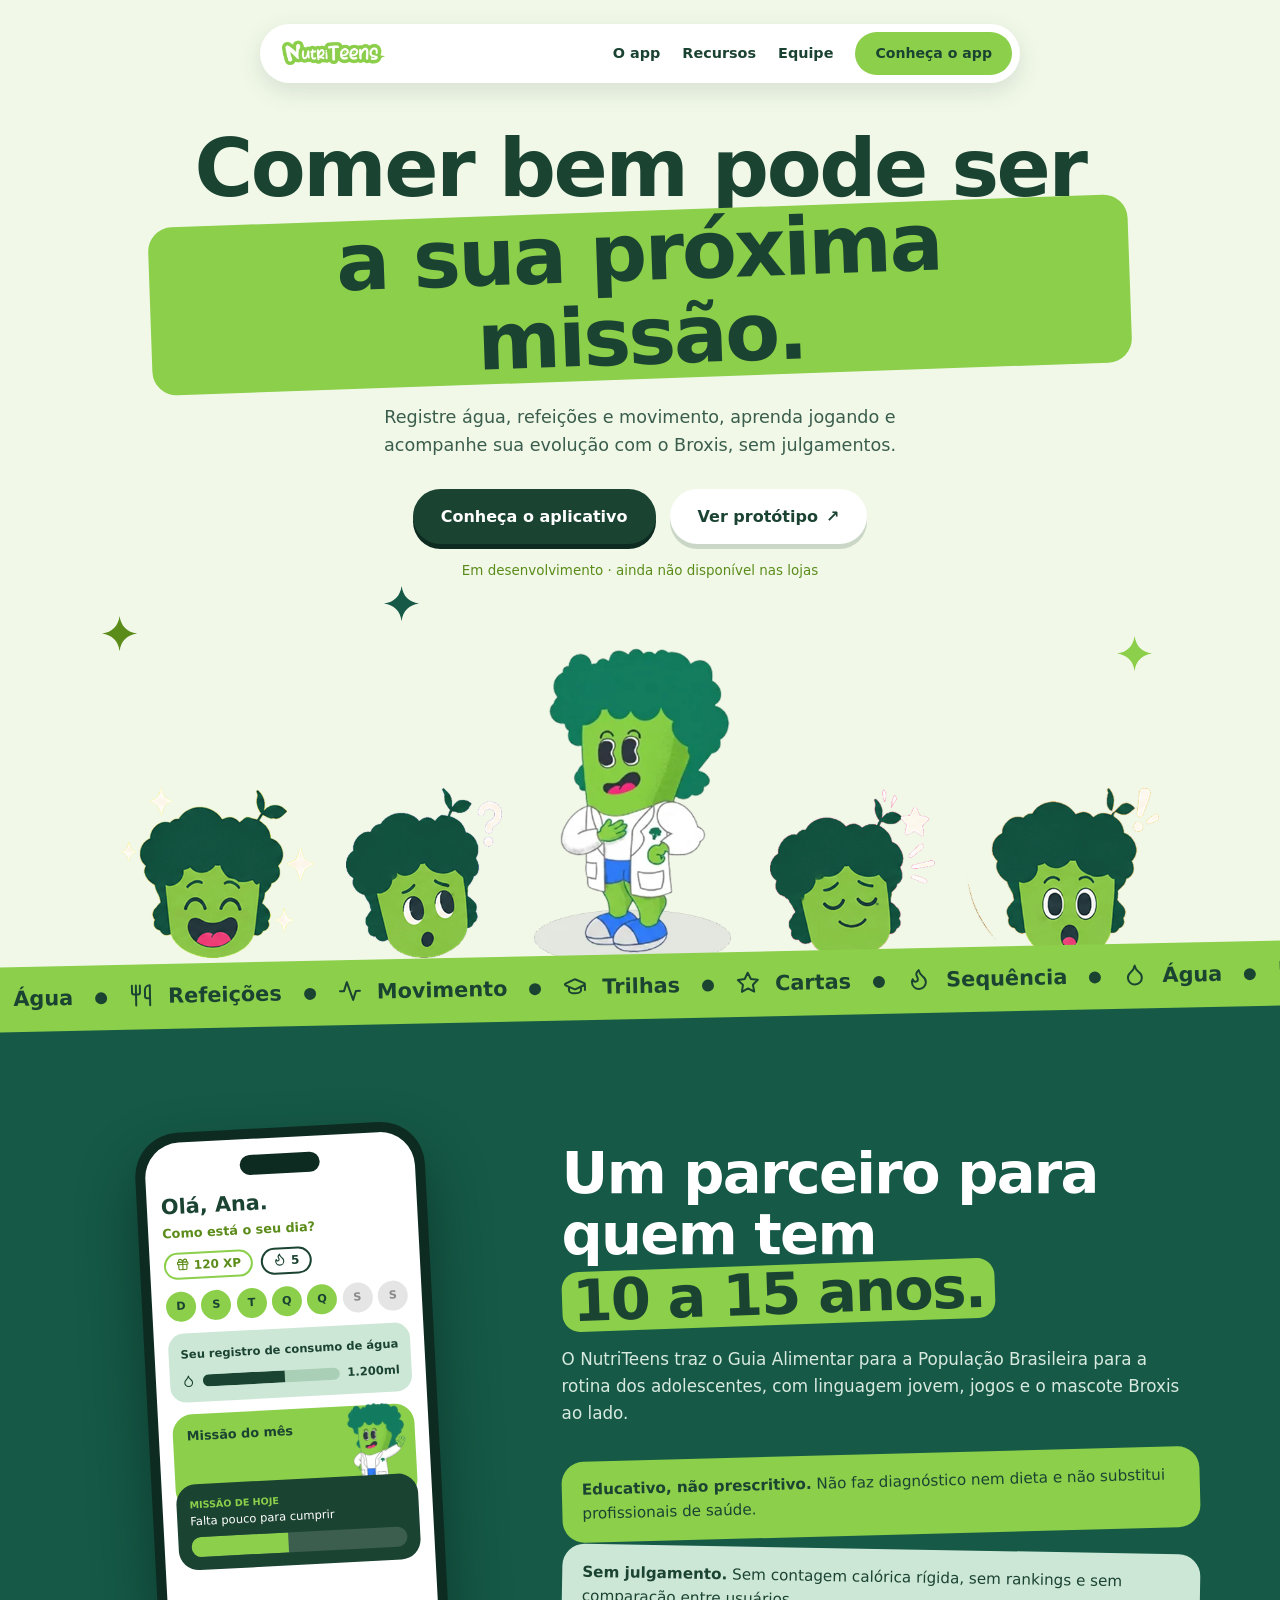
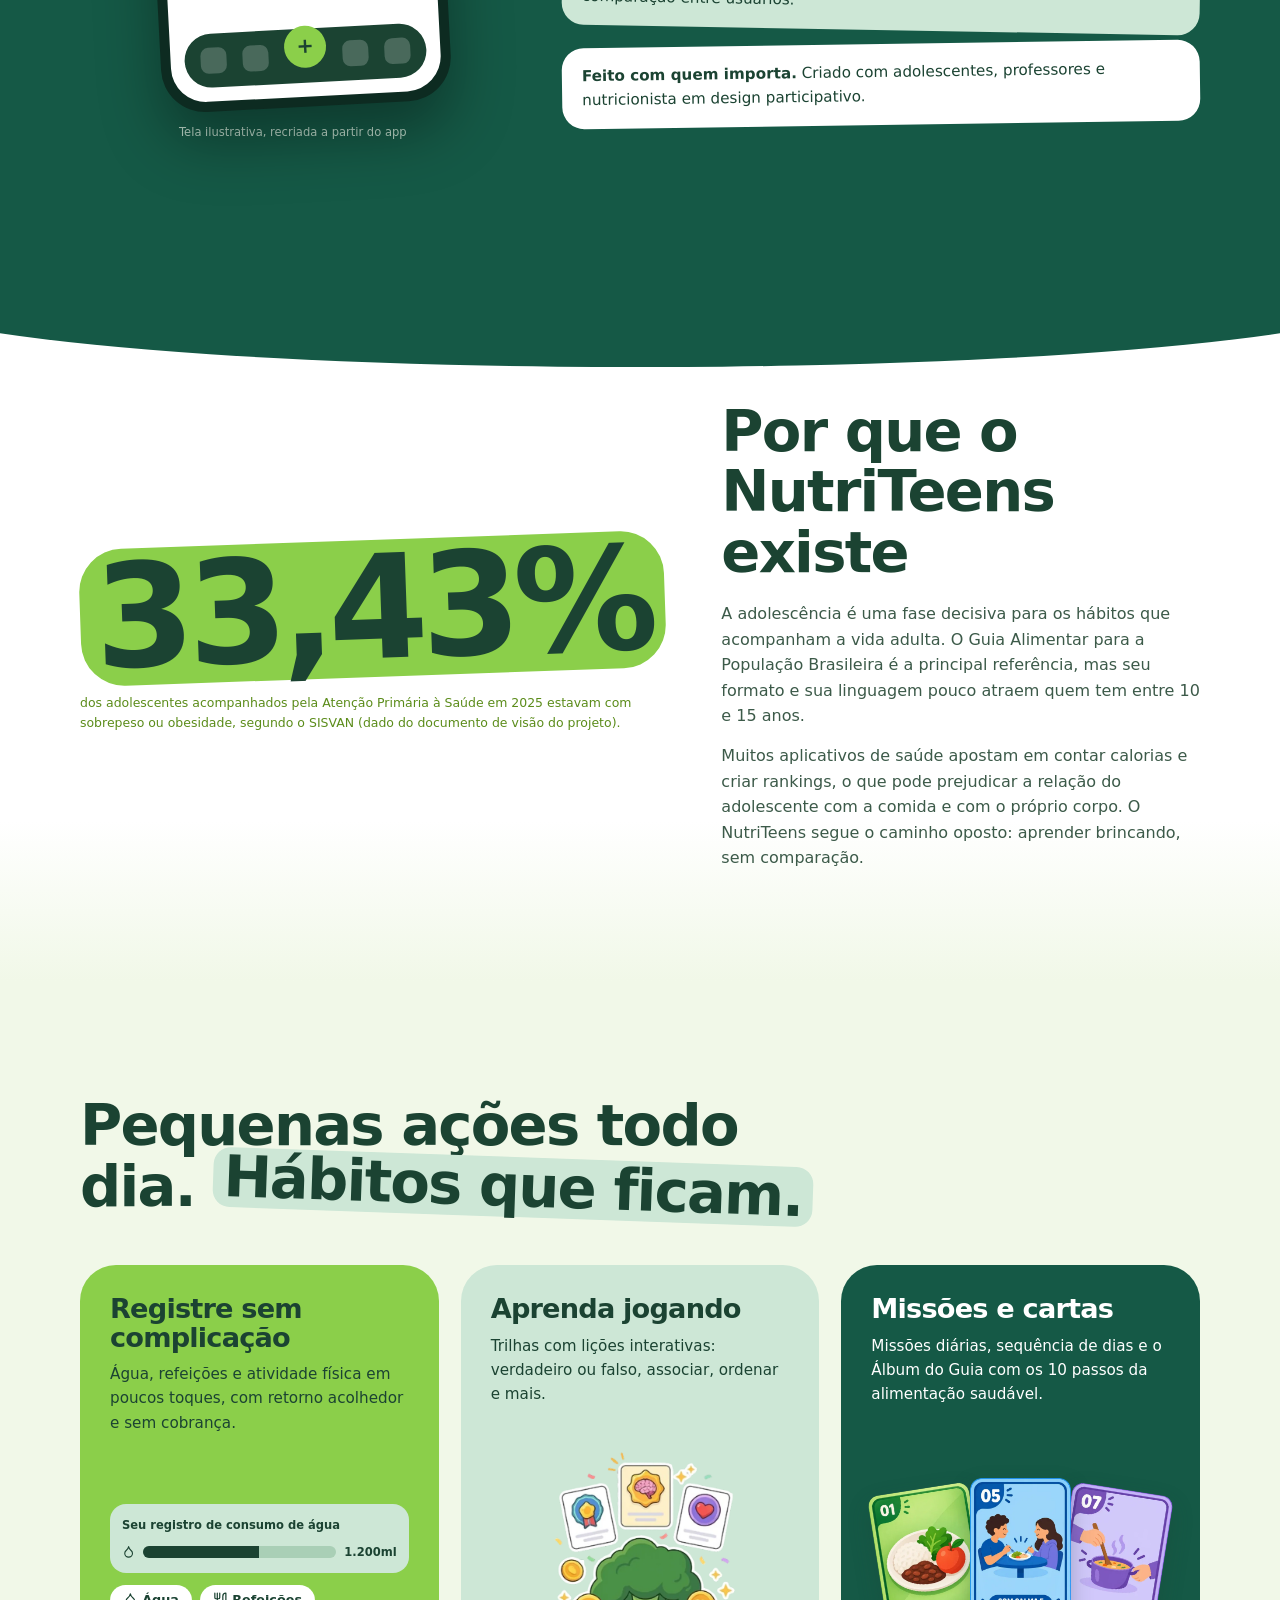
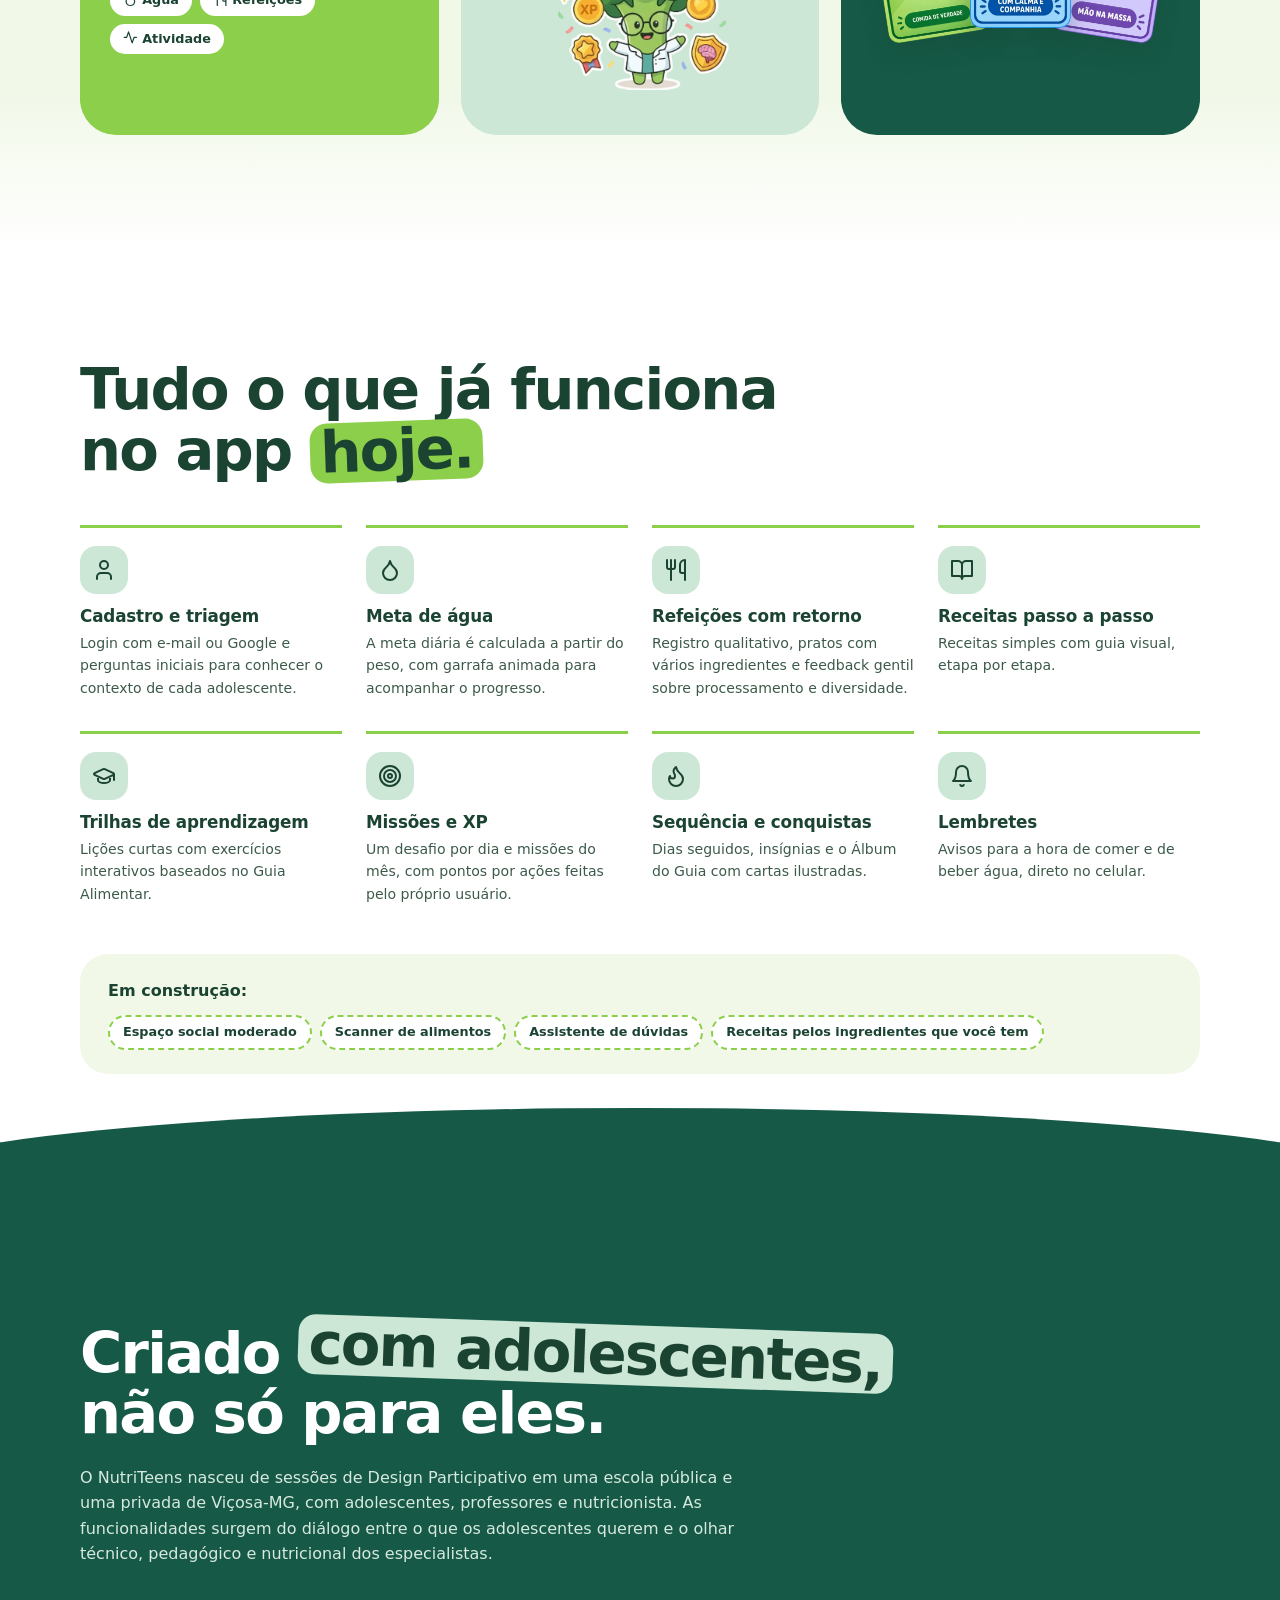
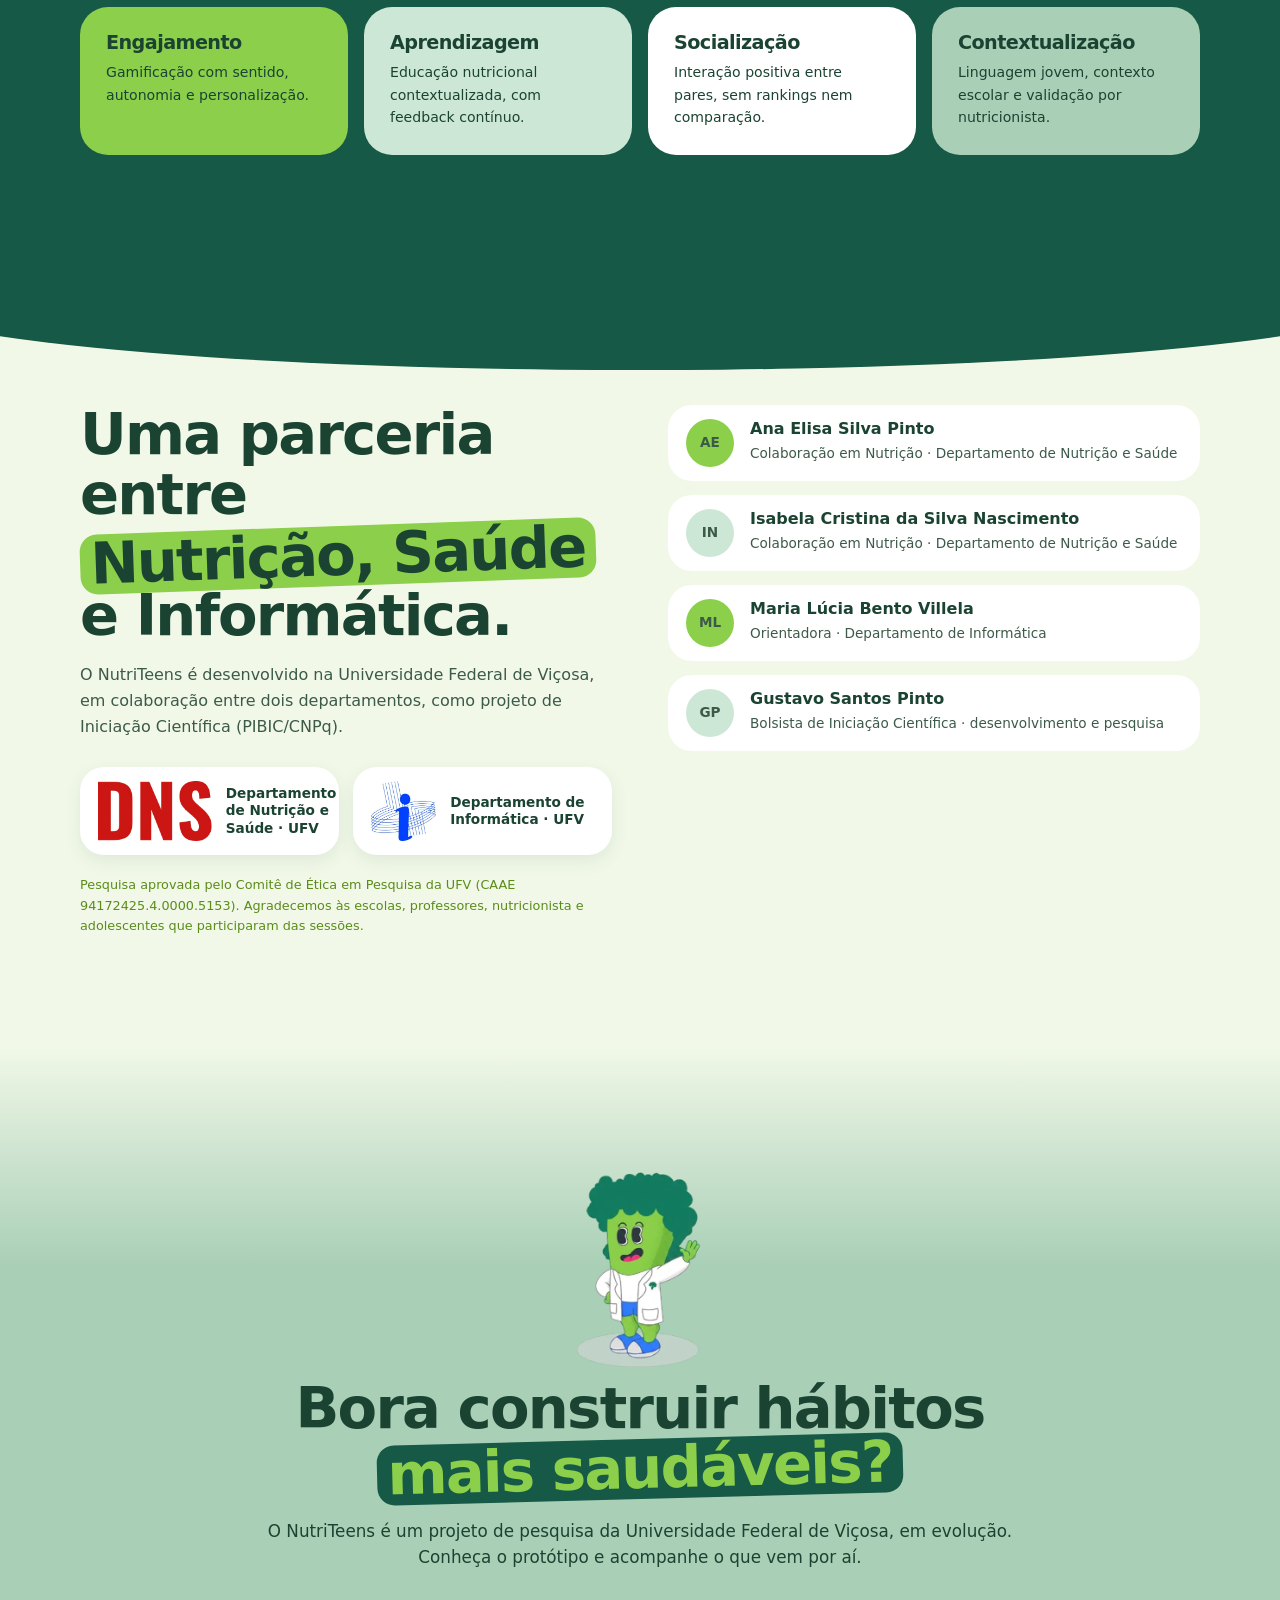
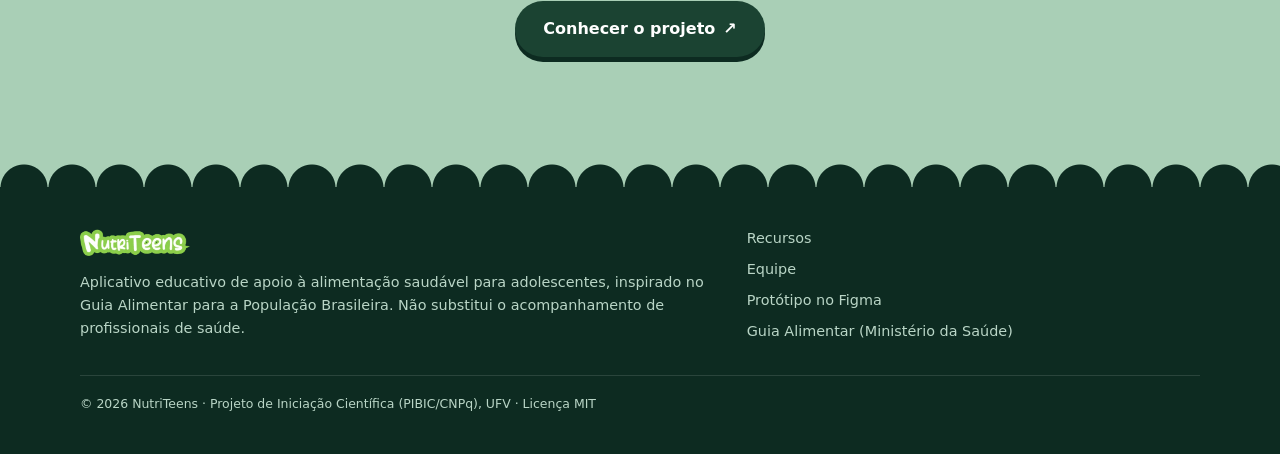
==== index.html @ a5c77133 "Add NutriTeens project landing page Create a responsive Portuguese-language landing page introducing" ====
<!doctype html>
<html lang="pt-BR">

<head>
  <meta charset="utf-8">
  <meta name="viewport" content="width=device-width, initial-scale=1">
  <title>NutriTeens — alimentação saudável para adolescentes</title>
  <meta name="description"
    content="NutriTeens é um aplicativo educativo que ajuda adolescentes de 10 a 15 anos a construir hábitos alimentares mais saudáveis, com base no Guia Alimentar para a População Brasileira.">
  <meta name="theme-color" content="#F1F8E8">
  <meta property="og:title" content="NutriTeens">
  <meta property="og:description" content="Hábitos saudáveis, no ritmo dos adolescentes.">
  <meta property="og:image" content="assets/broxis-apresentando.webp">
  <link rel="icon" href="assets/favicon.png">
  <link rel="stylesheet" href="css/style.css">
</head>

<body>
  <svg width="0" height="0" style="position:absolute" aria-hidden="true">
    <defs>
      <symbol id="drop" viewBox="0 0 24 24">
        <path
          d="M12 22a7 7 0 0 0 7-7c0-2-1-3.9-3-5.5s-3.5-4-4-6.5c-.5 2.5-2 4.9-4 6.5C6 11.1 5 13 5 15a7 7 0 0 0 7 7z" />
      </symbol>
      <symbol id="flame" viewBox="0 0 24 24">
        <path
          d="M8.5 14.5A2.5 2.5 0 0 0 11 12c0-1.38-.5-2-1-3-1.07-2.14-.22-4.05 2-6 .5 2.5 2 4.9 4 6.5 2 1.6 3 3.5 3 5.5a7 7 0 1 1-14 0c0-1.15.43-2.29 1-3a2.5 2.5 0 0 0 2.5 2.5z" />
      </symbol>
      <symbol id="gift" viewBox="0 0 24 24">
        <rect x="3" y="8" width="18" height="4" rx="1" />
        <path
          d="M12 8v13M19 12v7a2 2 0 0 1-2 2H7a2 2 0 0 1-2-2v-7M7.5 8a2.5 2.5 0 0 1 0-5C11 3 12 8 12 8s1-5 4.5-5a2.5 2.5 0 0 1 0 5" />
      </symbol>
      <symbol id="food" viewBox="0 0 24 24">
        <path d="M3 2v7a2 2 0 0 0 2 2h4a2 2 0 0 0 2-2V2M7 2v20M21 15V2a5 5 0 0 0-5 5v6a2 2 0 0 0 2 2h3zm0 0v7" />
      </symbol>
      <symbol id="act" viewBox="0 0 24 24">
        <path d="M22 12h-4l-3 9L9 3l-3 9H2" />
      </symbol>
      <symbol id="cap" viewBox="0 0 24 24">
        <path
          d="M21.4 10.9a1 1 0 0 0 0-1.84L12.8 5.2a2 2 0 0 0-1.6 0L2.6 9.1a1 1 0 0 0 0 1.83l8.6 3.9a2 2 0 0 0 1.6 0zM22 10v6M6 12.5V16a6 3 0 0 0 12 0v-3.5" />
      </symbol>
      <symbol id="star" viewBox="0 0 24 24">
        <path d="m12 2 3.1 6.3 6.9 1-5 4.9 1.2 6.9L12 17.8 5.8 21l1.2-6.9-5-4.9 6.9-1z" />
      </symbol>
      <symbol id="bell" viewBox="0 0 24 24">
        <path d="M6 8a6 6 0 0 1 12 0c0 7 3 9 3 9H3s3-2 3-9M10.3 21a1.94 1.94 0 0 0 3.4 0" />
      </symbol>
      <symbol id="target" viewBox="0 0 24 24">
        <circle cx="12" cy="12" r="10" />
        <circle cx="12" cy="12" r="6" />
        <circle cx="12" cy="12" r="2" />
      </symbol>
      <symbol id="book" viewBox="0 0 24 24">
        <path d="M2 3h6a4 4 0 0 1 4 4v14a3 3 0 0 0-3-3H2zM22 3h-6a4 4 0 0 0-4 4v14a3 3 0 0 1 3-3h7z" />
      </symbol>
      <symbol id="user" viewBox="0 0 24 24">
        <path d="M19 21v-2a4 4 0 0 0-4-4H9a4 4 0 0 0-4 4v2" />
        <circle cx="12" cy="7" r="4" />
      </symbol>
      <symbol id="spk" viewBox="0 0 24 24">
        <path d="M12 0c1 7 5 11 12 12-7 1-11 5-12 12-1-7-5-11-12-12 7-1 11-5 12-12z" />
      </symbol>
    </defs>
  </svg>
  <a class="skip" href="#conteudo">Ir para o conteúdo</a>
  <header>
    <div class="pillnav">
      <a href="#topo" aria-label="NutriTeens, início"><img src="assets/logo.webp" alt="NutriTeens" width="106"
          height="30"></a>
      <nav aria-label="Principal"><a href="#app">O app</a><a href="#recursos">Recursos</a><a href="#equipe">Equipe</a><a
          class="btn" href="#destaques">Conheça o app</a></nav>
    </div>
  </header>

  <main id="conteudo">
    <section class="hero" id="topo">
      <div class="wrap">
        <h1>Comer bem pode ser <mark>a sua próxima missão.</mark></h1>
        <p class="sub">Registre água, refeições e movimento, aprenda jogando e acompanhe sua evolução com o Broxis, sem
          julgamentos.</p>
        <div class="cta">
          <a class="btn btn-d" href="#destaques">Conheça o aplicativo</a>
          <a class="btn btn-w"
            href="https://www.figma.com/design/Ckl9eni0Mxqnb0QPM0pmhx/IIRE_2026?node-id=0-1&t=lJZu1jk4vyoPmUJK-1"
            target="_blank" rel="noopener">Ver protótipo <span aria-hidden="true">↗</span></a>
        </div>
        <p class="note">Em desenvolvimento · ainda não disponível nas lojas</p>
      </div>
      <div class="crew" aria-hidden="true">
        <svg class="sp" style="--c:var(--or);left:8%;top:-10px" viewBox="0 0 24 24" aria-hidden="true">
          <use href="#spk" />
        </svg><svg class="sp" style="--c:var(--g);right:10%;top:10px;animation-delay:.8s" viewBox="0 0 24 24"
          aria-hidden="true">
          <use href="#spk" />
        </svg><svg class="sp" style="--c:var(--amb);left:30%;top:-40px;animation-delay:1.4s" viewBox="0 0 24 24"
          aria-hidden="true">
          <use href="#spk" />
        </svg>
        <img class="rx" src="assets/rx-supercontente.webp" alt="" width="170" height="165">
        <img class="rx" src="assets/rx-curioso.webp" alt="" width="170" height="165" style="--d:.6s">
        <img src="assets/broxis-apresentando.webp" alt="" width="200" height="332">
        <img class="rx" src="assets/rx-orgulhoso.webp" alt="" width="170" height="165" style="--d:1.1s">
        <img class="rx hide-s" src="assets/rx-surpreso.webp" alt="" width="170" height="165" style="--d:1.7s">
      </div>
    </section>
    <div class="tick" aria-hidden="true">
      <div><svg class="i" aria-hidden="true">
          <use href="#drop" />
        </svg> Água<i></i><svg class="i" aria-hidden="true">
          <use href="#food" />
        </svg> Refeições<i></i><svg class="i" aria-hidden="true">
          <use href="#act" />
        </svg> Movimento<i></i><svg class="i" aria-hidden="true">
          <use href="#cap" />
        </svg> Trilhas<i></i><svg class="i" aria-hidden="true">
          <use href="#star" />
        </svg> Cartas<i></i><svg class="i" aria-hidden="true">
          <use href="#flame" />
        </svg> Sequência<i></i><svg class="i" aria-hidden="true">
          <use href="#drop" />
        </svg> Água<i></i><svg class="i" aria-hidden="true">
          <use href="#food" />
        </svg> Refeições<i></i><svg class="i" aria-hidden="true">
          <use href="#act" />
        </svg> Movimento<i></i><svg class="i" aria-hidden="true">
          <use href="#cap" />
        </svg> Trilhas<i></i><svg class="i" aria-hidden="true">
          <use href="#star" />
        </svg> Cartas<i></i><svg class="i" aria-hidden="true">
          <use href="#flame" />
        </svg> Sequência<i></i></div>
    </div>

    <section class="app" id="app">
      <div class="wrap">
        <div class="rv">
          <div class="phone" role="img"
            aria-label="Ilustração da tela inicial do NutriTeens com saudação, sequência de dias, registro de água e missão do dia">
            <div class="screen">
              <div class="notch"></div>
              <div class="hi">Olá, Ana.</div>
              <div class="q">Como está o seu dia?</div>
              <div class="pills"><span class="pill"><svg class="i" aria-hidden="true">
                    <use href="#gift" />
                  </svg> 120 XP</span><span class="pill f"><svg class="i" aria-hidden="true">
                    <use href="#flame" />
                  </svg> 5</span></div>
              <div class="week"><span class="ok">D</span><span class="ok">S</span><span class="ok">T</span><span
                  class="ok">Q</span><span class="ok">Q</span><span>S</span><span>S</span></div>
              <div class="water"><b>Seu registro de consumo de água</b>
                <div class="track"><svg class="i" aria-hidden="true">
                    <use href="#drop" />
                  </svg><i></i>1.200ml</div>
              </div>
              <div class="mis">
                <div class="ban">Missão do mês</div><img src="assets/broxis-aceno.webp" alt="" width="64" height="100">
                <div class="card"><small>MISSÃO DE HOJE</small>Falta pouco para cumprir<div class="bar2"><i></i></div>
                </div>
              </div>
              <div class="tabs"><span></span><span></span><b class="fab">+</b><span></span><span></span></div>
            </div>
          </div>
          <p class="cap">Tela ilustrativa, recriada a partir do app</p>
        </div>
        <div class="rv">
          <h2>Um parceiro para quem tem <mark>10 a 15 anos.</mark></h2>
          <p class="lead">O NutriTeens traz o Guia Alimentar para a População Brasileira para a rotina dos adolescentes,
            com linguagem jovem, jogos e o mascote Broxis ao lado.</p>
          <ul class="stk">
            <li class="sx"><b>Educativo, não prescritivo.</b> Não faz diagnóstico nem dieta e não substitui
              profissionais de saúde.</li>
            <li class="sx"><b>Sem julgamento.</b> Sem contagem calórica rígida, sem rankings e sem comparação entre
              usuários.</li>
            <li class="sx"><b>Feito com quem importa.</b> Criado com adolescentes, professores e nutricionista em design
              participativo.</li>
          </ul>
        </div>
      </div>
    </section>

    <section class="why" id="porque">
      <div class="wrap">
        <div class="rv">
          <div class="big"><mark>33,43%</mark></div>
          <p class="src">dos adolescentes acompanhados pela Atenção Primária à Saúde em 2025 estavam com sobrepeso ou
            obesidade, segundo o SISVAN (dado do documento de visão do projeto).</p>
        </div>
        <div class="rv">
          <h2>Por que o NutriTeens existe</h2>
          <p>A adolescência é uma fase decisiva para os hábitos que acompanham a vida adulta. O Guia Alimentar para a
            População Brasileira é a principal referência, mas seu formato e sua linguagem pouco atraem quem tem entre
            10 e 15 anos.</p>
          <p>Muitos aplicativos de saúde apostam em contar calorias e criar rankings, o que pode prejudicar a relação do
            adolescente com a comida e com o próprio corpo. O NutriTeens segue o caminho oposto: aprender brincando, sem
            comparação.</p>
        </div>
      </div>
    </section>

    <section class="feat" id="destaques">
      <div class="wrap">
        <h2 class="rv">Pequenas ações todo dia. <mark class="b">Hábitos que ficam.</mark></h2>
        <div class="blks">
          <article class="blk rv">
            <h3>Registre sem complicação</h3>
            <p>Água, refeições e atividade física em poucos toques, com retorno acolhedor e sem cobrança.</p>
            <div class="vis">
              <div style="width:100%">
                <div class="water"><b>Seu registro de consumo de água</b>
                  <div class="track"><svg class="i" aria-hidden="true">
                      <use href="#drop" />
                    </svg><i></i>1.200ml</div>
                </div>
                <ul class="chips">
                  <li><svg class="i" aria-hidden="true">
                      <use href="#drop" />
                    </svg> Água</li>
                  <li><svg class="i" aria-hidden="true">
                      <use href="#food" />
                    </svg> Refeições</li>
                  <li><svg class="i" aria-hidden="true">
                      <use href="#act" />
                    </svg> Atividade</li>
                </ul>
              </div>
            </div>
          </article>
          <article class="blk rv">
            <h3>Aprenda jogando</h3>
            <p>Trilhas com lições interativas: verdadeiro ou falso, associar, ordenar e mais.</p>
            <div class="vis"><img src="assets/aprenda.webp"
                alt="Broxis em uma trilha de aprendizagem com estrelas e medalhas" width="420" height="518"
                loading="lazy" style="max-height:250px;width:auto"></div>
          </article>
          <article class="blk rv">
            <h3>Missões e cartas</h3>
            <p>Missões diárias, sequência de dias e o Álbum do Guia com os 10 passos da alimentação saudável.</p>
            <div class="vis">
              <div class="cards"><img src="assets/carta-01.webp" alt="Carta 01: Comida de verdade" width="360"
                  height="530" loading="lazy"><img src="assets/carta-05.webp" alt="Carta 05: Com calma e companhia"
                  width="360" height="530" loading="lazy"><img src="assets/carta-07.webp" alt="Carta 07: Mão na massa"
                  width="360" height="530" loading="lazy"></div>
            </div>
          </article>
        </div>
      </div>
    </section>

    <section class="rec" id="recursos">
      <div class="wrap">
        <h2 class="rv">Tudo o que já funciona no app <mark>hoje.</mark></h2>
        <div class="grid">
          <div class="it sx">
            <div class="ic"><svg class="i" aria-hidden="true">
                <use href="#user" />
              </svg></div>
            <h3>Cadastro e triagem</h3>
            <p>Login com e-mail ou Google e perguntas iniciais para conhecer o contexto de cada adolescente.</p>
          </div>
          <div class="it sx">
            <div class="ic"><svg class="i" aria-hidden="true">
                <use href="#drop" />
              </svg></div>
            <h3>Meta de água</h3>
            <p>A meta diária é calculada a partir do peso, com garrafa animada para acompanhar o progresso.</p>
          </div>
          <div class="it sx">
            <div class="ic"><svg class="i" aria-hidden="true">
                <use href="#food" />
              </svg></div>
            <h3>Refeições com retorno</h3>
            <p>Registro qualitativo, pratos com vários ingredientes e feedback gentil sobre processamento e diversidade.
            </p>
          </div>
          <div class="it sx">
            <div class="ic"><svg class="i" aria-hidden="true">
                <use href="#book" />
              </svg></div>
            <h3>Receitas passo a passo</h3>
            <p>Receitas simples com guia visual, etapa por etapa.</p>
          </div>
          <div class="it sx">
            <div class="ic"><svg class="i" aria-hidden="true">
                <use href="#cap" />
              </svg></div>
            <h3>Trilhas de aprendizagem</h3>
            <p>Lições curtas com exercícios interativos baseados no Guia Alimentar.</p>
          </div>
          <div class="it sx">
            <div class="ic"><svg class="i" aria-hidden="true">
                <use href="#target" />
              </svg></div>
            <h3>Missões e XP</h3>
            <p>Um desafio por dia e missões do mês, com pontos por ações feitas pelo próprio usuário.</p>
          </div>
          <div class="it sx">
            <div class="ic"><svg class="i" aria-hidden="true">
                <use href="#flame" />
              </svg></div>
            <h3>Sequência e conquistas</h3>
            <p>Dias seguidos, insígnias e o Álbum do Guia com cartas ilustradas.</p>
          </div>
          <div class="it sx">
            <div class="ic"><svg class="i" aria-hidden="true">
                <use href="#bell" />
              </svg></div>
            <h3>Lembretes</h3>
            <p>Avisos para a hora de comer e de beber água, direto no celular.</p>
          </div>
        </div>
        <div class="soon rv"><b>Em construção:</b>
          <ul class="chips">
            <li>Espaço social moderado</li>
            <li>Scanner de alimentos</li>
            <li>Assistente de dúvidas</li>
            <li>Receitas pelos ingredientes que você tem</li>
          </ul>
        </div>
      </div>
    </section>

    <section class="how" id="projeto-pesquisa">
      <div class="wrap">
        <h2 class="rv">Criado <mark class="b">com adolescentes,</mark> não só para eles.</h2>
        <p class="lead rv">O NutriTeens nasceu de sessões de Design Participativo em uma escola pública e uma privada de
          Viçosa-MG, com adolescentes, professores e nutricionista. As funcionalidades surgem do diálogo entre o que os
          adolescentes querem e o olhar técnico, pedagógico e nutricional dos especialistas.</p>
        <div class="dim">
          <div class="sx">
            <h3>Engajamento</h3>
            <p>Gamificação com sentido, autonomia e personalização.</p>
          </div>
          <div class="sx">
            <h3>Aprendizagem</h3>
            <p>Educação nutricional contextualizada, com feedback contínuo.</p>
          </div>
          <div class="sx">
            <h3>Socialização</h3>
            <p>Interação positiva entre pares, sem rankings nem comparação.</p>
          </div>
          <div class="sx">
            <h3>Contextualização</h3>
            <p>Linguagem jovem, contexto escolar e validação por nutricionista.</p>
          </div>
        </div>
      </div>
    </section>

    <section class="team" id="equipe">
      <div class="wrap">
        <div class="rv">
          <h2>Uma parceria entre <mark>Nutrição, Saúde</mark> e Informática.</h2>
          <p class="t">O NutriTeens é desenvolvido na Universidade Federal de Viçosa, em colaboração entre dois
            departamentos, como projeto de Iniciação Científica (PIBIC/CNPq).</p>
          <div class="inst">
            <figure><img src="assets/dns.webp" alt="Logo do Departamento de Nutrição e Saúde" width="104" height="60"
                loading="lazy">
              <figcaption>Departamento de Nutrição e Saúde · UFV</figcaption>
            </figure>
            <figure><img src="assets/dpi.webp" alt="Logo do Departamento de Informática" width="65" height="60"
                loading="lazy">
              <figcaption>Departamento de Informática · UFV</figcaption>
            </figure>
          </div>
          <p class="small">Pesquisa aprovada pelo Comitê de Ética em Pesquisa da UFV (CAAE 94172425.4.0000.5153).
            Agradecemos às escolas, professores, nutricionista e adolescentes que participaram das sessões.</p>
        </div>
        <ul class="ppl" aria-label="Equipe">
          <li class="sx"><span class="av" aria-hidden="true">AE</span>
            <div><b>Ana Elisa Silva Pinto</b><span>Colaboração em Nutrição · Departamento de Nutrição e Saúde</span>
            </div>
          </li>
          <li class="sx"><span class="av" aria-hidden="true">IN</span>
            <div><b>Isabela Cristina da Silva Nascimento</b><span>Colaboração em Nutrição · Departamento de Nutrição e
                Saúde</span></div>
          </li>
          <li class="sx"><span class="av" aria-hidden="true">ML</span>
            <div><b>Maria Lúcia Bento Villela</b><span>Orientadora · Departamento de Informática</span></div>
          </li>
          <li class="sx"><span class="av" aria-hidden="true">GP</span>
            <div><b>Gustavo Santos Pinto</b><span>Bolsista de Iniciação Científica · desenvolvimento e pesquisa</span>
            </div>
          </li>
        </ul>
      </div>
    </section>

    <section class="end" id="projeto">
      <div class="wrap rv">
        <img src="assets/broxis-aceno.webp" alt="Broxis acenando" width="126" height="200" loading="lazy">
        <h2>Bora construir hábitos <mark class="a">mais saudáveis?</mark></h2>
        <p>O NutriTeens é um projeto de pesquisa da Universidade Federal de Viçosa, em evolução. Conheça o protótipo e
          acompanhe o que vem por aí.</p>
        <div class="cta"><a class="btn btn-d"
            href="https://www.figma.com/design/Ckl9eni0Mxqnb0QPM0pmhx/IIRE_2026?node-id=0-1&t=lJZu1jk4vyoPmUJK-1"
            target="_blank" rel="noopener">Conhecer o projeto <span aria-hidden="true">↗</span></a></div>
      </div>
    </section>
  </main>

  <footer>
    <div class="wrap">
      <div><img src="assets/logo.webp" alt="NutriTeens" width="113" height="32">
        <p>Aplicativo educativo de apoio à alimentação saudável para adolescentes, inspirado no Guia Alimentar para a
          População Brasileira. Não substitui o acompanhamento de profissionais de saúde.</p>
      </div>
      <ul aria-label="Links institucionais">
        <li><a href="#recursos">Recursos</a></li>
        <li><a href="#equipe">Equipe</a></li>
        <li><a href="https://www.figma.com/design/Ckl9eni0Mxqnb0QPM0pmhx/IIRE_2026?node-id=0-1&t=lJZu1jk4vyoPmUJK-1"
            target="_blank" rel="noopener">Protótipo no Figma</a></li>
        <li><a href="https://bvsms.saude.gov.br/bvs/publicacoes/guia_alimentar_populacao_brasileira_2ed.pdf"
            target="_blank" rel="noopener">Guia Alimentar (Ministério da Saúde)</a></li>
      </ul>
      <small>© 2026 NutriTeens · Projeto de Iniciação Científica (PIBIC/CNPq), UFV · Licença MIT</small>
    </div>
  </footer>
  <script>
    const io = new IntersectionObserver(e => e.forEach(x => {if (x.isIntersecting) {x.target.classList.add('in'); io.unobserve(x.target)} }), {threshold: .15, rootMargin: '0px 0px -6% 0px'});
    const cnt = new Map();
    document.querySelectorAll('.rv,.sx').forEach(el => {if (el.classList.contains('sx')) {const n = cnt.get(el.parentElement) || 0; cnt.set(el.parentElement, n + 1); el.style.setProperty('--d', (n % 4) * .14 + 's')} io.observe(el)});
  </script>
</body>

</html>
---- css/style.css ----
@font-face {
      font-family: Sora;
      font-weight: 400;
      font-display: swap;
      src: url(assets/Sora-Regular.ttf)
  }

  @font-face {
      font-family: Sora;
      font-weight: 600;
      font-display: swap;
      src: url(assets/Sora-SemiBold.ttf)
  }

  @font-face {
      font-family: Sora;
      font-weight: 800;
      font-display: swap;
      src: url(assets/Sora-ExtraBold.ttf)
  }

  :root {
      --g: #8BCF4A;
      --gs: #5B8C1A;
      --gd: #1B4332;
      --bg: #155946;
      --mint: #CDE7D6;
      --sky: #CDE7D6;
      --amb: #155946;
      --or: #5B8C1A;
      --cream: #F1F8E8;
      --ink: #111827
  }

  * {
      box-sizing: border-box;
      margin: 0
  }

  html {
      overflow-x: clip;
      scroll-behavior: smooth;
      scroll-padding-top: 90px
  }

  body {
      font-family: Sora, system-ui, sans-serif;
      color: var(--gd);
      line-height: 1.6;
      background: var(--cream);
      -webkit-font-smoothing: antialiased;
      overflow-x: hidden
  }

  img {
      max-width: 100%;
      display: block
  }

  a {
      color: inherit
  }

  :focus-visible {
      outline: 3px solid var(--gd);
      outline-offset: 3px;
      border-radius: 10px
  }

  .wrap {
      width: min(1120px, 100% - 40px);
      margin-inline: auto
  }

  .skip {
      position: absolute;
      left: -999px;
      top: 8px;
      background: #fff;
      padding: 8px 14px;
      border-radius: 8px;
      z-index: 99
  }

  .skip:focus {
      left: 8px
  }

  h1,
  h2,
  h3 {
      line-height: 1.05;
      font-weight: 800;
      letter-spacing: -.03em
  }

  h2 {
      font-size: clamp(2rem, 5.5vw, 3.6rem)
  }

  mark {
      display: inline-block;
      color: var(--gd);
      background: var(--g);
      padding: 0 .18em;
      border-radius: .3em;
      transform: rotate(-2deg)
  }

  mark.b {
      background: var(--sky);
      transform: rotate(2deg)
  }

  mark.a {
      background: var(--bg);
      color: var(--g);
      transform: rotate(-1.5deg)
  }

  .btn {
      display: inline-flex;
      align-items: center;
      gap: 8px;
      padding: 15px 28px;
      border-radius: 999px;
      font-weight: 600;
      text-decoration: none;
      min-height: 52px;
      transition: transform .2s, box-shadow .2s
  }

  .btn-d {
      background: var(--gd);
      color: #fff;
      box-shadow: 0 5px 0 #0d2b21
  }

  .btn-d:hover {
      transform: translateY(2px);
      box-shadow: 0 3px 0 #0d2b21
  }

  .btn-w {
      background: #fff;
      color: var(--gd);
      box-shadow: 0 5px 0 rgba(27, 67, 50, .18)
  }

  .btn-w:hover {
      transform: translateY(2px)
  }

  header {
      position: sticky;
      top: 12px;
      z-index: 20;
      padding-top: 12px
  }

  .pillnav {
      display: flex;
      align-items: center;
      justify-content: space-between;
      background: #fff;
      border-radius: 999px;
      padding: 8px 8px 8px 22px;
      box-shadow: 0 8px 24px rgba(27, 67, 50, .12);
      max-width: 760px;
      margin-inline: auto;
      width: calc(100% - 24px)
  }

  .pillnav img {
      height: 30px;
      width: auto
  }

  nav {
      display: flex;
      gap: 22px;
      align-items: center
  }

  nav a {
      text-decoration: none;
      font-size: .9rem;
      font-weight: 600
  }

  nav a:hover {
      color: var(--gs)
  }

  nav .btn {
      padding: 10px 20px;
      min-height: 42px;
      font-size: .88rem;
      background: var(--g);
      box-shadow: none;
      color: var(--gd)
  }

  @media(max-width:640px) {
      nav a:not(.btn) {
          display: none
      }
  }

  /* hero */
  .hero {
      text-align: center;
      padding: 56px 0 0;
      position: relative;
      overflow: hidden
  }

  .hero h1 {
      font-size: clamp(2.5rem, 7.6vw, 5rem);
      max-width: 980px;
      margin-inline: auto
  }

  .hero .sub {
      max-width: 560px;
      margin: 24px auto 30px;
      font-size: 1.1rem;
      color: var(--gd);
      opacity: .85
  }

  .cta {
      display: flex;
      flex-wrap: wrap;
      gap: 14px;
      justify-content: center
  }

  .note {
      margin-top: 16px;
      font-size: .84rem;
      color: var(--gs)
  }

  .crew {
      display: flex;
      justify-content: center;
      align-items: flex-end;
      gap: clamp(6px, 2.5vw, 32px);
      margin-top: 44px;
      position: relative
  }

  .crew>img:not(.rx) {
      height: clamp(190px, 32vw, 340px);
      width: auto;
      position: relative;
      z-index: 2
  }

  .rx {
      display: block;
      height: clamp(80px, 15vw, 170px);
      width: auto;
      margin-bottom: 8px;
      animation: bob 4s ease-in-out infinite;
      animation-delay: var(--d, 0s)
  }

  @keyframes bob {
      50% {
          transform: translateY(-12px) rotate(2deg)
      }
  }

  .sp {
      position: absolute;
      animation: tw 3s ease-in-out infinite;
      color: var(--c)
  }

  @keyframes tw {
      50% {
          transform: scale(1.5) rotate(20deg);
          opacity: .6
      }
  }

  .tick i {
      display: inline-block;
      width: 12px;
      height: 12px;
      border-radius: 50%;
      background: var(--gd);
      margin: 0 22px
  }

  .tick .i {
      margin-right: 8px
  }

  .tick {
      background: var(--g);
      overflow: hidden;
      white-space: nowrap;
      padding: 16px 0;
      font-weight: 800;
      font-size: 1.3rem;
      transform: rotate(-1.2deg);
      margin: -12px -2% 0;
      position: relative;
      z-index: 3
  }

  .tick div {
      display: inline-block;
      animation: mq 28s linear infinite
  }

  @keyframes mq {
      to {
          transform: translateX(-50%)
      }
  }

  /* app */
  .app {
      background: var(--bg);
      color: #fff;
      padding: clamp(80px, 10vw, 130px) 0 clamp(110px, 12vw, 150px);
      margin-top: -20px;
      position: relative
  }

  .app .wrap {
      display: grid;
      grid-template-columns: .8fr 1.2fr;
      gap: 56px;
      align-items: center
  }

  .app h2 {
      color: #fff
  }

  .app p.lead {
      margin: 20px 0 28px;
      font-size: 1.05rem;
      color: #D8E9DF
  }

  .stk {
      list-style: none;
      padding: 0;
      display: grid;
      gap: 14px
  }

  .stk li {
      padding: 16px 20px;
      border-radius: 22px;
      color: var(--gd);
      font-size: .95rem;
      transition: transform .25s
  }

  .stk li:nth-child(1) {
      background: var(--g);
      transform: rotate(-1.5deg)
  }

  .stk li:nth-child(2) {
      background: var(--sky);
      transform: rotate(1deg)
  }

  .stk li:nth-child(3) {
      background: #fff;
      transform: rotate(-.8deg)
  }

  .stk li:hover {
      transform: rotate(0) scale(1.02)
  }

  .phone {
      width: 290px;
      margin-inline: auto;
      background: #0d2b21;
      border-radius: 44px;
      padding: 10px;
      box-shadow: 0 30px 60px rgba(0, 0, 0, .35);
      transform: rotate(-3deg)
  }

  .screen {
      background: #fff;
      border-radius: 35px;
      height: 560px;
      overflow: hidden;
      position: relative;
      color: var(--gd);
      padding: 16px 14px 0
  }

  .notch {
      width: 80px;
      height: 20px;
      background: #0d2b21;
      border-radius: 12px;
      margin: 0 auto 12px
  }

  .hi {
      font-weight: 800;
      font-size: 1.3rem
  }

  .q {
      font-weight: 600;
      font-size: .8rem;
      color: var(--gs)
  }

  .pills {
      display: flex;
      gap: 8px;
      margin: 8px 0 12px
  }

  .pill {
      border: 2px solid var(--g);
      border-radius: 999px;
      padding: 2px 10px;
      font-weight: 800;
      font-size: .75rem;
      color: var(--gs)
  }

  .pill.f {
      border-color: var(--gd);
      color: var(--gd)
  }

  .week {
      display: flex;
      justify-content: space-between;
      margin-bottom: 12px
  }

  .week span {
      width: 30px;
      height: 30px;
      border-radius: 50%;
      display: grid;
      place-items: center;
      font-size: .7rem;
      font-weight: 800;
      background: #E5E5E5;
      color: #8B8989
  }

  .week .ok {
      background: var(--g);
      color: var(--gd)
  }

  .water {
      background: var(--mint);
      border-radius: 16px;
      padding: 12px;
      margin-bottom: 12px
  }

  .water b {
      font-size: .72rem;
      display: block;
      margin-bottom: 8px
  }

  .track {
      display: flex;
      align-items: center;
      gap: 8px;
      font-weight: 800;
      font-size: .72rem
  }

  .track i {
      flex: 1;
      height: 12px;
      border-radius: 6px;
      background: #A9CFB6;
      overflow: hidden
  }

  .track i:after {
      content: "";
      display: block;
      width: 60%;
      height: 100%;
      background: var(--gd)
  }

  .mis {
      position: relative;
      margin-top: 6px
  }

  .mis .ban {
      background: var(--g);
      border-radius: 20px;
      height: 96px;
      padding: 12px 14px;
      font-weight: 800;
      font-size: .8rem
  }

  .mis img {
      position: absolute;
      right: 8px;
      top: -4px;
      height: 100px
  }

  .mis .card {
      background: var(--gd);
      color: #fff;
      border-radius: 20px;
      padding: 13px;
      margin-top: -26px;
      position: relative;
      font-size: .72rem
  }

  .card small {
      display: block;
      color: var(--g);
      font-weight: 800
  }

  .bar2 {
      height: 20px;
      border-radius: 10px;
      background: rgba(255, 255, 255, .14);
      margin-top: 6px;
      overflow: hidden
  }

  .bar2 i {
      display: block;
      width: 45%;
      height: 100%;
      background: var(--g)
  }

  .tabs {
      position: absolute;
      left: 14px;
      right: 14px;
      bottom: 14px;
      height: 54px;
      border-radius: 27px;
      background: var(--gd);
      display: flex;
      justify-content: space-evenly;
      align-items: center
  }

  .tabs span {
      width: 26px;
      height: 26px;
      border-radius: 8px;
      background: rgba(255, 255, 255, .2)
  }

  .tabs .fab {
      width: 42px;
      height: 42px;
      border-radius: 50%;
      background: var(--g);
      display: grid;
      place-items: center;
      color: var(--gd);
      font-weight: 800;
      font-size: 1.3rem;
      margin-top: -18px
  }

  .i {
      width: 1.15em;
      height: 1.15em;
      fill: none;
      stroke: currentColor;
      stroke-width: 2;
      stroke-linecap: round;
      stroke-linejoin: round;
      vertical-align: -.2em;
      flex: none
  }

  .sp {
      fill: currentColor;
      stroke: none;
      width: clamp(1.2rem, 3vw, 2.2rem);
      height: auto
  }

  .cap {
      text-align: center;
      font-size: .72rem;
      color: #B9D5C6;
      margin-top: 16px
  }

  /* destaques */
  .feat {
      padding: clamp(70px, 9vw, 120px) 0;
      background: linear-gradient(180deg, var(--cream) calc(100% - 160px), #fff)
  }

  .feat h2 {
      max-width: 760px;
      margin-bottom: 48px
  }

  .blks {
      display: grid;
      grid-template-columns: repeat(3, 1fr);
      gap: 22px
  }

  .blk {
      border-radius: 36px;
      padding: 30px;
      min-height: 470px;
      display: flex;
      flex-direction: column;
      transition: transform .3s
  }

  .blk:nth-child(1) {
      background: var(--g);
      transform: rotate(-1.5deg)
  }

  .blk:nth-child(2) {
      background: var(--sky);
      transform: translateY(22px) rotate(1deg)
  }

  .blk:nth-child(3) {
      background: var(--bg);
      color: #fff;
      transform: rotate(-1deg)
  }

  .blk:hover {
      transform: rotate(0) translateY(-6px)
  }

  .blk h3 {
      font-size: 1.7rem;
      margin-bottom: 10px
  }

  .blk p {
      font-size: .95rem
  }

  .vis {
      flex: 1;
      display: grid;
      place-items: center;
      margin-top: 18px
  }

  .blk .water {
      width: 100%;
      margin: 0
  }

  .chips {
      display: flex;
      flex-wrap: wrap;
      gap: 8px;
      list-style: none;
      padding: 0;
      margin-top: 12px
  }

  .chips li {
      background: #fff;
      padding: 5px 13px;
      border-radius: 999px;
      font-size: .8rem;
      font-weight: 600
  }

  .cards {
      display: flex;
      justify-content: center;
      width: 100%
  }

  .cards img {
      width: 34%;
      height: auto;
      border-radius: 10px;
      box-shadow: 0 10px 22px rgba(27, 67, 50, .28)
  }

  .cards img:nth-child(1) {
      transform: rotate(-9deg) translateX(10px)
  }

  .cards img:nth-child(2) {
      transform: translateY(-12px);
      z-index: 2
  }

  .cards img:nth-child(3) {
      transform: rotate(9deg) translateX(-10px)
  }

  /* fim */
  .end {
      background: linear-gradient(180deg, var(--cream) 0, #A9CFB6 220px, #A9CFB6 100%);
      text-align: center;
      padding: clamp(80px, 10vw, 120px) 0 130px;
      position: relative;
      overflow: hidden
  }

  .end .wrap {
      max-width: 760px
  }

  .end img {
      height: 200px;
      width: auto;
      margin: 0 auto 12px
  }

  .end p {
      margin: 18px 0 30px;
      font-size: 1.05rem
  }

  .end:after {
      content: "";
      position: absolute;
      left: 0;
      right: 0;
      bottom: -1px;
      height: 44px;
      background: radial-gradient(circle at 24px 44px, #0d2b21 0 23px, transparent 24px) 0 0/48px 44px repeat-x
  }

  footer {
      background: #0d2b21;
      color: #B9D5C6;
      padding-block: 40px;
      font-size: .9rem
  }

  footer .wrap {
      display: grid;
      grid-template-columns: 1.4fr 1fr;
      gap: 32px
  }

  footer img {
      height: 32px;
      width: auto;
      margin-bottom: 12px
  }

  footer ul {
      list-style: none;
      padding: 0;
      display: grid;
      gap: 8px
  }

  footer a {
      text-decoration: none
  }

  footer a:hover {
      color: var(--g)
  }

  footer small {
      grid-column: 1/-1;
      border-top: 1px solid rgba(255, 255, 255, .12);
      padding-top: 18px;
      font-size: .78rem
  }

  .rv {
      opacity: 0;
      transform: translateY(24px);
      transition: opacity .7s, transform .7s
  }

  .rv.in {
      opacity: 1;
      transform: none
  }

  @media(max-width:900px) {

      .app .wrap,
      footer .wrap {
          grid-template-columns: 1fr;
          gap: 40px
      }

      .blks {
          grid-template-columns: 1fr
      }

      .blk,
      .blk:nth-child(n) {
          transform: none;
          min-height: 0
      }

      .hide-s {
          display: none
      }

      header {
          padding-top: 22px;
          top: 0
      }

      .hero {
          padding-top: 30px
      }

      .hero h1 {
          font-size: clamp(1.9rem, 8.5vw, 3.4rem);
          line-height: 1.12
      }

      .hero .sub {
          font-size: .95rem;
          margin: 22px auto 26px
      }

      .hero .btn {
          min-height: 50px;
          padding: 12px 26px
      }

      .cta {
          gap: 16px
      }

      .note {
          margin-top: 18px;
          font-size: .76rem
      }

      .crew {
          display: block;
          height: clamp(250px, 72vw, 380px);
          margin-top: 14px;
          overflow: hidden
      }

      .crew>img:not(.rx) {
          display: none
      }

      .rx {
          position: absolute;
          height: auto;
          margin: 0
      }

      .rx[src*=supercontente] {
          width: min(60vw, 250px);
          left: 50%;
          margin-left: calc(min(60vw, 250px)/-2);
          bottom: 3%;
          z-index: 2
      }

      .rx[src*=curioso] {
          width: min(30vw, 125px);
          left: calc(50% - min(60vw, 250px)/2 - min(30vw, 125px)*.6);
          bottom: 10%
      }

      .rx[src*=orgulhoso] {
          width: min(30vw, 125px);
          right: calc(50% - min(60vw, 250px)/2 - min(30vw, 125px)*.6);
          bottom: 10%
      }

      .sp {
          width: 1.4rem;
          z-index: 3
      }

      .sp:nth-of-type(1) {
          left: 10% !important;
          top: 14% !important
      }

      .sp:nth-of-type(2) {
          right: 10% !important;
          top: 18% !important
      }

      .sp:nth-of-type(3) {
          left: 47% !important;
          top: 3% !important
      }
  }

  @media(prefers-reduced-motion:reduce) {
      * {
          animation: none !important;
          transition: none !important;
          scroll-behavior: auto !important
      }

      .rv {
          opacity: 1;
          transform: none
      }
  }

  .why {
      padding: clamp(70px, 9vw, 110px) 0;
      background: linear-gradient(180deg, #fff calc(100% - 160px), var(--cream))
  }

  .why .wrap,
  .team .wrap {
      display: grid;
      grid-template-columns: 1fr 1fr;
      gap: 56px;
      align-items: center
  }

  .big {
      font-size: clamp(4.2rem, 14vw, 9rem);
      font-weight: 800;
      letter-spacing: -.05em;
      line-height: .95
  }

  .big mark {
      padding: 0 .1em
  }

  .why .src {
      font-size: .78rem;
      color: var(--gs);
      margin-top: 16px
  }

  .why h2 {
      margin-bottom: 18px
  }

  .why p,
  .how .lead,
  .it p,
  .ppl span {
      color: #3c5a49
  }

  .why p+p {
      margin-top: 14px
  }

  .rec {
      padding: clamp(70px, 9vw, 110px) 0;
      background: #fff
  }

  .rec h2 {
      max-width: 760px;
      margin-bottom: 44px
  }

  .grid {
      display: grid;
      grid-template-columns: repeat(4, 1fr);
      gap: 32px 24px
  }

  .it {
      border-top: 3px solid var(--g);
      padding-top: 18px
  }

  .ic {
      width: 48px;
      height: 48px;
      border-radius: 16px;
      background: var(--mint);
      display: grid;
      place-items: center;
      margin-bottom: 14px
  }

  .ic .i {
      width: 24px;
      height: 24px
  }

  .it h3 {
      font-size: 1.05rem;
      margin-bottom: 6px;
      letter-spacing: -.01em
  }

  .it p {
      font-size: .88rem
  }

  .soon {
      margin-top: 48px;
      padding: 24px 28px;
      border-radius: 28px;
      background: var(--cream);
      display: flex;
      flex-wrap: wrap;
      gap: 12px;
      align-items: center
  }

  .soon b {
      margin-right: 6px
  }

  .soon .chips {
      margin: 0
  }

  .soon .chips li {
      border: 2px dashed var(--g)
  }

  .how {
      background: var(--bg);
      color: #fff;
      padding: clamp(100px, 11vw, 140px) 0;
      position: relative
  }

  .how h2 {
      max-width: 820px
  }

  .how .lead {
      max-width: 680px;
      margin: 20px 0 40px;
      color: #D8E9DF
  }

  .dim {
      display: grid;
      grid-template-columns: repeat(4, 1fr);
      gap: 16px
  }

  .dim div {
      border-radius: 28px;
      padding: 26px;
      color: var(--gd)
  }

  .dim div:nth-child(1) {
      background: var(--g)
  }

  .dim div:nth-child(2) {
      background: var(--mint)
  }

  .dim div:nth-child(3) {
      background: #fff
  }

  .dim div:nth-child(4) {
      background: #A9CFB6
  }

  .dim h3 {
      font-size: 1.2rem;
      margin-bottom: 8px
  }

  .dim p {
      font-size: .88rem
  }

  .team {
      padding: clamp(70px, 9vw, 110px) 0;
      align-items: start
  }

  .team .wrap {
      align-items: start
  }

  .team p.t {
      margin-top: 16px;
      color: #3c5a49
  }

  .inst {
      display: flex;
      gap: 14px;
      margin: 28px 0 20px;
      flex-wrap: wrap
  }

  .inst figure {
      background: #fff;
      border-radius: 24px;
      padding: 14px 18px;
      display: flex;
      align-items: center;
      gap: 14px;
      flex: 1 1 230px;
      box-shadow: 0 6px 18px rgba(27, 67, 50, .08)
  }

  .inst img {
      height: 60px;
      width: auto
  }

  .inst figcaption {
      font-size: .85rem;
      font-weight: 600;
      line-height: 1.3
  }

  .small {
      font-size: .8rem;
      color: var(--gs)
  }

  .ppl {
      list-style: none;
      padding: 0;
      display: grid;
      gap: 14px
  }

  .ppl li {
      display: flex;
      gap: 16px;
      align-items: center;
      background: #fff;
      border-radius: 24px;
      padding: 14px 18px
  }

  .av {
      flex: none;
      width: 48px;
      height: 48px;
      border-radius: 50%;
      background: var(--g);
      display: grid;
      place-items: center;
      font-weight: 800
  }

  .ppl li:nth-child(even) .av {
      background: var(--mint)
  }

  .ppl b {
      display: block;
      line-height: 1.3
  }

  .ppl span {
      font-size: .85rem
  }

  @media(max-width:900px) {

      .why .wrap,
      .team .wrap {
          grid-template-columns: 1fr;
          gap: 36px
      }

      .grid,
      .dim {
          grid-template-columns: 1fr 1fr
      }
  }

  @media(max-width:560px) {

      .grid,
      .dim {
          grid-template-columns: 1fr
      }
  }

  .sx {
      opacity: 0;
      translate: 0 44px;
      transition: opacity .6s var(--d, 0s), translate .8s cubic-bezier(.2, .8, .2, 1) var(--d, 0s), transform .25s
  }

  .sx.in {
      opacity: 1;
      translate: none
  }

  .stk li.sx {
      translate: 60px 0
  }

  .stk li.sx.in {
      translate: none
  }

  @media(prefers-reduced-motion:reduce) {
      .sx {
          opacity: 1;
          translate: none
      }
  }

  .app:after,
  .how:before,
  .how:after {
      --h: clamp(40px, 6vw, 80px);
      content: "";
      position: absolute;
      left: -10%;
      right: -10%;
      height: var(--h);
      background: var(--bg);
      pointer-events: none
  }

  .app:after,
  .how:after {
      bottom: calc(var(--h)*-1 + 1px);
      border-radius: 0 0 50% 50%/0 0 100% 100%
  }

  .how:before {
      top: calc(var(--h)*-1 + 1px);
      border-radius: 50% 50% 0 0/100% 100% 0 0
  }
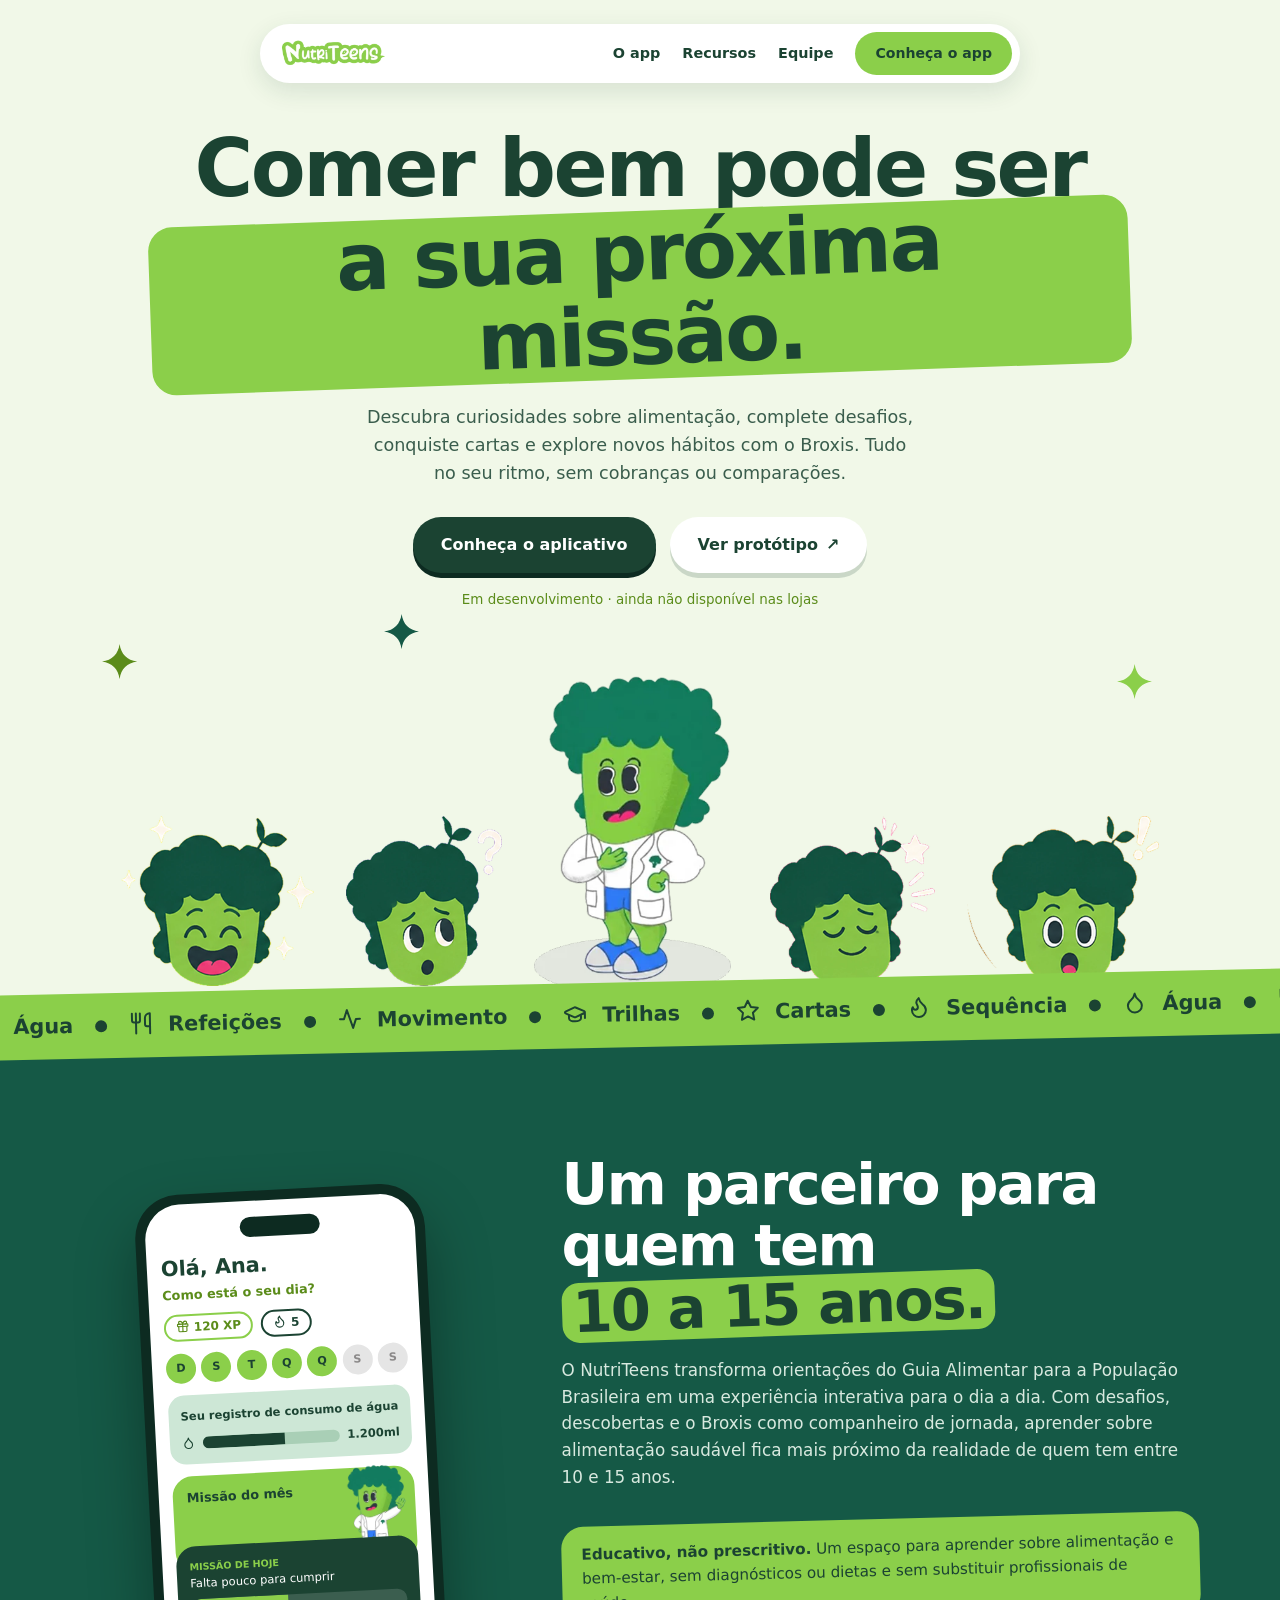
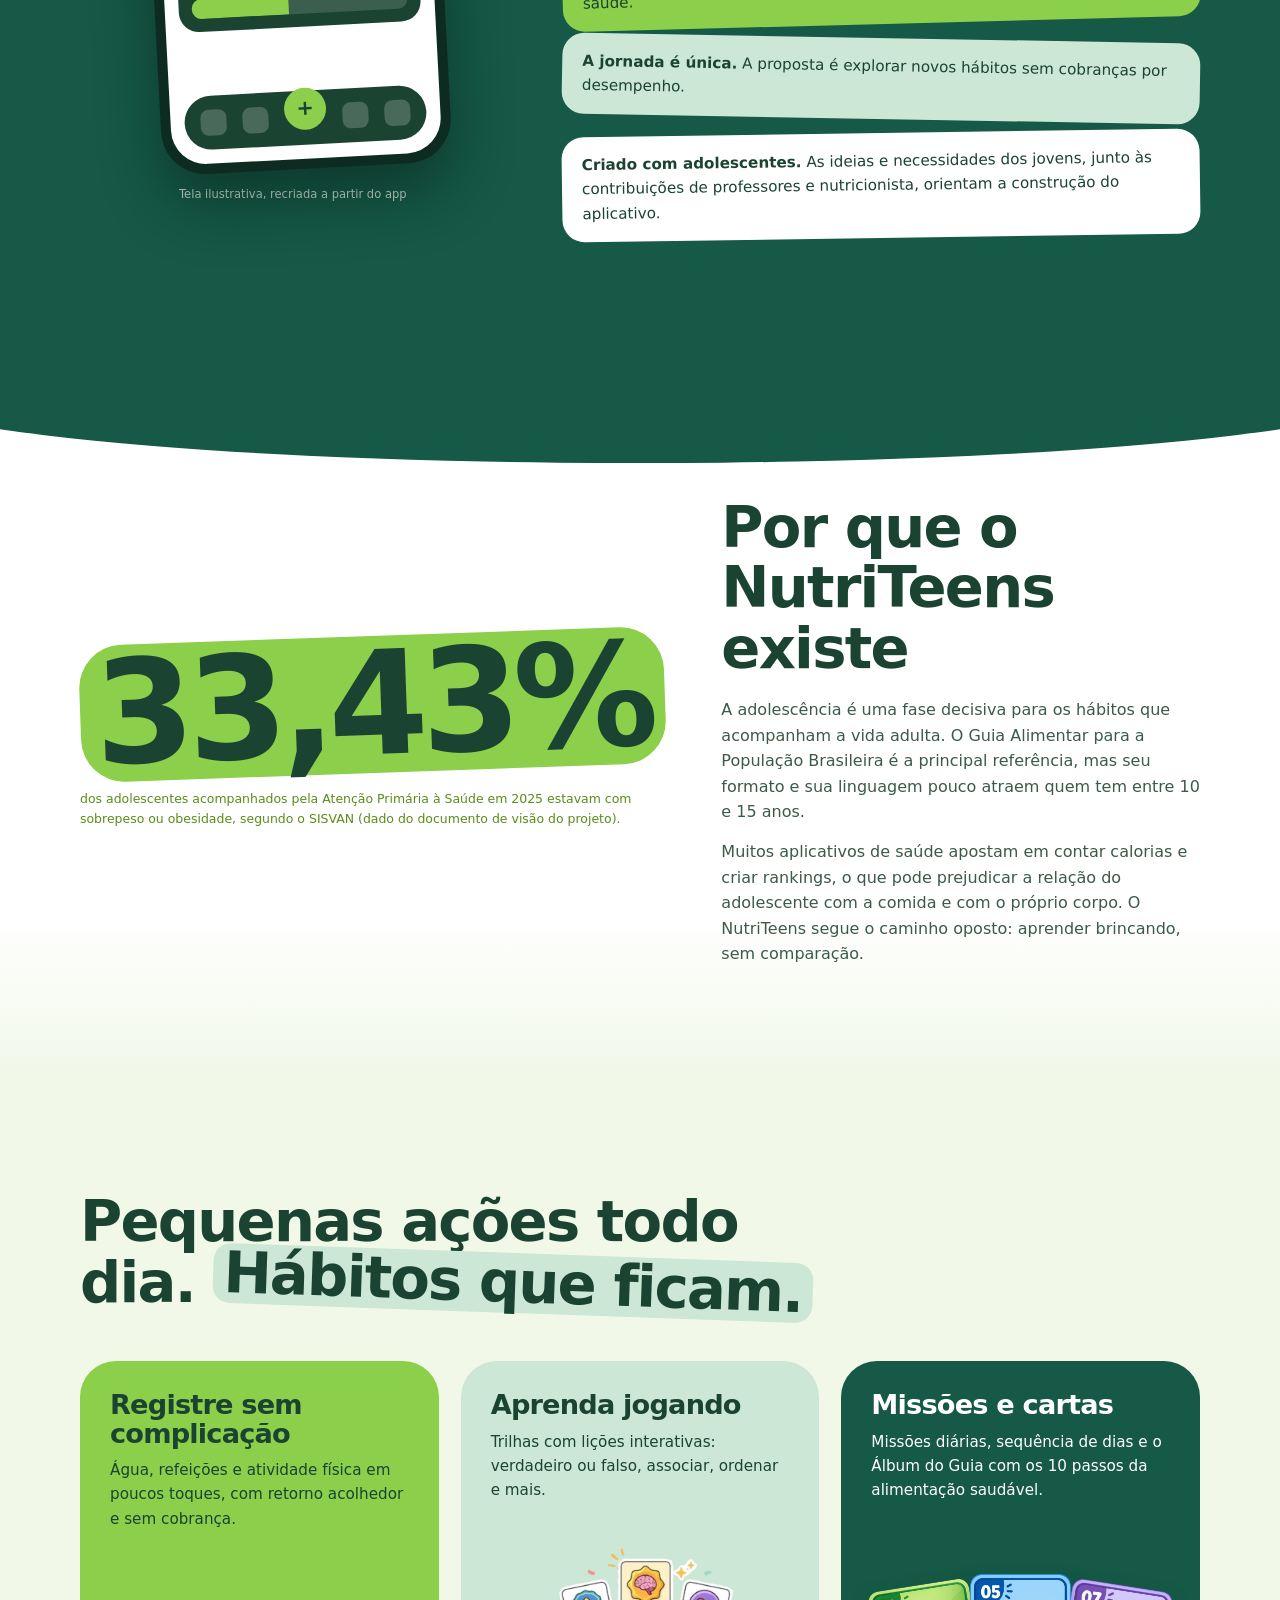
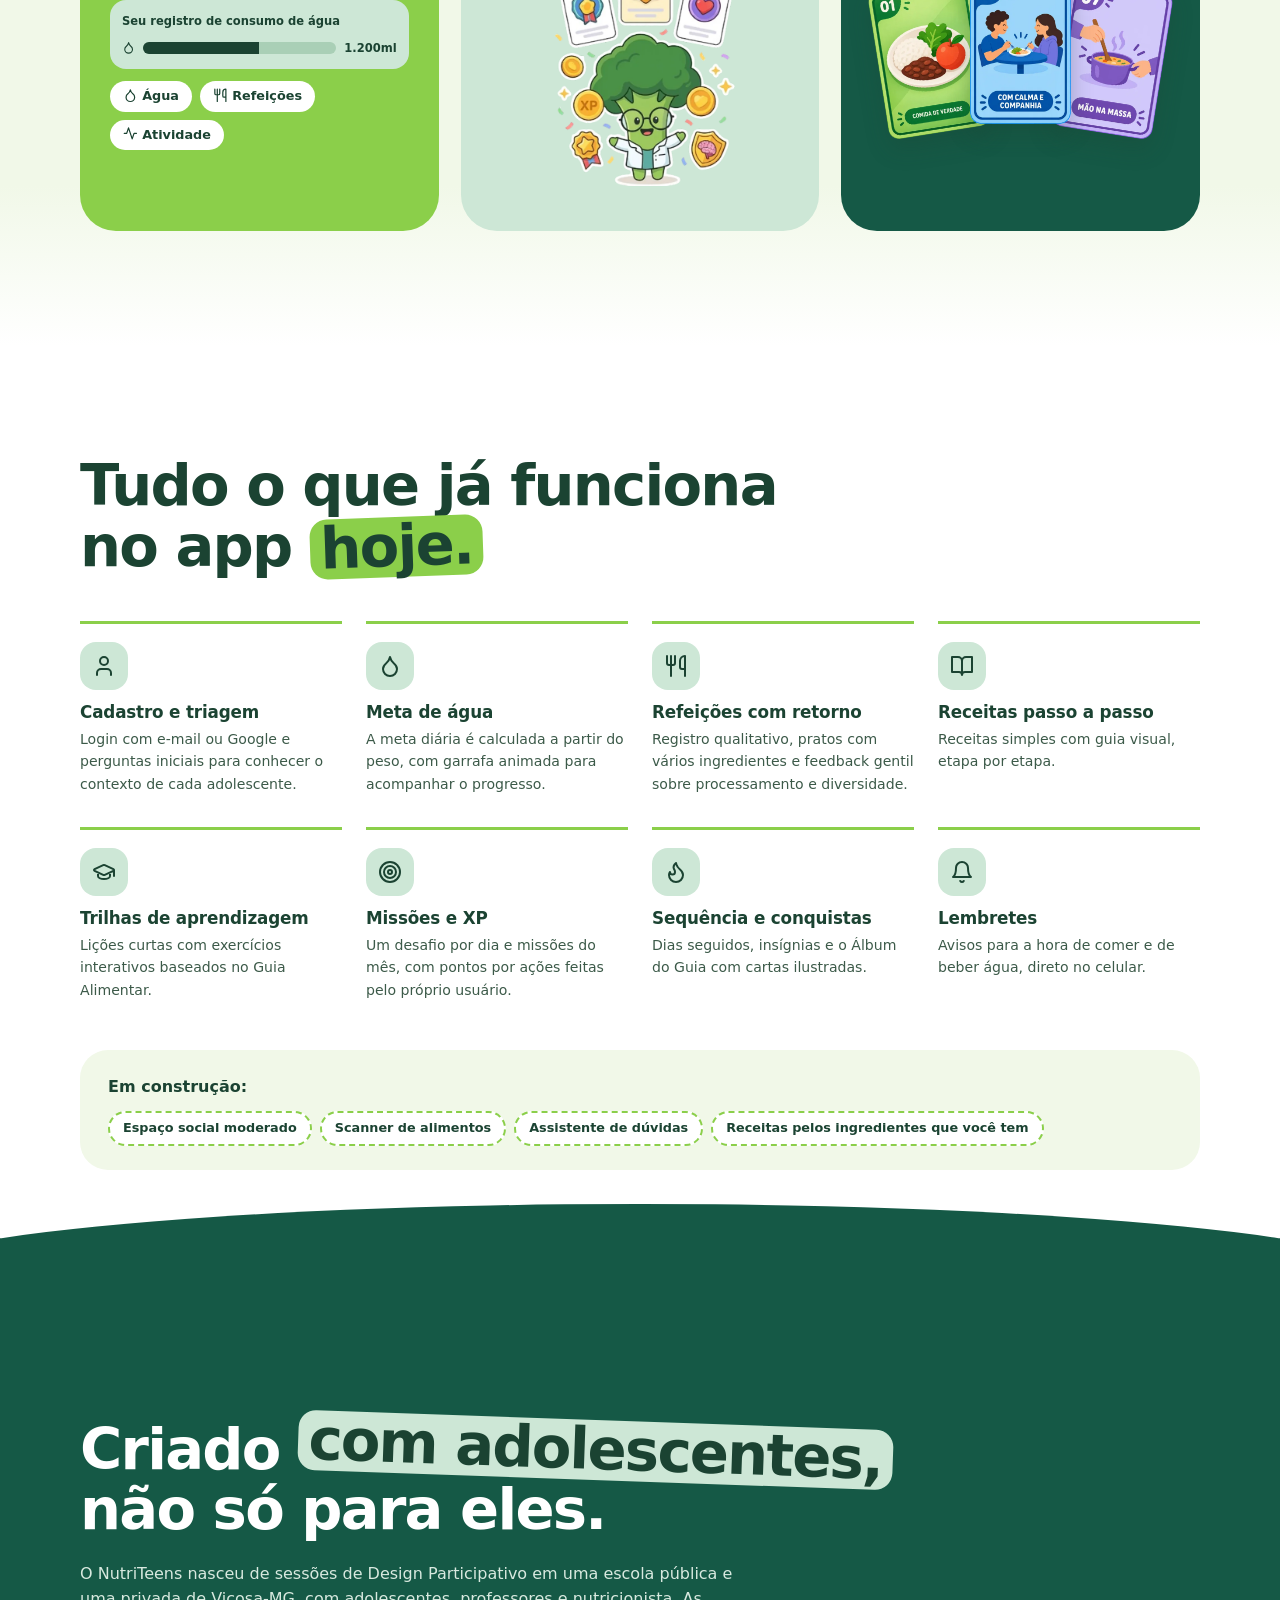
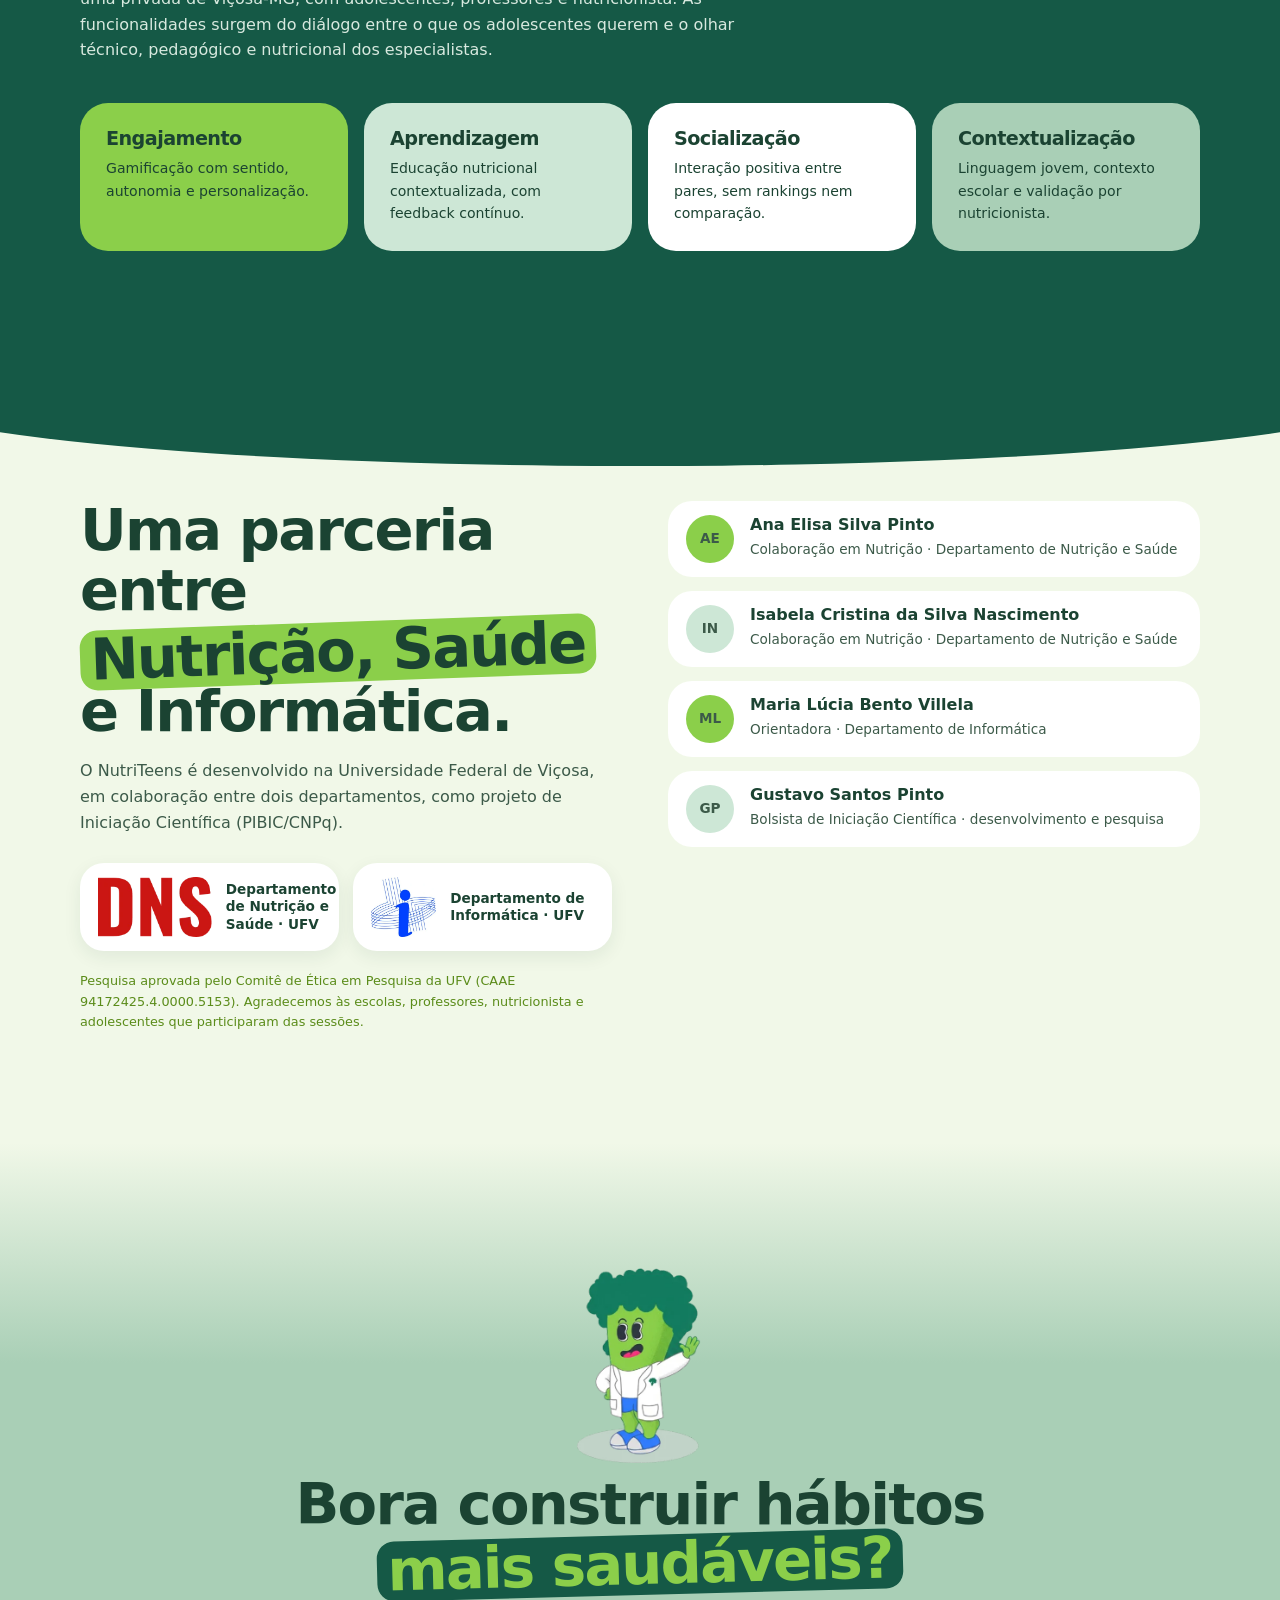
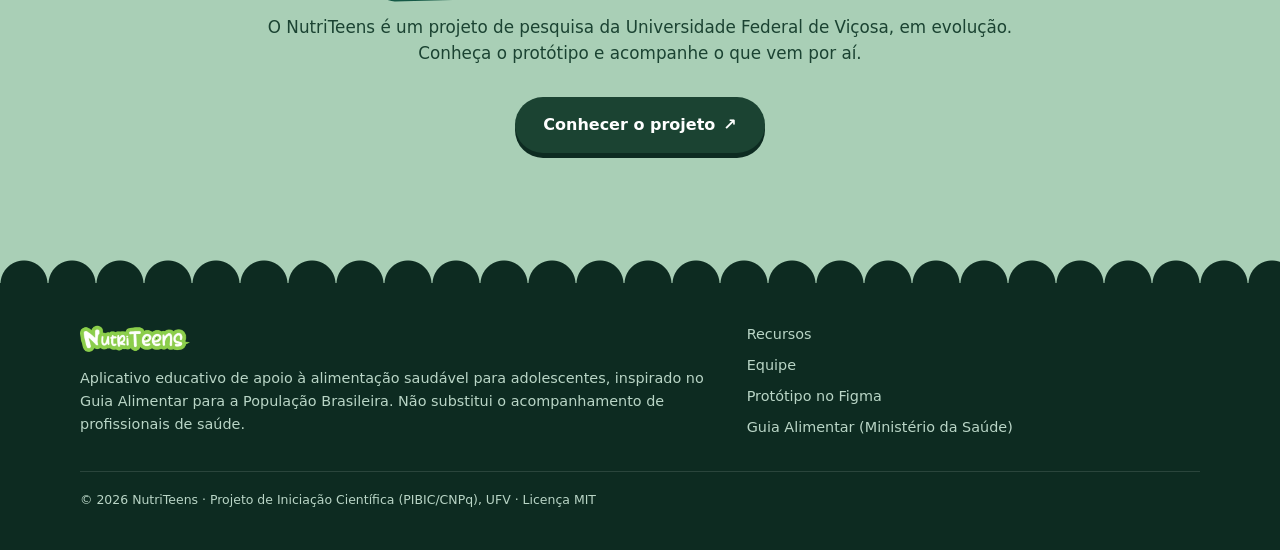
==== commit 23aa9933: "Update text content in index.html" ====
--- a/index.html
+++ b/index.html
@@ -78,8 +78,7 @@
     <section class="hero" id="topo">
       <div class="wrap">
         <h1>Comer bem pode ser <mark>a sua próxima missão.</mark></h1>
-        <p class="sub">Registre água, refeições e movimento, aprenda jogando e acompanhe sua evolução com o Broxis, sem
-          julgamentos.</p>
+        <p class="sub">Descubra curiosidades sobre alimentação, complete desafios, conquiste cartas e explore novos hábitos com o Broxis. Tudo no seu ritmo, sem cobranças ou comparações.</p>
         <div class="cta">
           <a class="btn btn-d" href="#destaques">Conheça o aplicativo</a>
           <a class="btn btn-w"
@@ -166,15 +165,13 @@
         </div>
         <div class="rv">
           <h2>Um parceiro para quem tem <mark>10 a 15 anos.</mark></h2>
-          <p class="lead">O NutriTeens traz o Guia Alimentar para a População Brasileira para a rotina dos adolescentes,
-            com linguagem jovem, jogos e o mascote Broxis ao lado.</p>
+          <p class="lead">O NutriTeens transforma orientações do Guia Alimentar para a População Brasileira em uma experiência interativa 
+            para o dia a dia. Com desafios, descobertas e o Broxis como companheiro de jornada, aprender sobre alimentação saudável fica 
+            mais próximo da realidade de quem tem entre 10 e 15 anos.</p>
           <ul class="stk">
-            <li class="sx"><b>Educativo, não prescritivo.</b> Não faz diagnóstico nem dieta e não substitui
-              profissionais de saúde.</li>
-            <li class="sx"><b>Sem julgamento.</b> Sem contagem calórica rígida, sem rankings e sem comparação entre
-              usuários.</li>
-            <li class="sx"><b>Feito com quem importa.</b> Criado com adolescentes, professores e nutricionista em design
-              participativo.</li>
+            <li class="sx"><b>Educativo, não prescritivo.</b> Um espaço para aprender sobre alimentação e bem-estar, sem diagnósticos ou dietas e sem substituir profissionais de saúde.</li>
+            <li class="sx"><b>A jornada é única.</b> A proposta é explorar novos hábitos sem cobranças por desempenho.</li>
+            <li class="sx"><b>Criado com adolescentes.</b> As ideias e necessidades dos jovens, junto às contribuições de professores e nutricionista, orientam a construção do aplicativo.</li>
           </ul>
         </div>
       </div>
@@ -424,4 +421,4 @@
   </script>
 </body>
 
-</html>+</html>
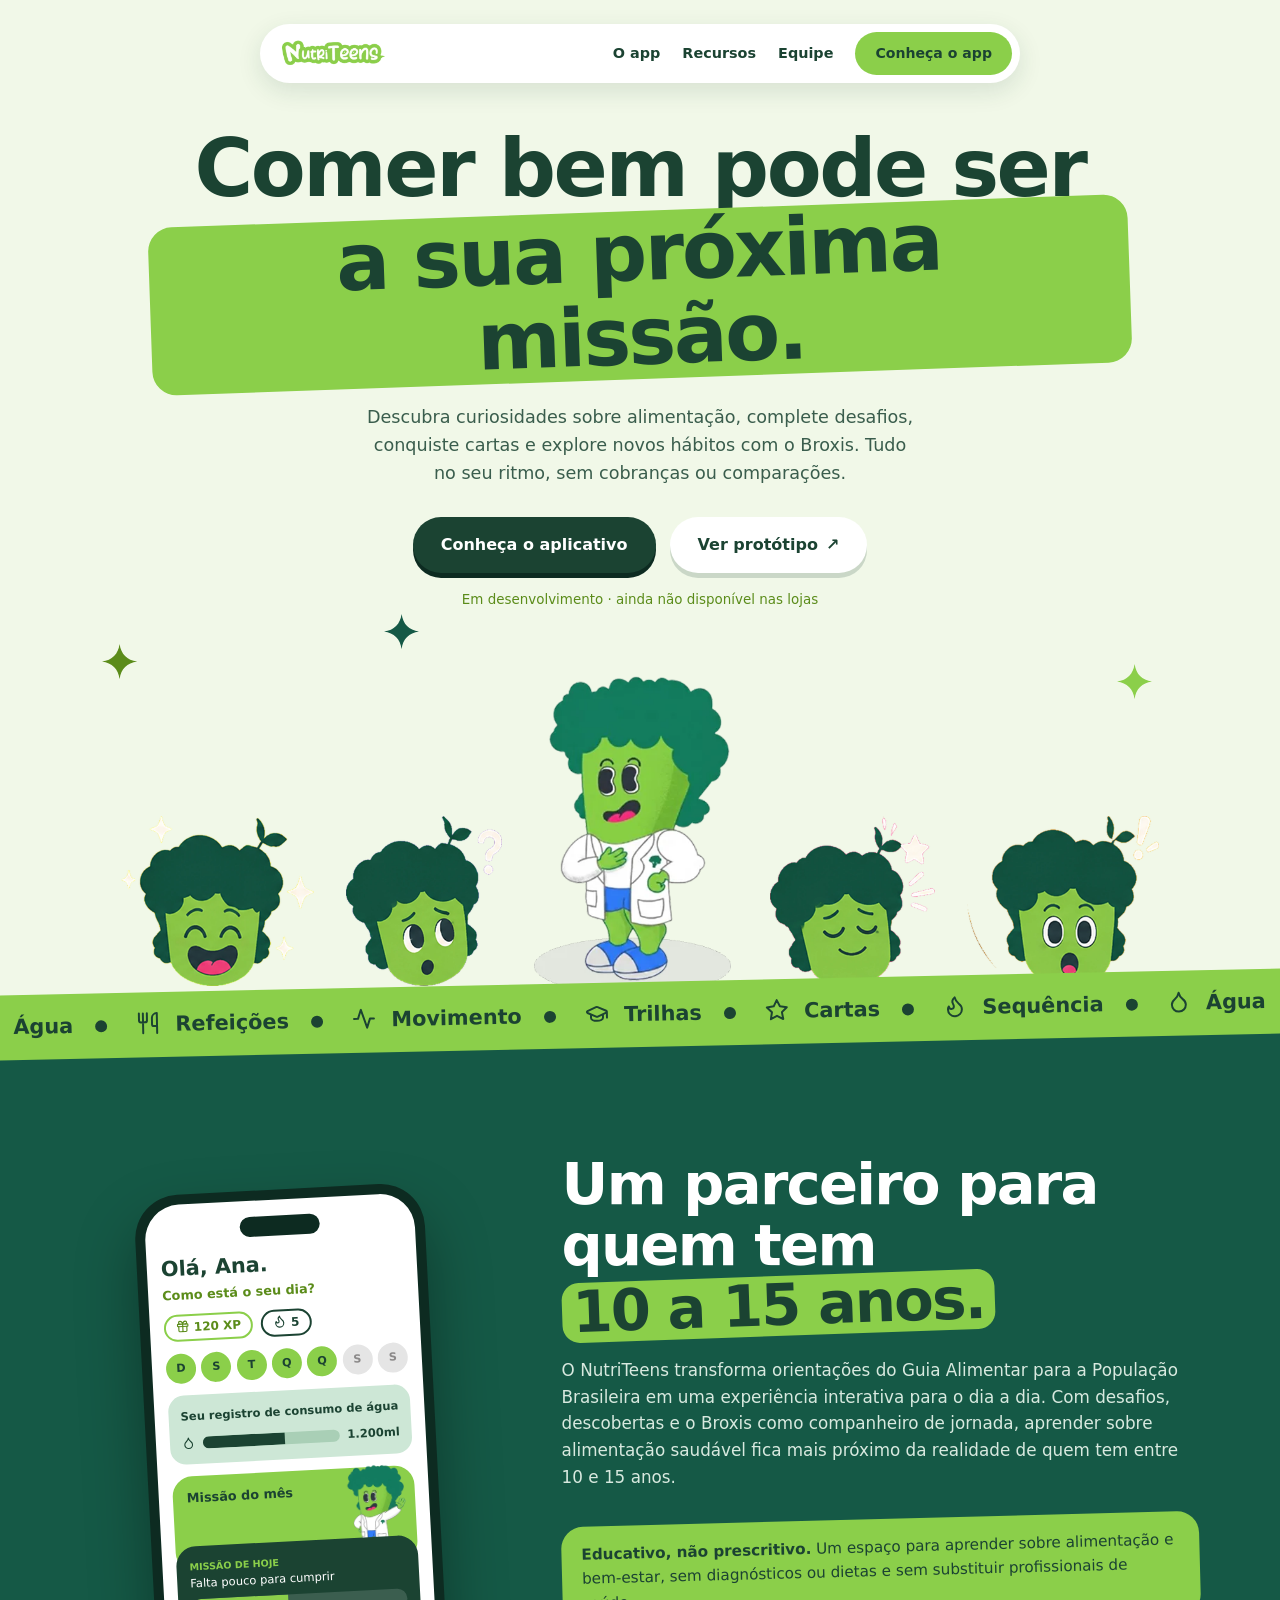
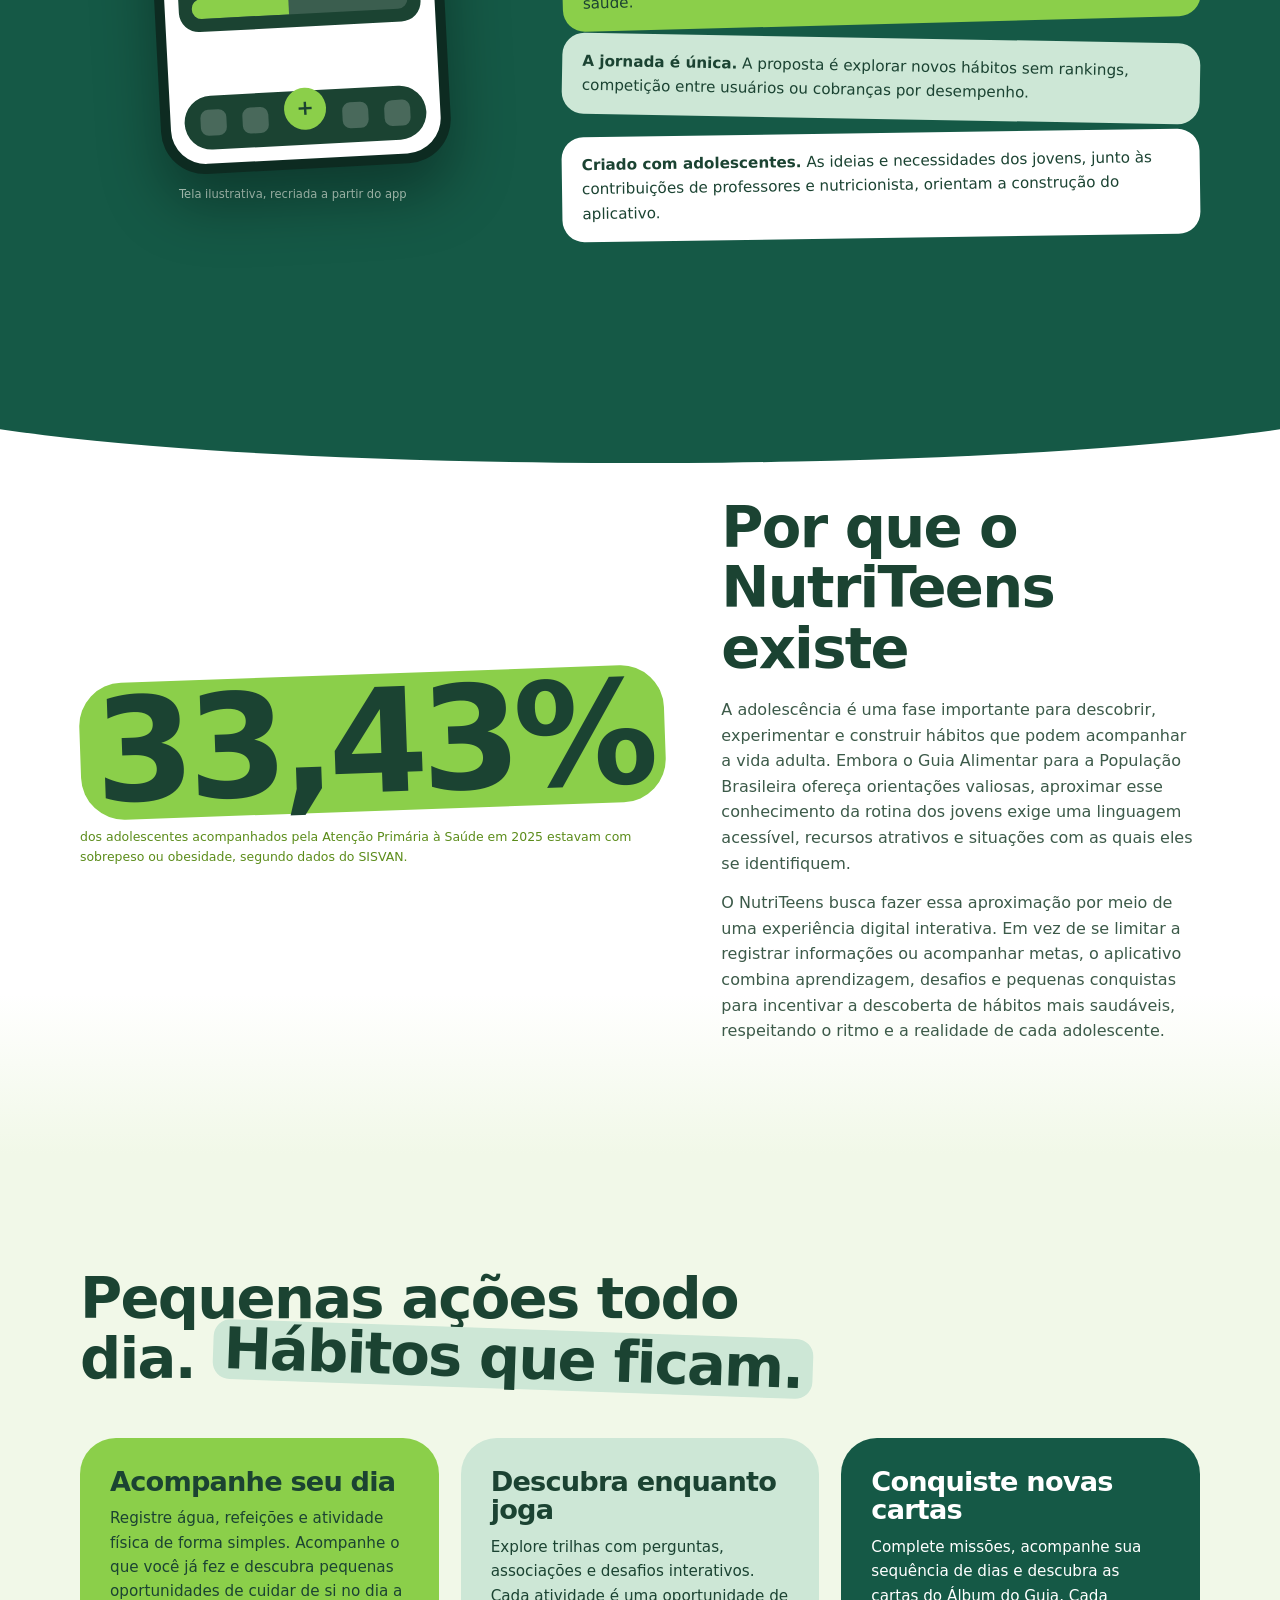
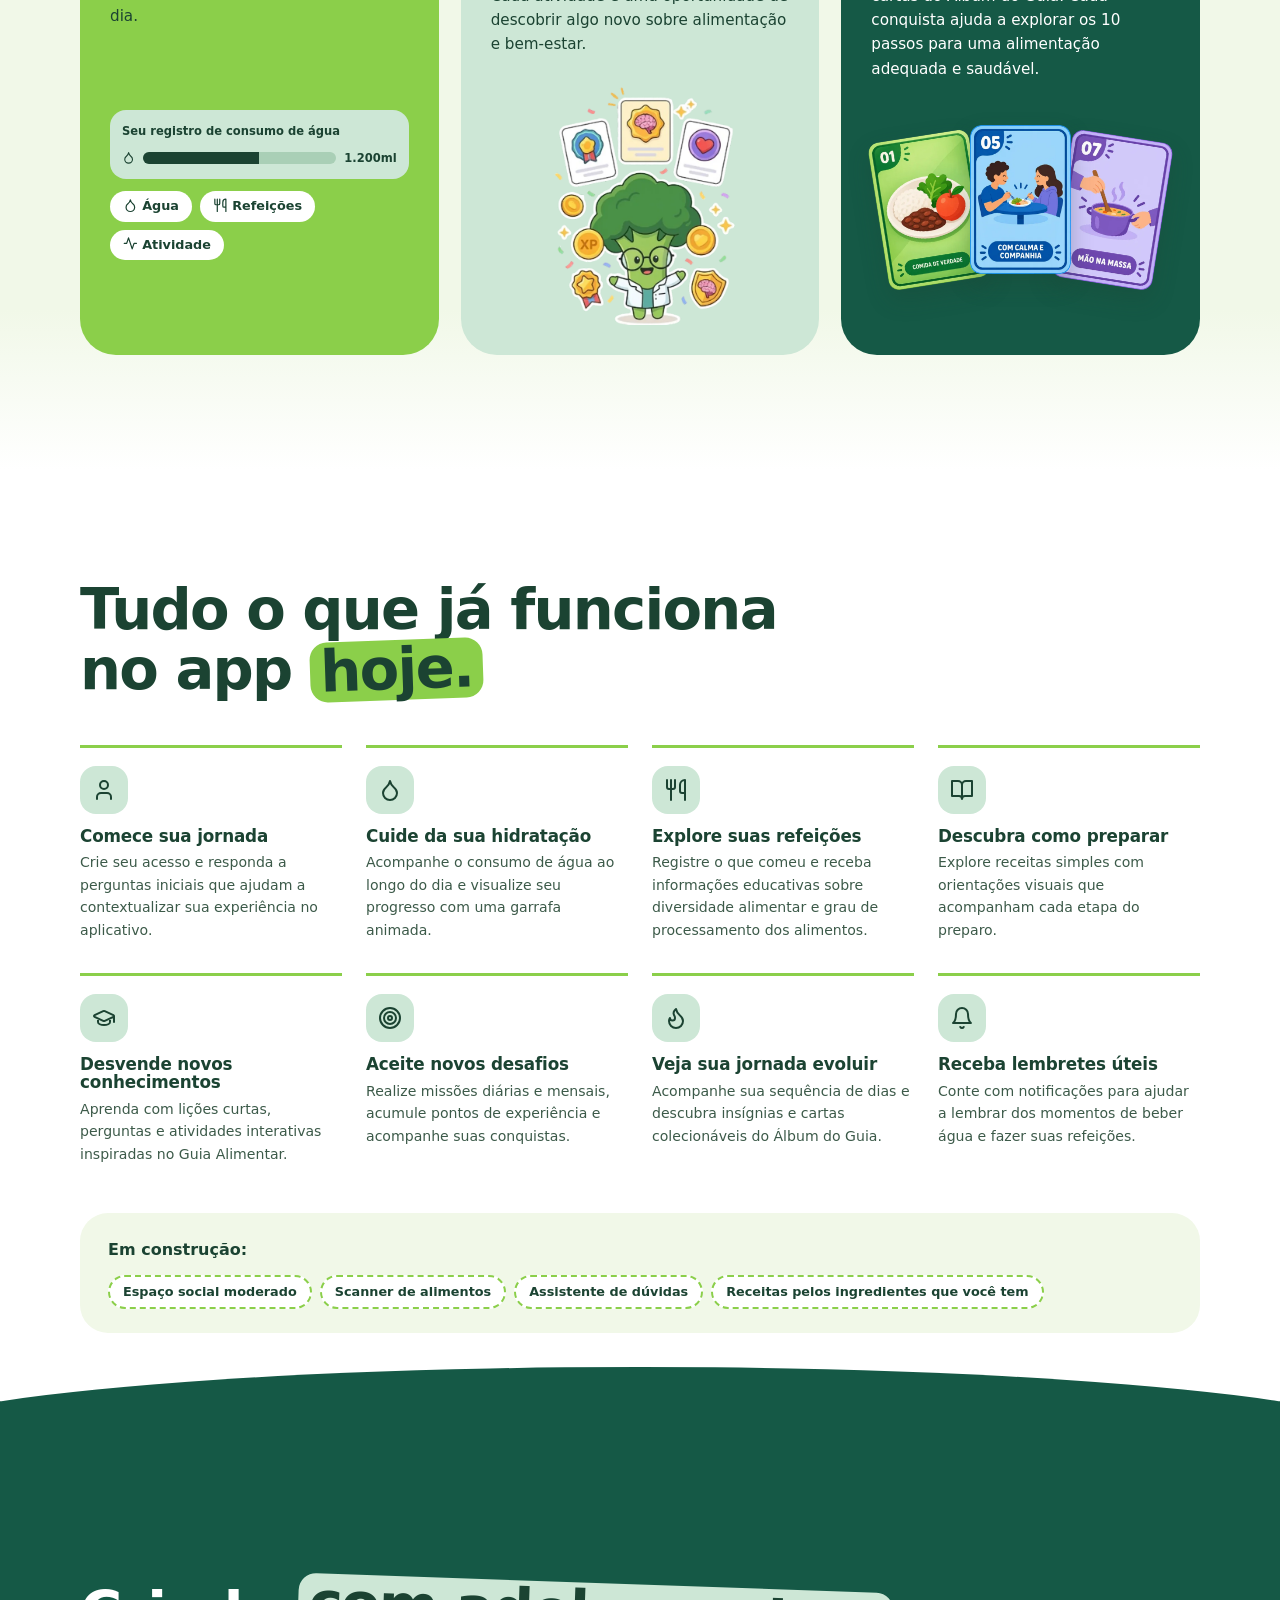
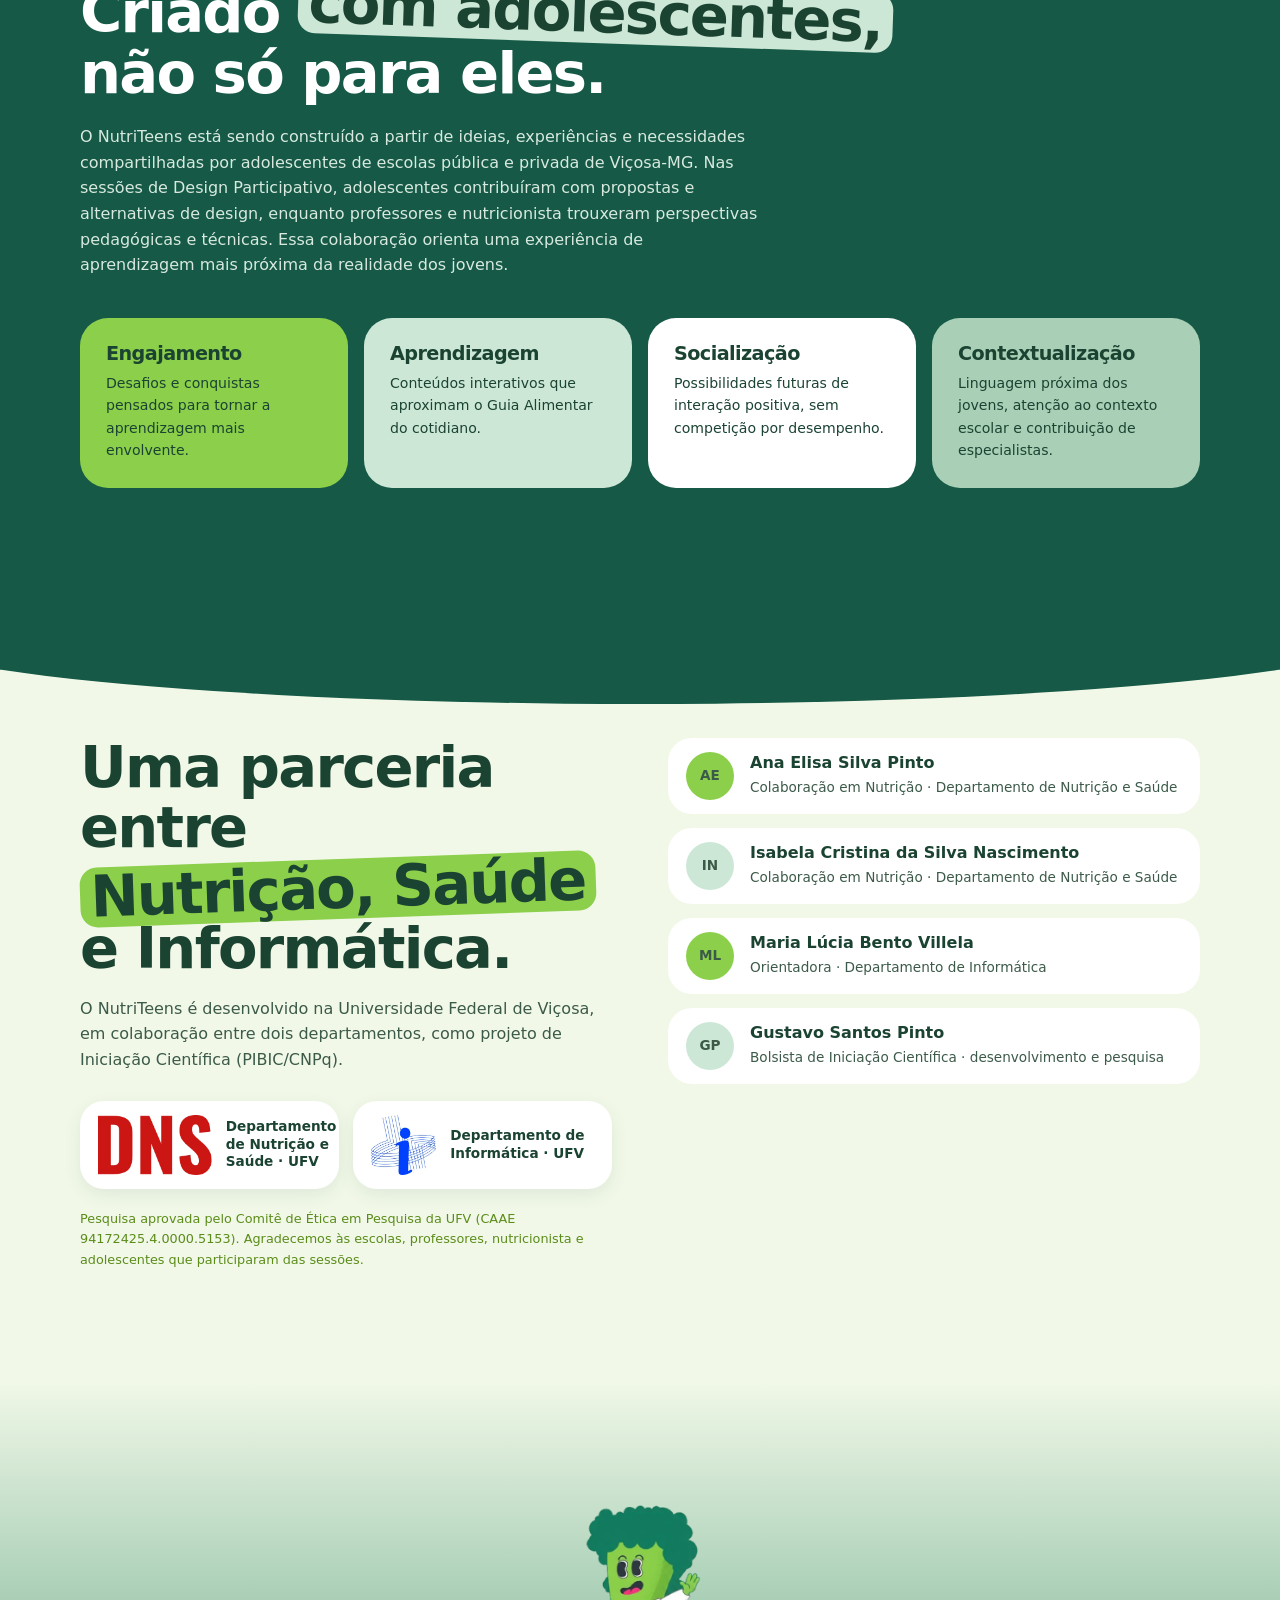
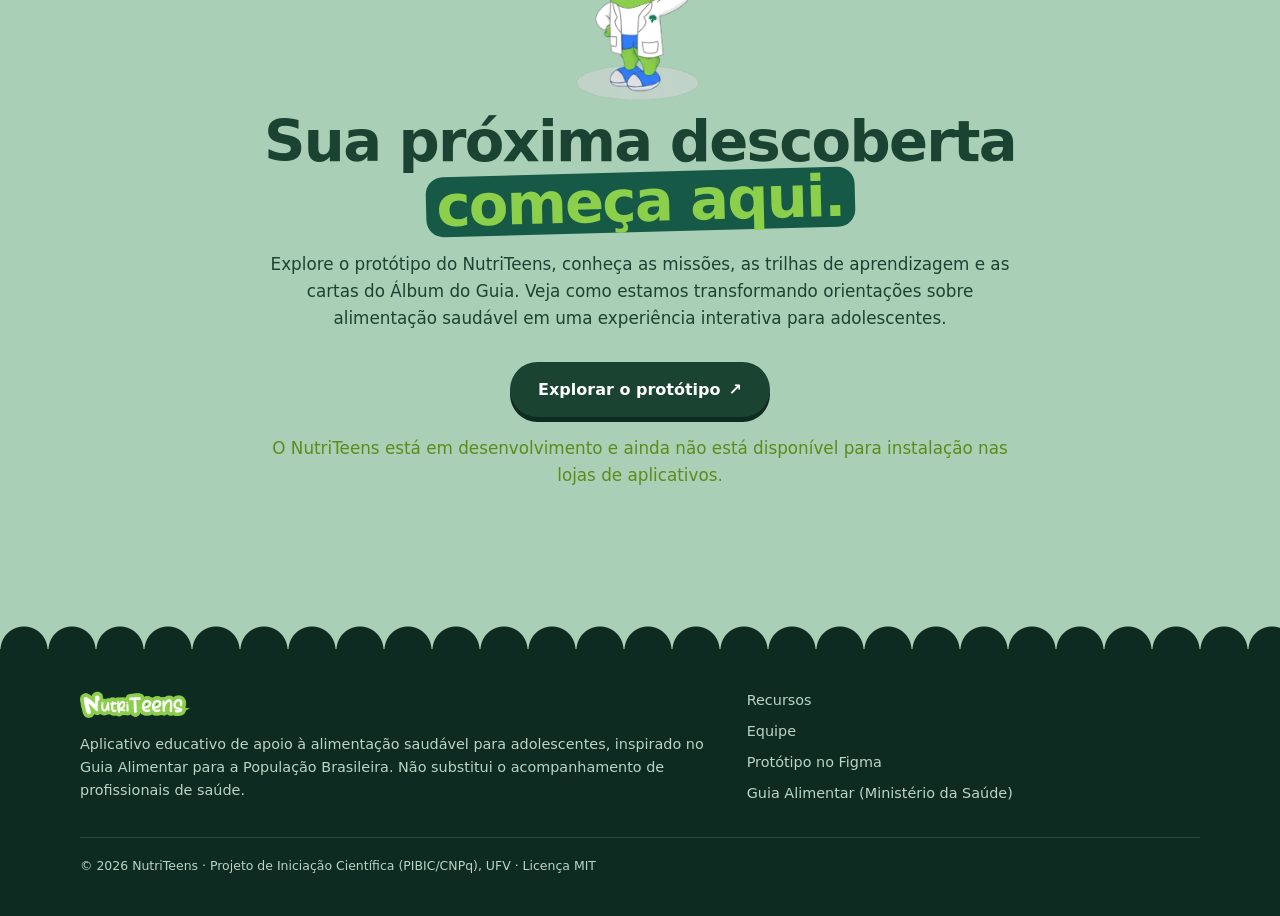
==== commit bbc54f6a: "Update greeting from 'Hello' to 'Goodbye'" ====
--- a/index.html
+++ b/index.html
@@ -64,74 +64,117 @@
       </symbol>
     </defs>
   </svg>
+
   <a class="skip" href="#conteudo">Ir para o conteúdo</a>
+
   <header>
     <div class="pillnav">
-      <a href="#topo" aria-label="NutriTeens, início"><img src="assets/logo.webp" alt="NutriTeens" width="106"
-          height="30"></a>
-      <nav aria-label="Principal"><a href="#app">O app</a><a href="#recursos">Recursos</a><a href="#equipe">Equipe</a><a
-          class="btn" href="#destaques">Conheça o app</a></nav>
+      <a href="#topo" aria-label="NutriTeens, início">
+        <img src="assets/logo.webp" alt="NutriTeens" width="106" height="30">
+      </a>
+      <nav aria-label="Principal">
+        <a href="#app">O app</a>
+        <a href="#recursos">Recursos</a>
+        <a href="#equipe">Equipe</a>
+        <a class="btn" href="#destaques">Conheça o app</a>
+      </nav>
     </div>
   </header>
 
   <main id="conteudo">
+
+    <!-- apresentação inicial -->
     <section class="hero" id="topo">
       <div class="wrap">
         <h1>Comer bem pode ser <mark>a sua próxima missão.</mark></h1>
-        <p class="sub">Descubra curiosidades sobre alimentação, complete desafios, conquiste cartas e explore novos hábitos com o Broxis. Tudo no seu ritmo, sem cobranças ou comparações.</p>
+
+        <p class="sub">
+          Descubra curiosidades sobre alimentação, complete desafios,
+          conquiste cartas e explore novos hábitos com o Broxis.
+          Tudo no seu ritmo, sem cobranças ou comparações.
+        </p>
+
         <div class="cta">
           <a class="btn btn-d" href="#destaques">Conheça o aplicativo</a>
           <a class="btn btn-w"
             href="https://www.figma.com/design/Ckl9eni0Mxqnb0QPM0pmhx/IIRE_2026?node-id=0-1&t=lJZu1jk4vyoPmUJK-1"
-            target="_blank" rel="noopener">Ver protótipo <span aria-hidden="true">↗</span></a>
-        </div>
-        <p class="note">Em desenvolvimento · ainda não disponível nas lojas</p>
-      </div>
+            target="_blank" rel="noopener">
+            Ver protótipo <span aria-hidden="true">↗</span>
+          </a>
+        </div>
+
+        <p class="note">
+          Em desenvolvimento · ainda não disponível nas lojas
+        </p>
+      </div>
+
       <div class="crew" aria-hidden="true">
-        <svg class="sp" style="--c:var(--or);left:8%;top:-10px" viewBox="0 0 24 24" aria-hidden="true">
-          <use href="#spk" />
-        </svg><svg class="sp" style="--c:var(--g);right:10%;top:10px;animation-delay:.8s" viewBox="0 0 24 24"
-          aria-hidden="true">
-          <use href="#spk" />
-        </svg><svg class="sp" style="--c:var(--amb);left:30%;top:-40px;animation-delay:1.4s" viewBox="0 0 24 24"
-          aria-hidden="true">
+        <svg class="sp" style="--c:var(--or);left:8%;top:-10px"
+          viewBox="0 0 24 24" aria-hidden="true">
           <use href="#spk" />
         </svg>
-        <img class="rx" src="assets/rx-supercontente.webp" alt="" width="170" height="165">
-        <img class="rx" src="assets/rx-curioso.webp" alt="" width="170" height="165" style="--d:.6s">
-        <img src="assets/broxis-apresentando.webp" alt="" width="200" height="332">
-        <img class="rx" src="assets/rx-orgulhoso.webp" alt="" width="170" height="165" style="--d:1.1s">
-        <img class="rx hide-s" src="assets/rx-surpreso.webp" alt="" width="170" height="165" style="--d:1.7s">
+
+        <svg class="sp"
+          style="--c:var(--g);right:10%;top:10px;animation-delay:.8s"
+          viewBox="0 0 24 24" aria-hidden="true">
+          <use href="#spk" />
+        </svg>
+
+        <svg class="sp"
+          style="--c:var(--amb);left:30%;top:-40px;animation-delay:1.4s"
+          viewBox="0 0 24 24" aria-hidden="true">
+          <use href="#spk" />
+        </svg>
+
+        <img class="rx" src="assets/rx-supercontente.webp"
+          alt="" width="170" height="165">
+
+        <img class="rx" src="assets/rx-curioso.webp"
+          alt="" width="170" height="165" style="--d:.6s">
+
+        <img src="assets/broxis-apresentando.webp"
+          alt="" width="200" height="332">
+
+        <img class="rx" src="assets/rx-orgulhoso.webp"
+          alt="" width="170" height="165" style="--d:1.1s">
+
+        <img class="rx hide-s" src="assets/rx-surpreso.webp"
+          alt="" width="170" height="165" style="--d:1.7s">
       </div>
     </section>
+
+    <!-- faixa de recursos -->
     <div class="tick" aria-hidden="true">
-      <div><svg class="i" aria-hidden="true">
-          <use href="#drop" />
-        </svg> Água<i></i><svg class="i" aria-hidden="true">
-          <use href="#food" />
-        </svg> Refeições<i></i><svg class="i" aria-hidden="true">
-          <use href="#act" />
-        </svg> Movimento<i></i><svg class="i" aria-hidden="true">
-          <use href="#cap" />
-        </svg> Trilhas<i></i><svg class="i" aria-hidden="true">
-          <use href="#star" />
-        </svg> Cartas<i></i><svg class="i" aria-hidden="true">
-          <use href="#flame" />
-        </svg> Sequência<i></i><svg class="i" aria-hidden="true">
-          <use href="#drop" />
-        </svg> Água<i></i><svg class="i" aria-hidden="true">
-          <use href="#food" />
-        </svg> Refeições<i></i><svg class="i" aria-hidden="true">
-          <use href="#act" />
-        </svg> Movimento<i></i><svg class="i" aria-hidden="true">
-          <use href="#cap" />
-        </svg> Trilhas<i></i><svg class="i" aria-hidden="true">
-          <use href="#star" />
-        </svg> Cartas<i></i><svg class="i" aria-hidden="true">
-          <use href="#flame" />
-        </svg> Sequência<i></i></div>
+      <div>
+        <svg class="i" aria-hidden="true"><use href="#drop" /></svg>
+        Água<i></i>
+        <svg class="i" aria-hidden="true"><use href="#food" /></svg>
+        Refeições<i></i>
+        <svg class="i" aria-hidden="true"><use href="#act" /></svg>
+        Movimento<i></i>
+        <svg class="i" aria-hidden="true"><use href="#cap" /></svg>
+        Trilhas<i></i>
+        <svg class="i" aria-hidden="true"><use href="#star" /></svg>
+        Cartas<i></i>
+        <svg class="i" aria-hidden="true"><use href="#flame" /></svg>
+        Sequência<i></i>
+
+        <svg class="i" aria-hidden="true"><use href="#drop" /></svg>
+        Água<i></i>
+        <svg class="i" aria-hidden="true"><use href="#food" /></svg>
+        Refeições<i></i>
+        <svg class="i" aria-hidden="true"><use href="#act" /></svg>
+        Movimento<i></i>
+        <svg class="i" aria-hidden="true"><use href="#cap" /></svg>
+        Trilhas<i></i>
+        <svg class="i" aria-hidden="true"><use href="#star" /></svg>
+        Cartas<i></i>
+        <svg class="i" aria-hidden="true"><use href="#flame" /></svg>
+        Sequência<i></i>
+      </div>
     </div>
 
+    <!-- apresentação do aplicativo -->
     <section class="app" id="app">
       <div class="wrap">
         <div class="rv">
@@ -141,173 +184,309 @@
               <div class="notch"></div>
               <div class="hi">Olá, Ana.</div>
               <div class="q">Como está o seu dia?</div>
-              <div class="pills"><span class="pill"><svg class="i" aria-hidden="true">
-                    <use href="#gift" />
-                  </svg> 120 XP</span><span class="pill f"><svg class="i" aria-hidden="true">
-                    <use href="#flame" />
-                  </svg> 5</span></div>
-              <div class="week"><span class="ok">D</span><span class="ok">S</span><span class="ok">T</span><span
-                  class="ok">Q</span><span class="ok">Q</span><span>S</span><span>S</span></div>
-              <div class="water"><b>Seu registro de consumo de água</b>
-                <div class="track"><svg class="i" aria-hidden="true">
-                    <use href="#drop" />
-                  </svg><i></i>1.200ml</div>
+
+              <div class="pills">
+                <span class="pill">
+                  <svg class="i" aria-hidden="true"><use href="#gift" /></svg>
+                  120 XP
+                </span>
+                <span class="pill f">
+                  <svg class="i" aria-hidden="true"><use href="#flame" /></svg>
+                  5
+                </span>
               </div>
-              <div class="mis">
-                <div class="ban">Missão do mês</div><img src="assets/broxis-aceno.webp" alt="" width="64" height="100">
-                <div class="card"><small>MISSÃO DE HOJE</small>Falta pouco para cumprir<div class="bar2"><i></i></div>
+
+              <div class="week">
+                <span class="ok">D</span>
+                <span class="ok">S</span>
+                <span class="ok">T</span>
+                <span class="ok">Q</span>
+                <span class="ok">Q</span>
+                <span>S</span>
+                <span>S</span>
+              </div>
+
+              <div class="water">
+                <b>Seu registro de consumo de água</b>
+                <div class="track">
+                  <svg class="i" aria-hidden="true"><use href="#drop" /></svg>
+                  <i></i>1.200ml
                 </div>
               </div>
-              <div class="tabs"><span></span><span></span><b class="fab">+</b><span></span><span></span></div>
+
+              <div class="mis">
+                <div class="ban">Missão do mês</div>
+                <img src="assets/broxis-aceno.webp"
+                  alt="" width="64" height="100">
+                <div class="card">
+                  <small>MISSÃO DE HOJE</small>
+                  Falta pouco para cumprir
+                  <div class="bar2"><i></i></div>
+                </div>
+              </div>
+
+              <div class="tabs">
+                <span></span><span></span><b class="fab">+</b><span></span><span></span>
+              </div>
             </div>
           </div>
           <p class="cap">Tela ilustrativa, recriada a partir do app</p>
         </div>
+
         <div class="rv">
           <h2>Um parceiro para quem tem <mark>10 a 15 anos.</mark></h2>
-          <p class="lead">O NutriTeens transforma orientações do Guia Alimentar para a População Brasileira em uma experiência interativa 
-            para o dia a dia. Com desafios, descobertas e o Broxis como companheiro de jornada, aprender sobre alimentação saudável fica 
-            mais próximo da realidade de quem tem entre 10 e 15 anos.</p>
+
+          <p class="lead">
+            O NutriTeens transforma orientações do Guia Alimentar para a
+            População Brasileira em uma experiência interativa para o dia
+            a dia. Com desafios, descobertas e o Broxis como companheiro
+            de jornada, aprender sobre alimentação saudável fica mais
+            próximo da realidade de quem tem entre 10 e 15 anos.
+          </p>
+
           <ul class="stk">
-            <li class="sx"><b>Educativo, não prescritivo.</b> Um espaço para aprender sobre alimentação e bem-estar, sem diagnósticos ou dietas e sem substituir profissionais de saúde.</li>
-            <li class="sx"><b>A jornada é única.</b> A proposta é explorar novos hábitos sem cobranças por desempenho.</li>
-            <li class="sx"><b>Criado com adolescentes.</b> As ideias e necessidades dos jovens, junto às contribuições de professores e nutricionista, orientam a construção do aplicativo.</li>
+            <li class="sx">
+              <b>Educativo, não prescritivo.</b>
+              Um espaço para aprender sobre alimentação e bem-estar,
+              sem diagnósticos ou dietas e sem substituir profissionais
+              de saúde.
+            </li>
+            <li class="sx">
+              <b>A jornada é única.</b>
+              A proposta é explorar novos hábitos sem rankings,
+              competição entre usuários ou cobranças por desempenho.
+            </li>
+            <li class="sx">
+              <b>Criado com adolescentes.</b>
+              As ideias e necessidades dos jovens, junto às contribuições
+              de professores e nutricionista, orientam a construção
+              do aplicativo.
+            </li>
           </ul>
         </div>
       </div>
     </section>
 
+    <!-- motivação do projeto -->
     <section class="why" id="porque">
       <div class="wrap">
         <div class="rv">
           <div class="big"><mark>33,43%</mark></div>
-          <p class="src">dos adolescentes acompanhados pela Atenção Primária à Saúde em 2025 estavam com sobrepeso ou
-            obesidade, segundo o SISVAN (dado do documento de visão do projeto).</p>
-        </div>
+          <p class="src">
+            dos adolescentes acompanhados pela Atenção Primária à Saúde
+            em 2025 estavam com sobrepeso ou obesidade, segundo dados
+            do SISVAN.
+          </p>
+        </div>
+
         <div class="rv">
           <h2>Por que o NutriTeens existe</h2>
-          <p>A adolescência é uma fase decisiva para os hábitos que acompanham a vida adulta. O Guia Alimentar para a
-            População Brasileira é a principal referência, mas seu formato e sua linguagem pouco atraem quem tem entre
-            10 e 15 anos.</p>
-          <p>Muitos aplicativos de saúde apostam em contar calorias e criar rankings, o que pode prejudicar a relação do
-            adolescente com a comida e com o próprio corpo. O NutriTeens segue o caminho oposto: aprender brincando, sem
-            comparação.</p>
+
+          <p>
+            A adolescência é uma fase importante para descobrir,
+            experimentar e construir hábitos que podem acompanhar a vida
+            adulta. Embora o Guia Alimentar para a População Brasileira
+            ofereça orientações valiosas, aproximar esse conhecimento
+            da rotina dos jovens exige uma linguagem acessível,
+            recursos atrativos e situações com as quais eles se identifiquem.
+          </p>
+
+          <p>
+            O NutriTeens busca fazer essa aproximação por meio de uma
+            experiência digital interativa. Em vez de se limitar a
+            registrar informações ou acompanhar metas, o aplicativo
+            combina aprendizagem, desafios e pequenas conquistas para
+            incentivar a descoberta de hábitos mais saudáveis,
+            respeitando o ritmo e a realidade de cada adolescente.
+          </p>
         </div>
       </div>
     </section>
 
+    <!-- destaques da experiência -->
     <section class="feat" id="destaques">
       <div class="wrap">
-        <h2 class="rv">Pequenas ações todo dia. <mark class="b">Hábitos que ficam.</mark></h2>
+        <h2 class="rv">
+          Pequenas ações todo dia.
+          <mark class="b">Hábitos que ficam.</mark>
+        </h2>
+
         <div class="blks">
           <article class="blk rv">
-            <h3>Registre sem complicação</h3>
-            <p>Água, refeições e atividade física em poucos toques, com retorno acolhedor e sem cobrança.</p>
+            <h3>Acompanhe seu dia</h3>
+            <p>
+              Registre água, refeições e atividade física de forma simples.
+              Acompanhe o que você já fez e descubra pequenas oportunidades
+              de cuidar de si no dia a dia.
+            </p>
+
             <div class="vis">
               <div style="width:100%">
-                <div class="water"><b>Seu registro de consumo de água</b>
-                  <div class="track"><svg class="i" aria-hidden="true">
-                      <use href="#drop" />
-                    </svg><i></i>1.200ml</div>
+                <div class="water">
+                  <b>Seu registro de consumo de água</b>
+                  <div class="track">
+                    <svg class="i" aria-hidden="true"><use href="#drop" /></svg>
+                    <i></i>1.200ml
+                  </div>
                 </div>
+
                 <ul class="chips">
-                  <li><svg class="i" aria-hidden="true">
-                      <use href="#drop" />
-                    </svg> Água</li>
-                  <li><svg class="i" aria-hidden="true">
-                      <use href="#food" />
-                    </svg> Refeições</li>
-                  <li><svg class="i" aria-hidden="true">
-                      <use href="#act" />
-                    </svg> Atividade</li>
+                  <li>
+                    <svg class="i" aria-hidden="true"><use href="#drop" /></svg>
+                    Água
+                  </li>
+                  <li>
+                    <svg class="i" aria-hidden="true"><use href="#food" /></svg>
+                    Refeições
+                  </li>
+                  <li>
+                    <svg class="i" aria-hidden="true"><use href="#act" /></svg>
+                    Atividade
+                  </li>
                 </ul>
               </div>
             </div>
           </article>
+
           <article class="blk rv">
-            <h3>Aprenda jogando</h3>
-            <p>Trilhas com lições interativas: verdadeiro ou falso, associar, ordenar e mais.</p>
-            <div class="vis"><img src="assets/aprenda.webp"
-                alt="Broxis em uma trilha de aprendizagem com estrelas e medalhas" width="420" height="518"
-                loading="lazy" style="max-height:250px;width:auto"></div>
+            <h3>Descubra enquanto joga</h3>
+            <p>
+              Explore trilhas com perguntas, associações e desafios
+              interativos. Cada atividade é uma oportunidade de descobrir
+              algo novo sobre alimentação e bem-estar.
+            </p>
+
+            <div class="vis">
+              <img src="assets/aprenda.webp"
+                alt="Broxis em uma trilha de aprendizagem com estrelas e medalhas"
+                width="420" height="518" loading="lazy"
+                style="max-height:250px;width:auto">
+            </div>
           </article>
+
           <article class="blk rv">
-            <h3>Missões e cartas</h3>
-            <p>Missões diárias, sequência de dias e o Álbum do Guia com os 10 passos da alimentação saudável.</p>
+            <h3>Conquiste novas cartas</h3>
+            <p>
+              Complete missões, acompanhe sua sequência de dias e descubra
+              as cartas do Álbum do Guia. Cada conquista ajuda a explorar
+              os 10 passos para uma alimentação adequada e saudável.
+            </p>
+
             <div class="vis">
-              <div class="cards"><img src="assets/carta-01.webp" alt="Carta 01: Comida de verdade" width="360"
-                  height="530" loading="lazy"><img src="assets/carta-05.webp" alt="Carta 05: Com calma e companhia"
-                  width="360" height="530" loading="lazy"><img src="assets/carta-07.webp" alt="Carta 07: Mão na massa"
-                  width="360" height="530" loading="lazy"></div>
+              <div class="cards">
+                <img src="assets/carta-01.webp"
+                  alt="Carta 01: Comida de verdade"
+                  width="360" height="530" loading="lazy">
+                <img src="assets/carta-05.webp"
+                  alt="Carta 05: Com calma e companhia"
+                  width="360" height="530" loading="lazy">
+                <img src="assets/carta-07.webp"
+                  alt="Carta 07: Mão na massa"
+                  width="360" height="530" loading="lazy">
+              </div>
             </div>
           </article>
         </div>
       </div>
     </section>
 
+    <!-- recursos do aplicativo -->
     <section class="rec" id="recursos">
       <div class="wrap">
         <h2 class="rv">Tudo o que já funciona no app <mark>hoje.</mark></h2>
+
         <div class="grid">
           <div class="it sx">
-            <div class="ic"><svg class="i" aria-hidden="true">
-                <use href="#user" />
-              </svg></div>
-            <h3>Cadastro e triagem</h3>
-            <p>Login com e-mail ou Google e perguntas iniciais para conhecer o contexto de cada adolescente.</p>
-          </div>
+            <div class="ic">
+              <svg class="i" aria-hidden="true"><use href="#user" /></svg>
+            </div>
+            <h3>Comece sua jornada</h3>
+            <p>
+              Crie seu acesso e responda a perguntas iniciais que ajudam
+              a contextualizar sua experiência no aplicativo.
+            </p>
+          </div>
+
           <div class="it sx">
-            <div class="ic"><svg class="i" aria-hidden="true">
-                <use href="#drop" />
-              </svg></div>
-            <h3>Meta de água</h3>
-            <p>A meta diária é calculada a partir do peso, com garrafa animada para acompanhar o progresso.</p>
-          </div>
+            <div class="ic">
+              <svg class="i" aria-hidden="true"><use href="#drop" /></svg>
+            </div>
+            <h3>Cuide da sua hidratação</h3>
+            <p>
+              Acompanhe o consumo de água ao longo do dia e visualize
+              seu progresso com uma garrafa animada.
+            </p>
+          </div>
+
           <div class="it sx">
-            <div class="ic"><svg class="i" aria-hidden="true">
-                <use href="#food" />
-              </svg></div>
-            <h3>Refeições com retorno</h3>
-            <p>Registro qualitativo, pratos com vários ingredientes e feedback gentil sobre processamento e diversidade.
-            </p>
-          </div>
+            <div class="ic">
+              <svg class="i" aria-hidden="true"><use href="#food" /></svg>
+            </div>
+            <h3>Explore suas refeições</h3>
+            <p>
+              Registre o que comeu e receba informações educativas sobre
+              diversidade alimentar e grau de processamento dos alimentos.
+            </p>
+          </div>
+
           <div class="it sx">
-            <div class="ic"><svg class="i" aria-hidden="true">
-                <use href="#book" />
-              </svg></div>
-            <h3>Receitas passo a passo</h3>
-            <p>Receitas simples com guia visual, etapa por etapa.</p>
-          </div>
+            <div class="ic">
+              <svg class="i" aria-hidden="true"><use href="#book" /></svg>
+            </div>
+            <h3>Descubra como preparar</h3>
+            <p>
+              Explore receitas simples com orientações visuais que
+              acompanham cada etapa do preparo.
+            </p>
+          </div>
+
           <div class="it sx">
-            <div class="ic"><svg class="i" aria-hidden="true">
-                <use href="#cap" />
-              </svg></div>
-            <h3>Trilhas de aprendizagem</h3>
-            <p>Lições curtas com exercícios interativos baseados no Guia Alimentar.</p>
-          </div>
+            <div class="ic">
+              <svg class="i" aria-hidden="true"><use href="#cap" /></svg>
+            </div>
+            <h3>Desvende novos conhecimentos</h3>
+            <p>
+              Aprenda com lições curtas, perguntas e atividades
+              interativas inspiradas no Guia Alimentar.
+            </p>
+          </div>
+
           <div class="it sx">
-            <div class="ic"><svg class="i" aria-hidden="true">
-                <use href="#target" />
-              </svg></div>
-            <h3>Missões e XP</h3>
-            <p>Um desafio por dia e missões do mês, com pontos por ações feitas pelo próprio usuário.</p>
-          </div>
+            <div class="ic">
+              <svg class="i" aria-hidden="true"><use href="#target" /></svg>
+            </div>
+            <h3>Aceite novos desafios</h3>
+            <p>
+              Realize missões diárias e mensais, acumule pontos de
+              experiência e acompanhe suas conquistas.
+            </p>
+          </div>
+
           <div class="it sx">
-            <div class="ic"><svg class="i" aria-hidden="true">
-                <use href="#flame" />
-              </svg></div>
-            <h3>Sequência e conquistas</h3>
-            <p>Dias seguidos, insígnias e o Álbum do Guia com cartas ilustradas.</p>
-          </div>
+            <div class="ic">
+              <svg class="i" aria-hidden="true"><use href="#flame" /></svg>
+            </div>
+            <h3>Veja sua jornada evoluir</h3>
+            <p>
+              Acompanhe sua sequência de dias e descubra insígnias e
+              cartas colecionáveis do Álbum do Guia.
+            </p>
+          </div>
+
           <div class="it sx">
-            <div class="ic"><svg class="i" aria-hidden="true">
-                <use href="#bell" />
-              </svg></div>
-            <h3>Lembretes</h3>
-            <p>Avisos para a hora de comer e de beber água, direto no celular.</p>
-          </div>
-        </div>
-        <div class="soon rv"><b>Em construção:</b>
+            <div class="ic">
+              <svg class="i" aria-hidden="true"><use href="#bell" /></svg>
+            </div>
+            <h3>Receba lembretes úteis</h3>
+            <p>
+              Conte com notificações para ajudar a lembrar dos momentos
+              de beber água e fazer suas refeições.
+            </p>
+          </div>
+        </div>
+
+        <div class="soon rv">
+          <b>Em construção:</b>
           <ul class="chips">
             <li>Espaço social moderado</li>
             <li>Scanner de alimentos</li>
@@ -318,106 +497,236 @@
       </div>
     </section>
 
+    <!-- processo de design participativo -->
     <section class="how" id="projeto-pesquisa">
       <div class="wrap">
-        <h2 class="rv">Criado <mark class="b">com adolescentes,</mark> não só para eles.</h2>
-        <p class="lead rv">O NutriTeens nasceu de sessões de Design Participativo em uma escola pública e uma privada de
-          Viçosa-MG, com adolescentes, professores e nutricionista. As funcionalidades surgem do diálogo entre o que os
-          adolescentes querem e o olhar técnico, pedagógico e nutricional dos especialistas.</p>
+        <h2 class="rv">
+          Criado <mark class="b">com adolescentes,</mark> não só para eles.
+        </h2>
+
+        <p class="lead rv">
+          O NutriTeens está sendo construído a partir de ideias, experiências
+          e necessidades compartilhadas por adolescentes de escolas pública
+          e privada de Viçosa-MG. Nas sessões de Design Participativo,
+          adolescentes contribuíram com propostas e alternativas de design,
+          enquanto professores e nutricionista trouxeram perspectivas
+          pedagógicas e técnicas. Essa colaboração orienta uma experiência
+          de aprendizagem mais próxima da realidade dos jovens.
+        </p>
+
         <div class="dim">
           <div class="sx">
             <h3>Engajamento</h3>
-            <p>Gamificação com sentido, autonomia e personalização.</p>
-          </div>
+            <p>
+              Desafios e conquistas pensados para tornar a aprendizagem
+              mais envolvente.
+            </p>
+          </div>
+
           <div class="sx">
             <h3>Aprendizagem</h3>
-            <p>Educação nutricional contextualizada, com feedback contínuo.</p>
-          </div>
+            <p>
+              Conteúdos interativos que aproximam o Guia Alimentar
+              do cotidiano.
+            </p>
+          </div>
+
           <div class="sx">
             <h3>Socialização</h3>
-            <p>Interação positiva entre pares, sem rankings nem comparação.</p>
-          </div>
+            <p>
+              Possibilidades futuras de interação positiva, sem competição
+              por desempenho.
+            </p>
+          </div>
+
           <div class="sx">
             <h3>Contextualização</h3>
-            <p>Linguagem jovem, contexto escolar e validação por nutricionista.</p>
+            <p>
+              Linguagem próxima dos jovens, atenção ao contexto escolar
+              e contribuição de especialistas.
+            </p>
           </div>
         </div>
       </div>
     </section>
 
+    <!-- equipe e instituições -->
     <section class="team" id="equipe">
       <div class="wrap">
         <div class="rv">
-          <h2>Uma parceria entre <mark>Nutrição, Saúde</mark> e Informática.</h2>
-          <p class="t">O NutriTeens é desenvolvido na Universidade Federal de Viçosa, em colaboração entre dois
-            departamentos, como projeto de Iniciação Científica (PIBIC/CNPq).</p>
+          <h2>
+            Uma parceria entre <mark>Nutrição, Saúde</mark> e Informática.
+          </h2>
+
+          <p class="t">
+            O NutriTeens é desenvolvido na Universidade Federal de Viçosa,
+            em colaboração entre dois departamentos, como projeto de
+            Iniciação Científica (PIBIC/CNPq).
+          </p>
+
           <div class="inst">
-            <figure><img src="assets/dns.webp" alt="Logo do Departamento de Nutrição e Saúde" width="104" height="60"
-                loading="lazy">
-              <figcaption>Departamento de Nutrição e Saúde · UFV</figcaption>
+            <figure>
+              <img src="assets/dns.webp"
+                alt="Logo do Departamento de Nutrição e Saúde"
+                width="104" height="60" loading="lazy">
+              <figcaption>
+                Departamento de Nutrição e Saúde · UFV
+              </figcaption>
             </figure>
-            <figure><img src="assets/dpi.webp" alt="Logo do Departamento de Informática" width="65" height="60"
-                loading="lazy">
-              <figcaption>Departamento de Informática · UFV</figcaption>
+
+            <figure>
+              <img src="assets/dpi.webp"
+                alt="Logo do Departamento de Informática"
+                width="65" height="60" loading="lazy">
+              <figcaption>
+                Departamento de Informática · UFV
+              </figcaption>
             </figure>
           </div>
-          <p class="small">Pesquisa aprovada pelo Comitê de Ética em Pesquisa da UFV (CAAE 94172425.4.0000.5153).
-            Agradecemos às escolas, professores, nutricionista e adolescentes que participaram das sessões.</p>
-        </div>
+
+          <p class="small">
+            Pesquisa aprovada pelo Comitê de Ética em Pesquisa da UFV
+            (CAAE 94172425.4.0000.5153). Agradecemos às escolas,
+            professores, nutricionista e adolescentes que participaram
+            das sessões.
+          </p>
+        </div>
+
         <ul class="ppl" aria-label="Equipe">
-          <li class="sx"><span class="av" aria-hidden="true">AE</span>
-            <div><b>Ana Elisa Silva Pinto</b><span>Colaboração em Nutrição · Departamento de Nutrição e Saúde</span>
+          <li class="sx">
+            <span class="av" aria-hidden="true">AE</span>
+            <div>
+              <b>Ana Elisa Silva Pinto</b>
+              <span>Colaboração em Nutrição · Departamento de Nutrição e Saúde</span>
             </div>
           </li>
-          <li class="sx"><span class="av" aria-hidden="true">IN</span>
-            <div><b>Isabela Cristina da Silva Nascimento</b><span>Colaboração em Nutrição · Departamento de Nutrição e
-                Saúde</span></div>
+
+          <li class="sx">
+            <span class="av" aria-hidden="true">IN</span>
+            <div>
+              <b>Isabela Cristina da Silva Nascimento</b>
+              <span>
+                Colaboração em Nutrição · Departamento de Nutrição e Saúde
+              </span>
+            </div>
           </li>
-          <li class="sx"><span class="av" aria-hidden="true">ML</span>
-            <div><b>Maria Lúcia Bento Villela</b><span>Orientadora · Departamento de Informática</span></div>
+
+          <li class="sx">
+            <span class="av" aria-hidden="true">ML</span>
+            <div>
+              <b>Maria Lúcia Bento Villela</b>
+              <span>Orientadora · Departamento de Informática</span>
+            </div>
           </li>
-          <li class="sx"><span class="av" aria-hidden="true">GP</span>
-            <div><b>Gustavo Santos Pinto</b><span>Bolsista de Iniciação Científica · desenvolvimento e pesquisa</span>
+
+          <li class="sx">
+            <span class="av" aria-hidden="true">GP</span>
+            <div>
+              <b>Gustavo Santos Pinto</b>
+              <span>
+                Bolsista de Iniciação Científica · desenvolvimento e pesquisa
+              </span>
             </div>
           </li>
         </ul>
       </div>
     </section>
 
+    <!-- chamada final -->
     <section class="end" id="projeto">
       <div class="wrap rv">
-        <img src="assets/broxis-aceno.webp" alt="Broxis acenando" width="126" height="200" loading="lazy">
-        <h2>Bora construir hábitos <mark class="a">mais saudáveis?</mark></h2>
-        <p>O NutriTeens é um projeto de pesquisa da Universidade Federal de Viçosa, em evolução. Conheça o protótipo e
-          acompanhe o que vem por aí.</p>
-        <div class="cta"><a class="btn btn-d"
+        <img src="assets/broxis-aceno.webp"
+          alt="Broxis acenando" width="126" height="200" loading="lazy">
+
+        <h2>Sua próxima descoberta <mark class="a">começa aqui.</mark></h2>
+
+        <p>
+          Explore o protótipo do NutriTeens, conheça as missões, as trilhas
+          de aprendizagem e as cartas do Álbum do Guia. Veja como estamos
+          transformando orientações sobre alimentação saudável em uma
+          experiência interativa para adolescentes.
+        </p>
+
+        <div class="cta">
+          <a class="btn btn-d"
             href="https://www.figma.com/design/Ckl9eni0Mxqnb0QPM0pmhx/IIRE_2026?node-id=0-1&t=lJZu1jk4vyoPmUJK-1"
-            target="_blank" rel="noopener">Conhecer o projeto <span aria-hidden="true">↗</span></a></div>
+            target="_blank" rel="noopener">
+            Explorar o protótipo <span aria-hidden="true">↗</span>
+          </a>
+        </div>
+
+        <p class="small">
+          O NutriTeens está em desenvolvimento e ainda não está disponível
+          para instalação nas lojas de aplicativos.
+        </p>
       </div>
     </section>
   </main>
 
+  <!-- rodapé -->
   <footer>
     <div class="wrap">
-      <div><img src="assets/logo.webp" alt="NutriTeens" width="113" height="32">
-        <p>Aplicativo educativo de apoio à alimentação saudável para adolescentes, inspirado no Guia Alimentar para a
-          População Brasileira. Não substitui o acompanhamento de profissionais de saúde.</p>
-      </div>
+      <div>
+        <img src="assets/logo.webp" alt="NutriTeens" width="113" height="32">
+        <p>
+          Aplicativo educativo de apoio à alimentação saudável para
+          adolescentes, inspirado no Guia Alimentar para a População
+          Brasileira. Não substitui o acompanhamento de profissionais
+          de saúde.
+        </p>
+      </div>
+
       <ul aria-label="Links institucionais">
         <li><a href="#recursos">Recursos</a></li>
         <li><a href="#equipe">Equipe</a></li>
-        <li><a href="https://www.figma.com/design/Ckl9eni0Mxqnb0QPM0pmhx/IIRE_2026?node-id=0-1&t=lJZu1jk4vyoPmUJK-1"
-            target="_blank" rel="noopener">Protótipo no Figma</a></li>
-        <li><a href="https://bvsms.saude.gov.br/bvs/publicacoes/guia_alimentar_populacao_brasileira_2ed.pdf"
-            target="_blank" rel="noopener">Guia Alimentar (Ministério da Saúde)</a></li>
+        <li>
+          <a
+            href="https://www.figma.com/design/Ckl9eni0Mxqnb0QPM0pmhx/IIRE_2026?node-id=0-1&t=lJZu1jk4vyoPmUJK-1"
+            target="_blank" rel="noopener">
+            Protótipo no Figma
+          </a>
+        </li>
+        <li>
+          <a
+            href="https://bvsms.saude.gov.br/bvs/publicacoes/guia_alimentar_populacao_brasileira_2ed.pdf"
+            target="_blank" rel="noopener">
+            Guia Alimentar (Ministério da Saúde)
+          </a>
+        </li>
       </ul>
-      <small>© 2026 NutriTeens · Projeto de Iniciação Científica (PIBIC/CNPq), UFV · Licença MIT</small>
+
+      <small>
+        © 2026 NutriTeens · Projeto de Iniciação Científica (PIBIC/CNPq),
+        UFV · Licença MIT
+      </small>
     </div>
   </footer>
+
   <script>
-    const io = new IntersectionObserver(e => e.forEach(x => {if (x.isIntersecting) {x.target.classList.add('in'); io.unobserve(x.target)} }), {threshold: .15, rootMargin: '0px 0px -6% 0px'});
+    const io = new IntersectionObserver(
+      e => e.forEach(x => {
+        if (x.isIntersecting) {
+          x.target.classList.add('in');
+          io.unobserve(x.target);
+        }
+      }),
+      {
+        threshold: .15,
+        rootMargin: '0px 0px -6% 0px'
+      }
+    );
+
     const cnt = new Map();
-    document.querySelectorAll('.rv,.sx').forEach(el => {if (el.classList.contains('sx')) {const n = cnt.get(el.parentElement) || 0; cnt.set(el.parentElement, n + 1); el.style.setProperty('--d', (n % 4) * .14 + 's')} io.observe(el)});
+
+    document.querySelectorAll('.rv,.sx').forEach(el => {
+      if (el.classList.contains('sx')) {
+        const n = cnt.get(el.parentElement) || 0;
+        cnt.set(el.parentElement, n + 1);
+        el.style.setProperty('--d', (n % 4) * .14 + 's');
+      }
+
+      io.observe(el);
+    });
   </script>
 </body>
 
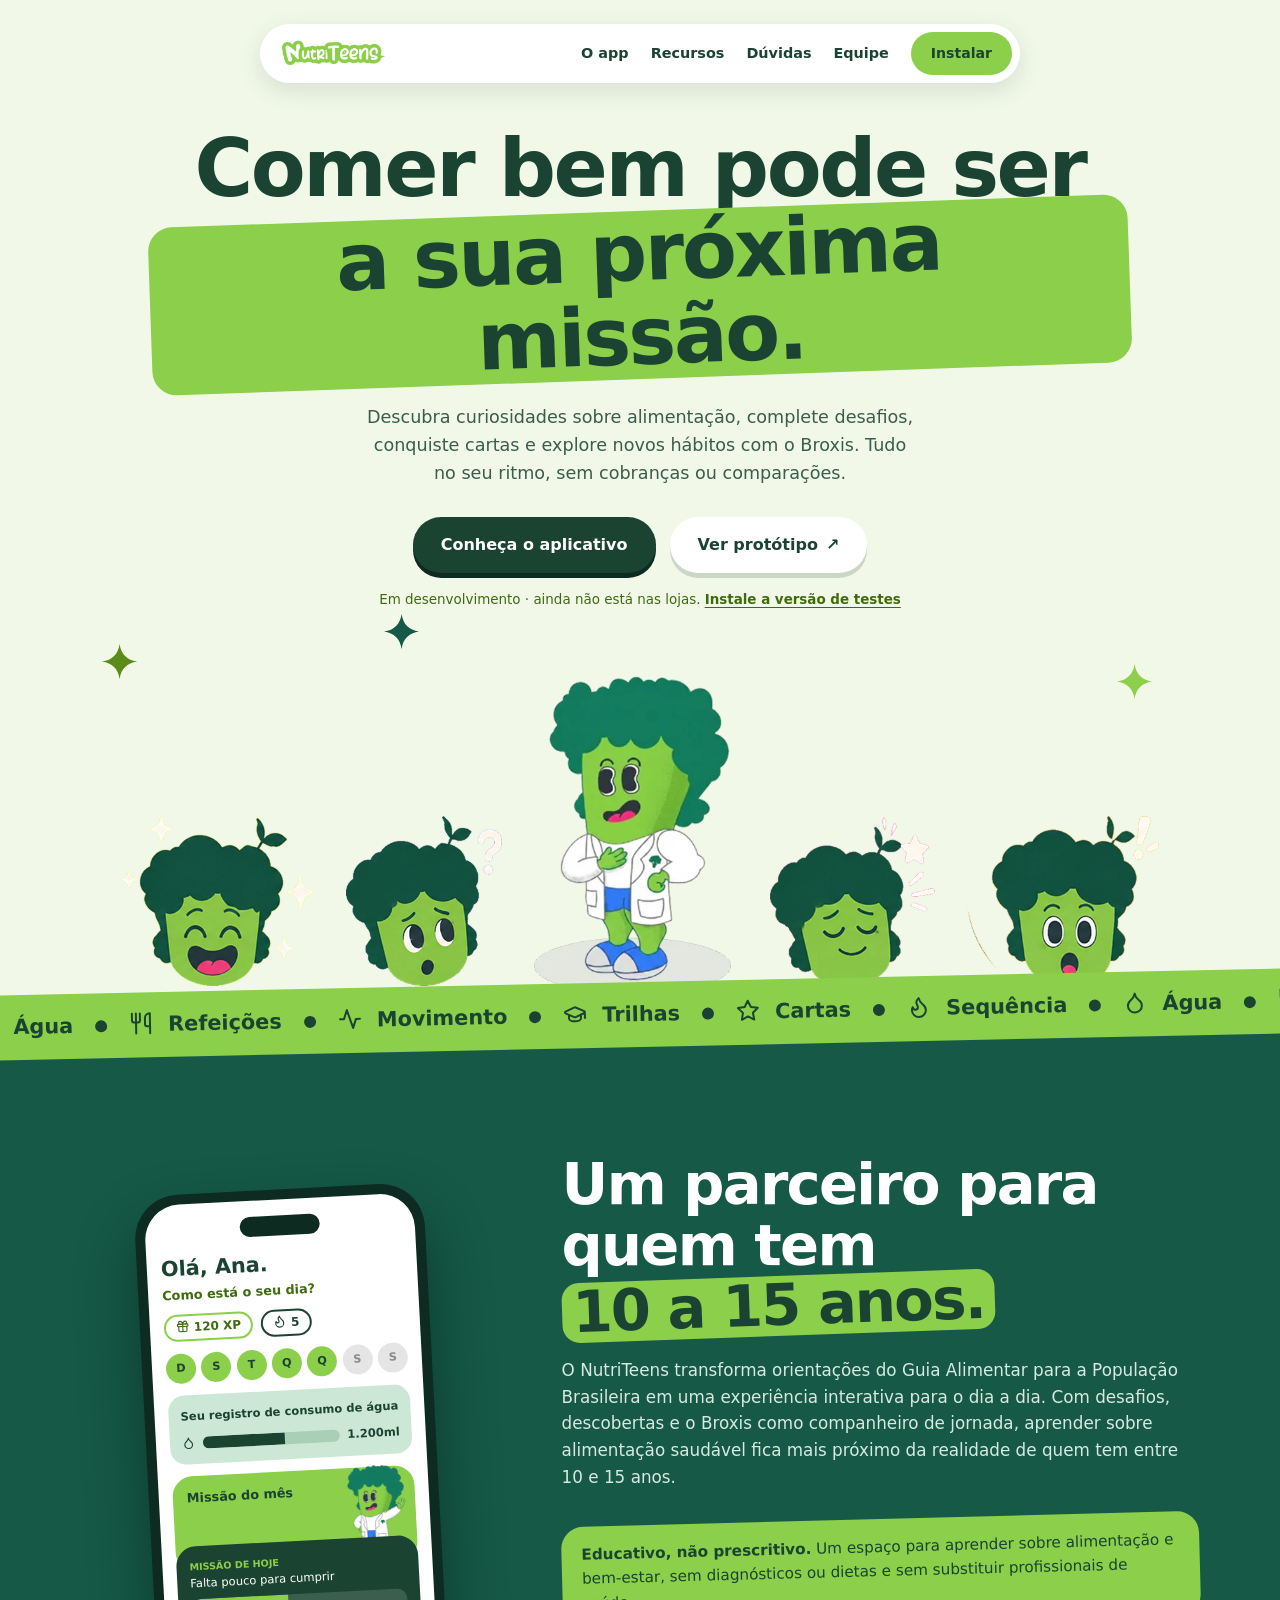
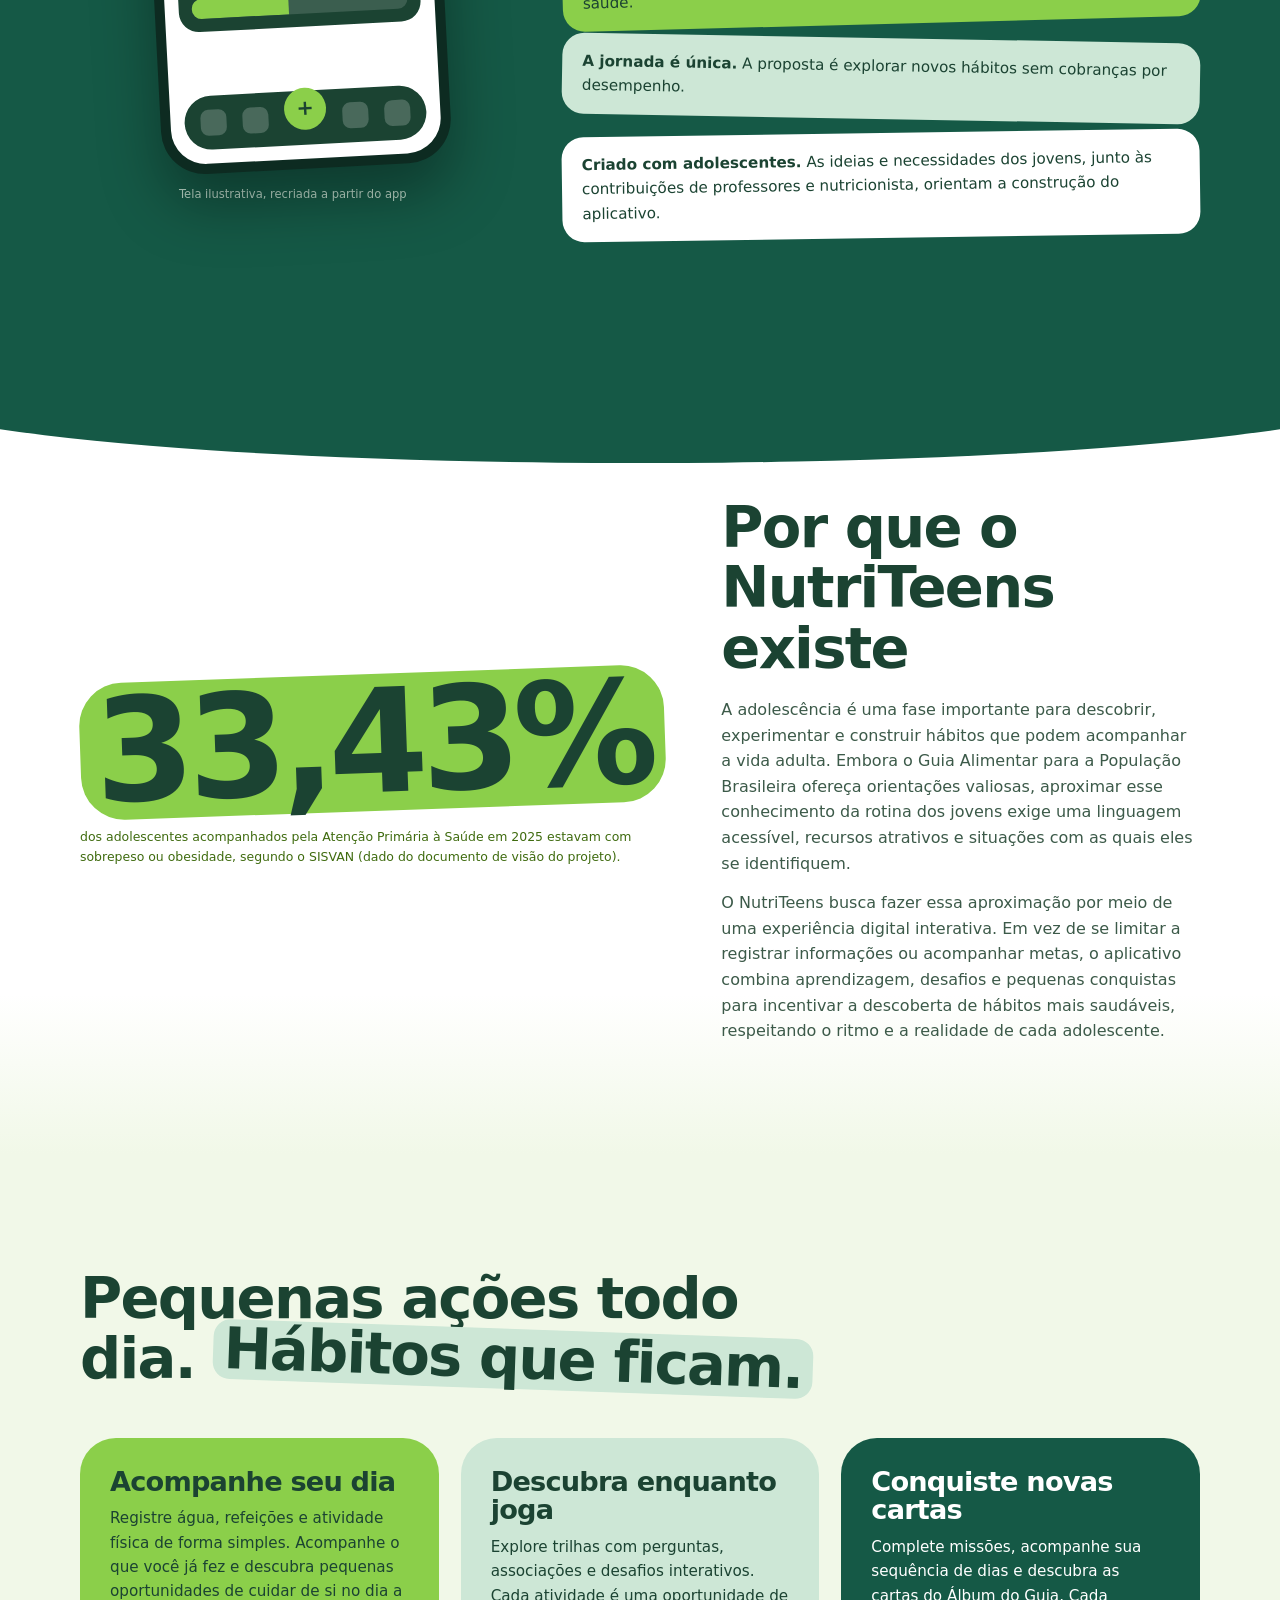
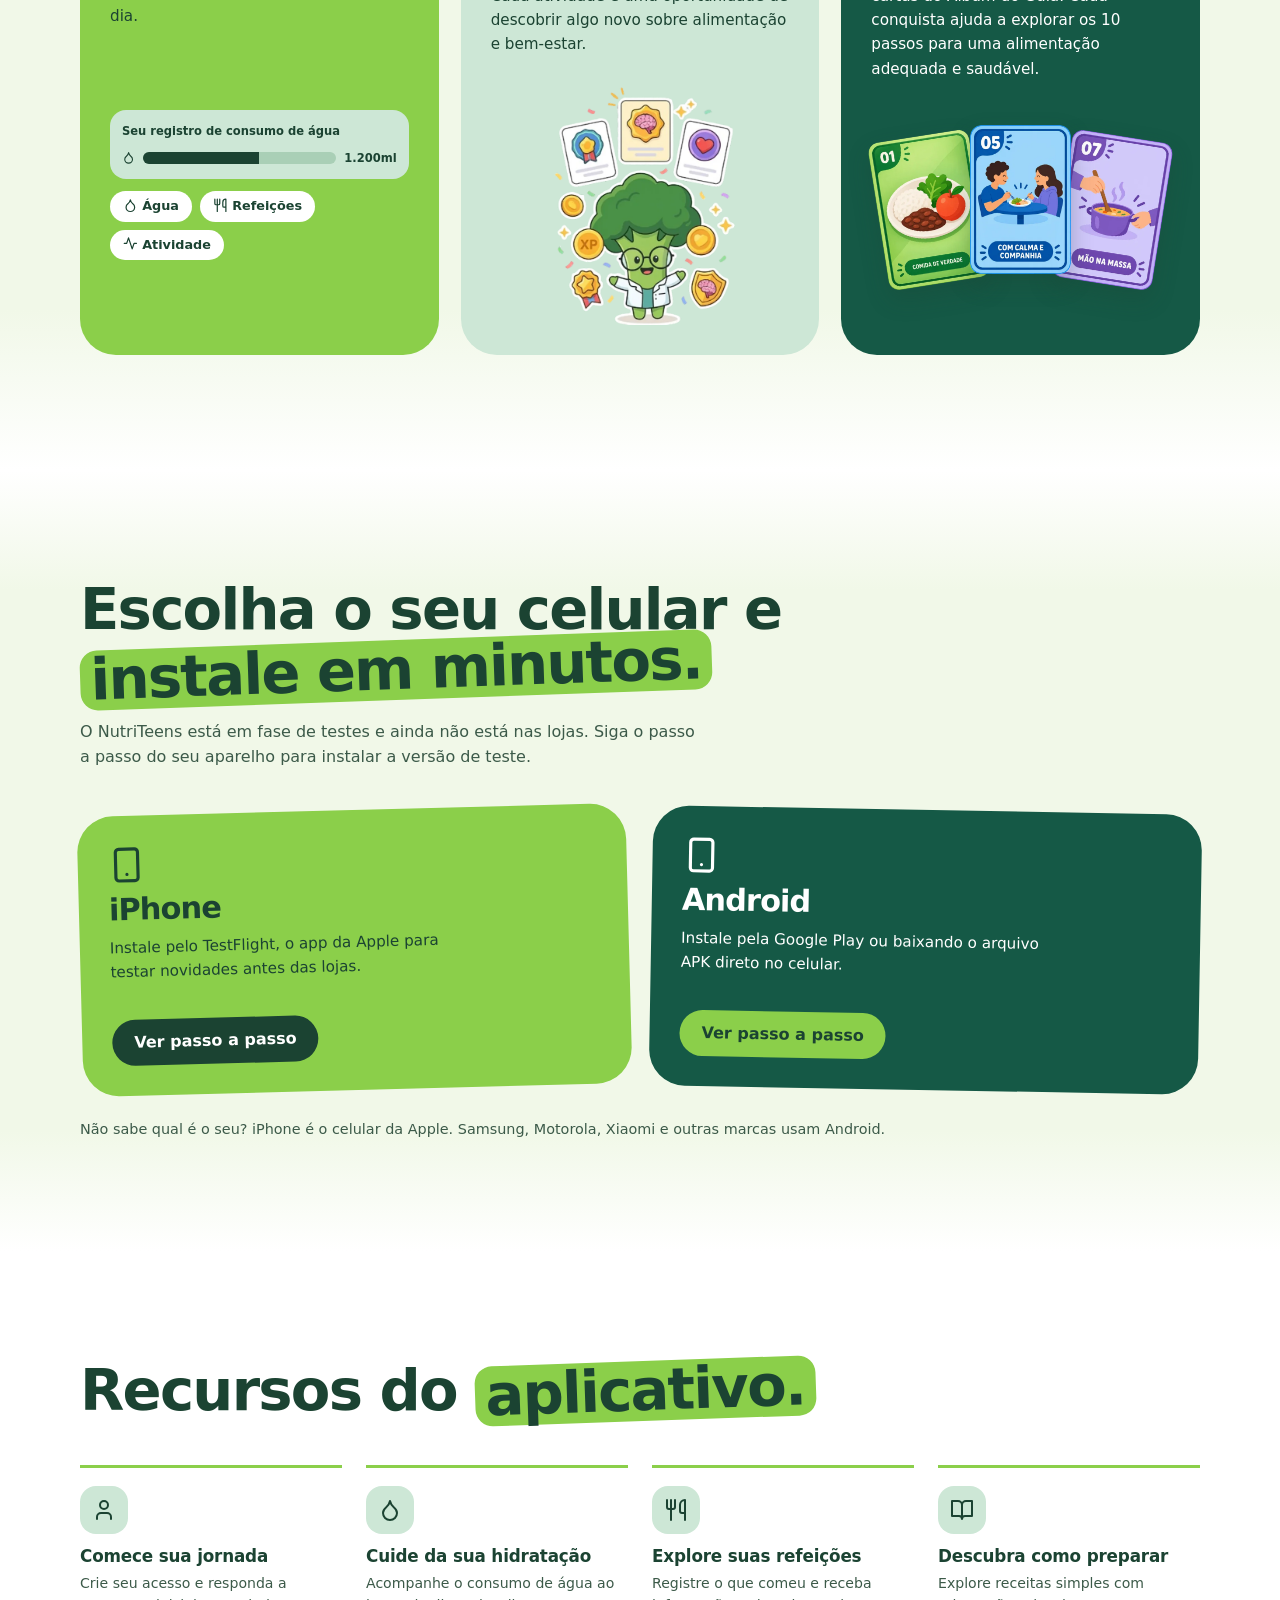
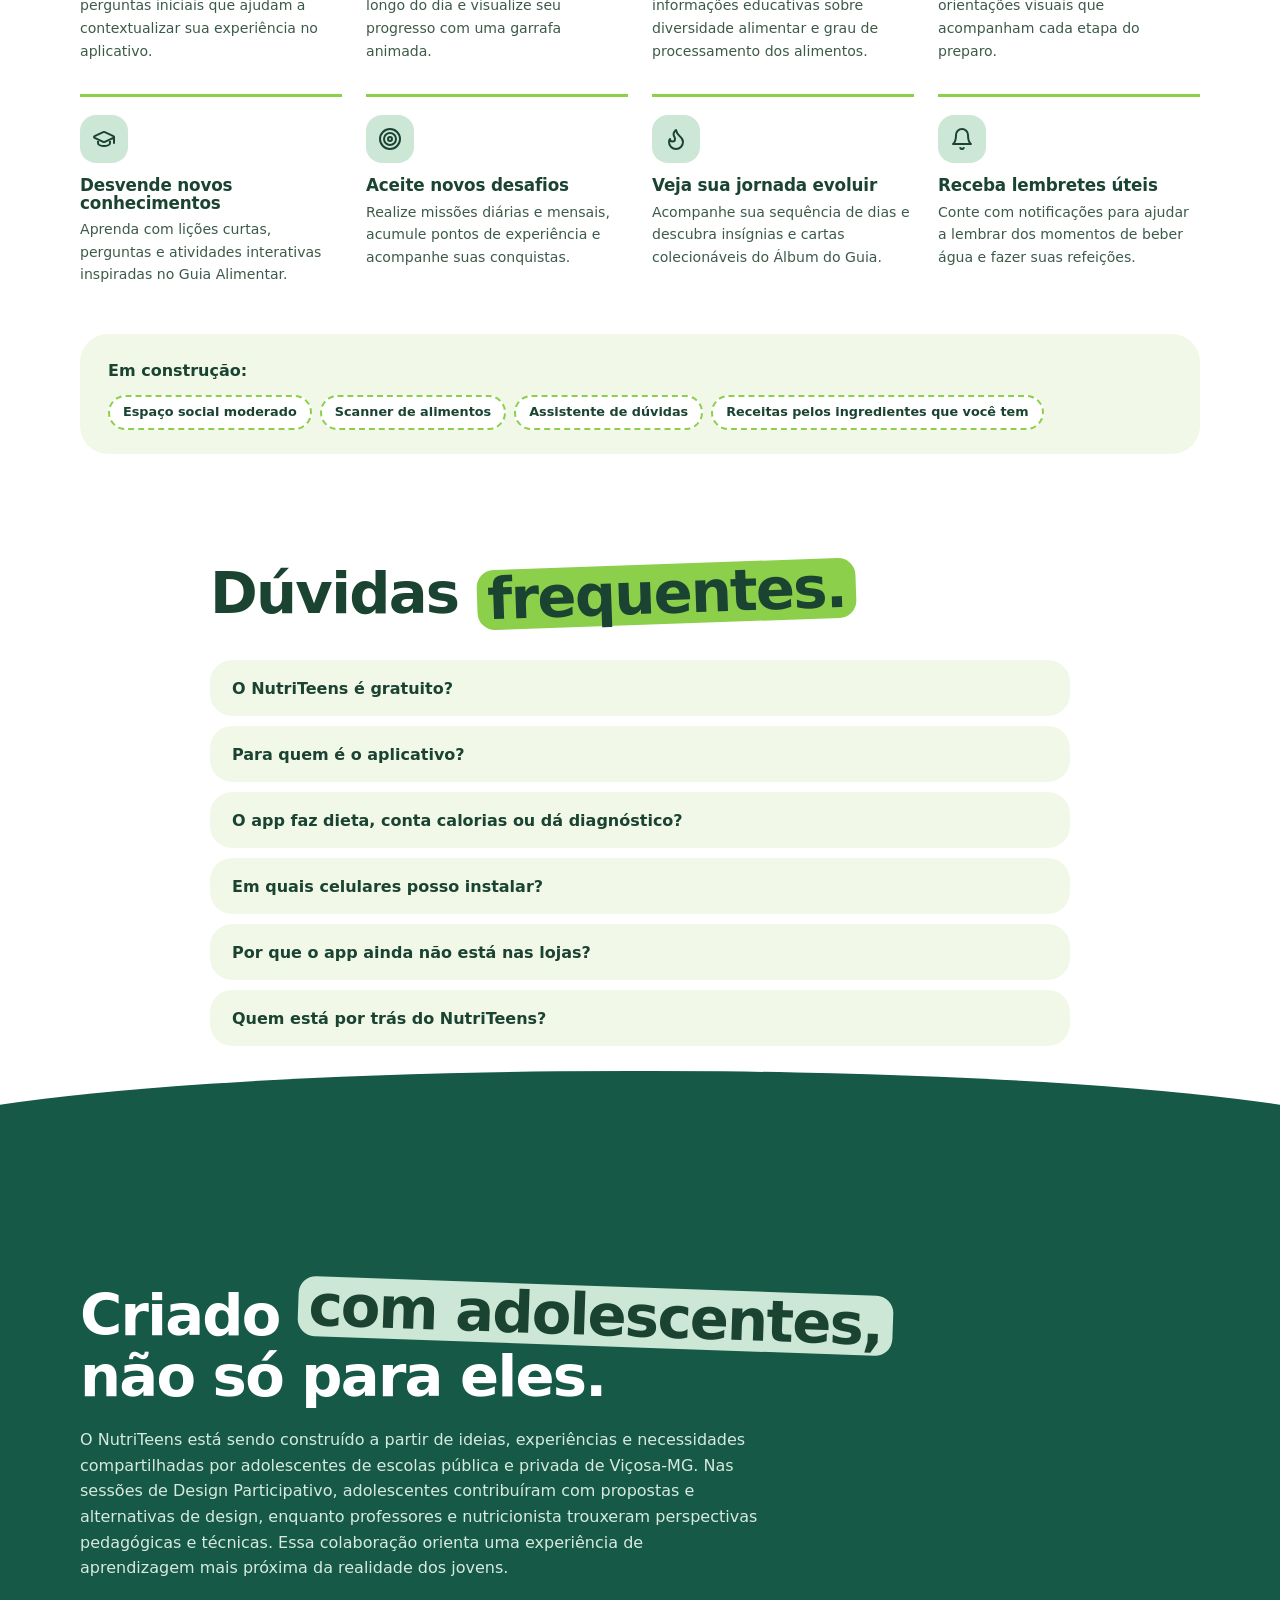
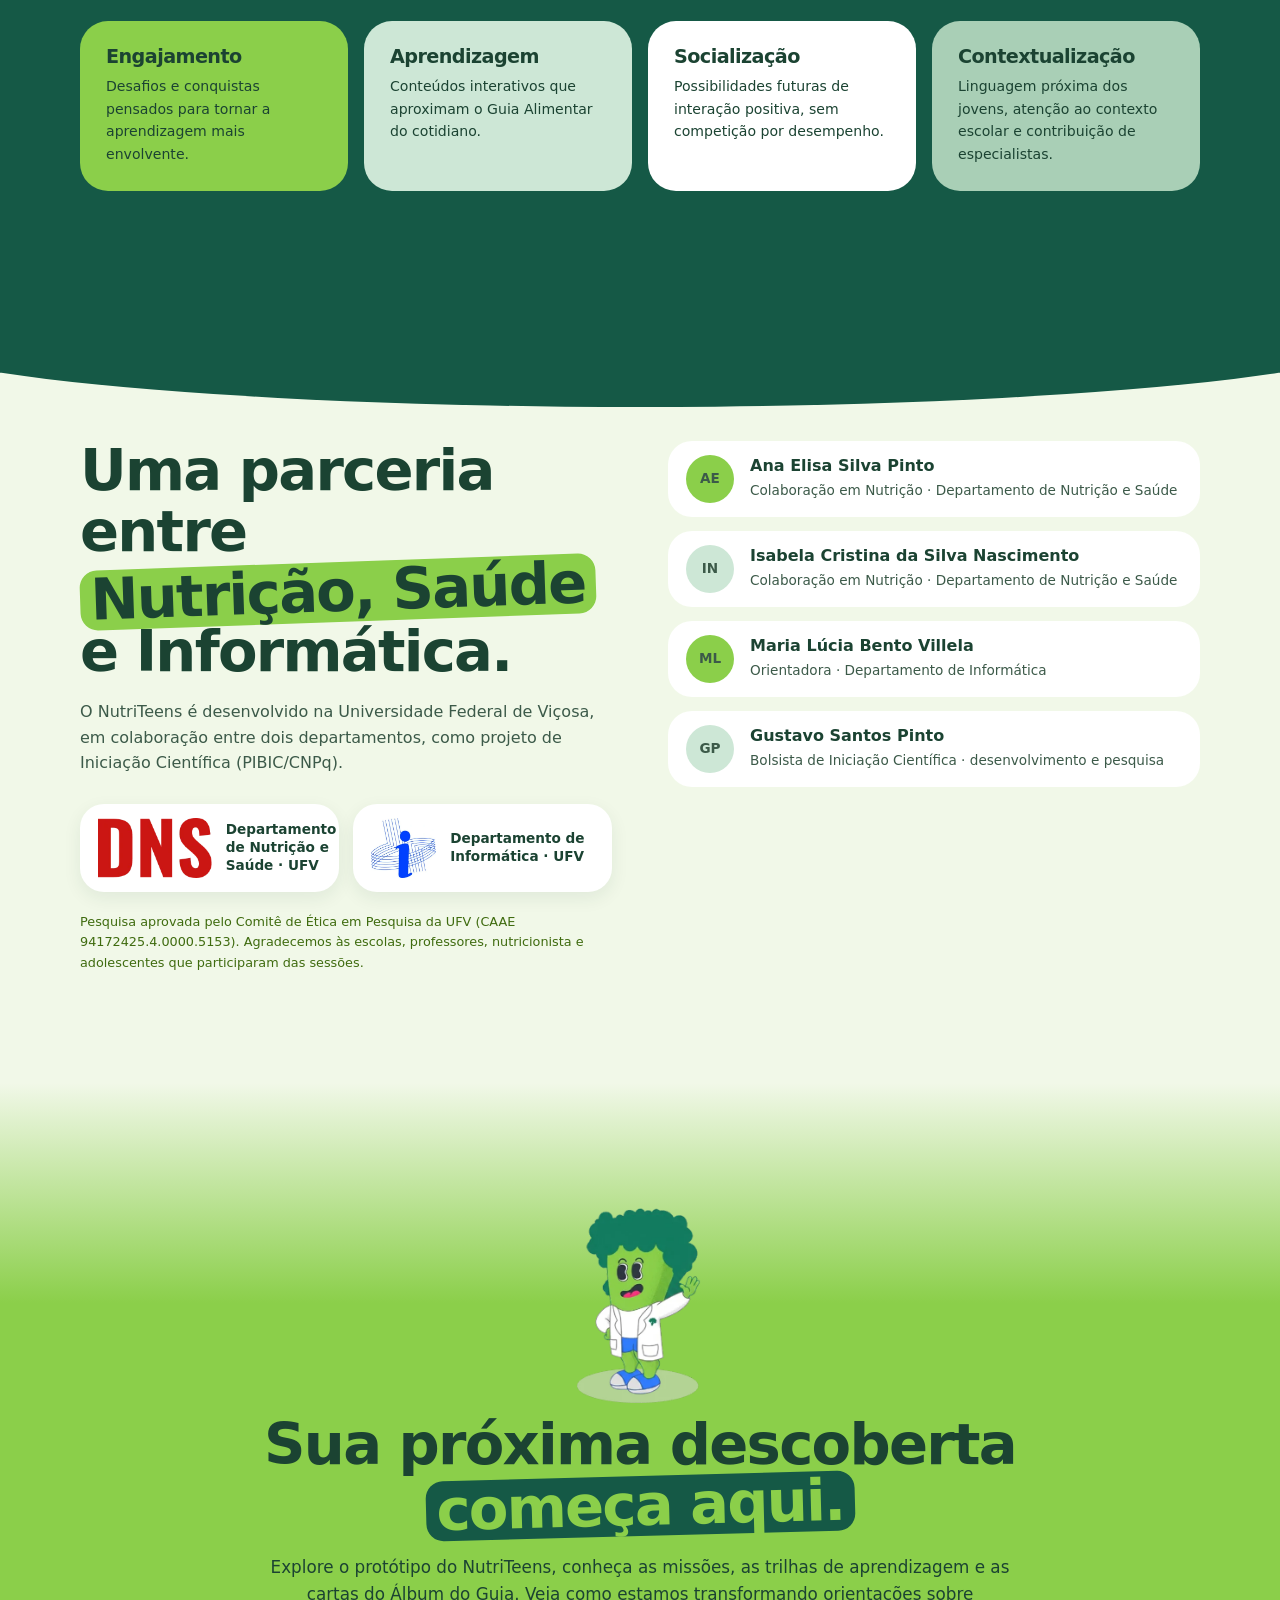
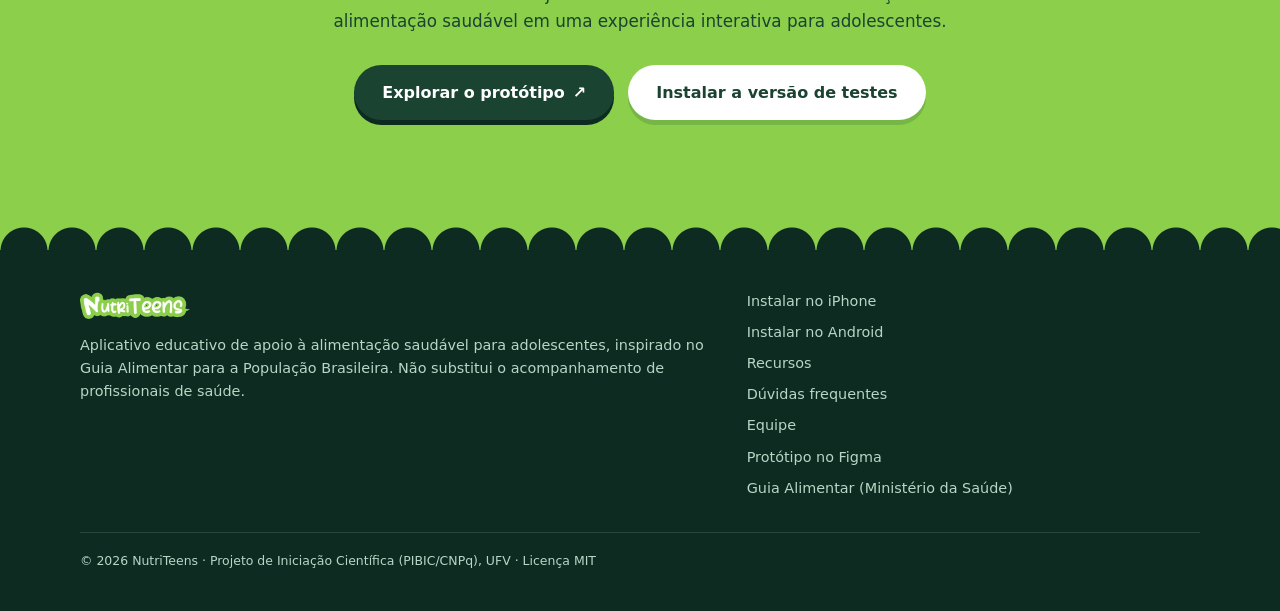
==== commit 2115571d: "Add platform-specific app install guides Add iPhone TestFlight and Android Google Play/APK walkthrou" ====
--- a/index.html
+++ b/index.html
@@ -13,6 +13,7 @@
   <meta property="og:image" content="assets/broxis-apresentando.webp">
   <link rel="icon" href="assets/favicon.png">
   <link rel="stylesheet" href="css/style.css">
+ 
 </head>
 
 <body>
@@ -62,119 +63,77 @@
       <symbol id="spk" viewBox="0 0 24 24">
         <path d="M12 0c1 7 5 11 12 12-7 1-11 5-12 12-1-7-5-11-12-12 7-1 11-5 12-12z" />
       </symbol>
+      <symbol id="phone" viewBox="0 0 24 24"><rect x="5" y="2" width="14" height="20" rx="2" /><path d="M12 18h.01" /></symbol>
     </defs>
   </svg>
-
   <a class="skip" href="#conteudo">Ir para o conteúdo</a>
-
   <header>
     <div class="pillnav">
-      <a href="#topo" aria-label="NutriTeens, início">
-        <img src="assets/logo.webp" alt="NutriTeens" width="106" height="30">
-      </a>
-      <nav aria-label="Principal">
-        <a href="#app">O app</a>
-        <a href="#recursos">Recursos</a>
-        <a href="#equipe">Equipe</a>
-        <a class="btn" href="#destaques">Conheça o app</a>
-      </nav>
+      <a href="#topo" aria-label="NutriTeens, início"><img src="assets/logo.webp" alt="NutriTeens" width="106"
+          height="30"></a>
+      <nav aria-label="Principal"><a href="#app">O app</a><a href="#recursos">Recursos</a><a href="#duvidas">Dúvidas</a><a href="#equipe">Equipe</a><a
+          class="btn" href="#instalar">Instalar</a></nav>
     </div>
   </header>
 
   <main id="conteudo">
-
-    <!-- apresentação inicial -->
     <section class="hero" id="topo">
       <div class="wrap">
         <h1>Comer bem pode ser <mark>a sua próxima missão.</mark></h1>
-
-        <p class="sub">
-          Descubra curiosidades sobre alimentação, complete desafios,
-          conquiste cartas e explore novos hábitos com o Broxis.
-          Tudo no seu ritmo, sem cobranças ou comparações.
-        </p>
-
+        <p class="sub">Descubra curiosidades sobre alimentação, complete desafios, conquiste cartas e explore novos hábitos com o Broxis. Tudo no seu ritmo, sem cobranças ou comparações.</p>
         <div class="cta">
           <a class="btn btn-d" href="#destaques">Conheça o aplicativo</a>
           <a class="btn btn-w"
             href="https://www.figma.com/design/Ckl9eni0Mxqnb0QPM0pmhx/IIRE_2026?node-id=0-1&t=lJZu1jk4vyoPmUJK-1"
-            target="_blank" rel="noopener">
-            Ver protótipo <span aria-hidden="true">↗</span>
-          </a>
-        </div>
-
-        <p class="note">
-          Em desenvolvimento · ainda não disponível nas lojas
-        </p>
-      </div>
-
+            target="_blank" rel="noopener">Ver protótipo <span aria-hidden="true">↗</span></a>
+        </div>
+        <p class="note">Em desenvolvimento · ainda não está nas lojas. <a href="#instalar">Instale a versão de testes</a></p>
+      </div>
       <div class="crew" aria-hidden="true">
-        <svg class="sp" style="--c:var(--or);left:8%;top:-10px"
-          viewBox="0 0 24 24" aria-hidden="true">
+        <svg class="sp" style="--c:var(--or);left:8%;top:-10px" viewBox="0 0 24 24" aria-hidden="true">
+          <use href="#spk" />
+        </svg><svg class="sp" style="--c:var(--g);right:10%;top:10px;animation-delay:.8s" viewBox="0 0 24 24"
+          aria-hidden="true">
+          <use href="#spk" />
+        </svg><svg class="sp" style="--c:var(--amb);left:30%;top:-40px;animation-delay:1.4s" viewBox="0 0 24 24"
+          aria-hidden="true">
           <use href="#spk" />
         </svg>
-
-        <svg class="sp"
-          style="--c:var(--g);right:10%;top:10px;animation-delay:.8s"
-          viewBox="0 0 24 24" aria-hidden="true">
-          <use href="#spk" />
-        </svg>
-
-        <svg class="sp"
-          style="--c:var(--amb);left:30%;top:-40px;animation-delay:1.4s"
-          viewBox="0 0 24 24" aria-hidden="true">
-          <use href="#spk" />
-        </svg>
-
-        <img class="rx" src="assets/rx-supercontente.webp"
-          alt="" width="170" height="165">
-
-        <img class="rx" src="assets/rx-curioso.webp"
-          alt="" width="170" height="165" style="--d:.6s">
-
-        <img src="assets/broxis-apresentando.webp"
-          alt="" width="200" height="332">
-
-        <img class="rx" src="assets/rx-orgulhoso.webp"
-          alt="" width="170" height="165" style="--d:1.1s">
-
-        <img class="rx hide-s" src="assets/rx-surpreso.webp"
-          alt="" width="170" height="165" style="--d:1.7s">
-      </div>
-    </section>
-
-    <!-- faixa de recursos -->
+        <img class="rx" src="assets/rx-supercontente.webp" alt="" width="170" height="165">
+        <img class="rx" src="assets/rx-curioso.webp" alt="" width="170" height="165" style="--d:.6s">
+        <img src="assets/broxis-apresentando.webp" alt="" width="200" height="332">
+        <img class="rx" src="assets/rx-orgulhoso.webp" alt="" width="170" height="165" style="--d:1.1s">
+        <img class="rx hide-s" src="assets/rx-surpreso.webp" alt="" width="170" height="165" style="--d:1.7s">
+      </div>
+    </section>
     <div class="tick" aria-hidden="true">
-      <div>
-        <svg class="i" aria-hidden="true"><use href="#drop" /></svg>
-        Água<i></i>
-        <svg class="i" aria-hidden="true"><use href="#food" /></svg>
-        Refeições<i></i>
-        <svg class="i" aria-hidden="true"><use href="#act" /></svg>
-        Movimento<i></i>
-        <svg class="i" aria-hidden="true"><use href="#cap" /></svg>
-        Trilhas<i></i>
-        <svg class="i" aria-hidden="true"><use href="#star" /></svg>
-        Cartas<i></i>
-        <svg class="i" aria-hidden="true"><use href="#flame" /></svg>
-        Sequência<i></i>
-
-        <svg class="i" aria-hidden="true"><use href="#drop" /></svg>
-        Água<i></i>
-        <svg class="i" aria-hidden="true"><use href="#food" /></svg>
-        Refeições<i></i>
-        <svg class="i" aria-hidden="true"><use href="#act" /></svg>
-        Movimento<i></i>
-        <svg class="i" aria-hidden="true"><use href="#cap" /></svg>
-        Trilhas<i></i>
-        <svg class="i" aria-hidden="true"><use href="#star" /></svg>
-        Cartas<i></i>
-        <svg class="i" aria-hidden="true"><use href="#flame" /></svg>
-        Sequência<i></i>
-      </div>
+      <div><svg class="i" aria-hidden="true">
+          <use href="#drop" />
+        </svg> Água<i></i><svg class="i" aria-hidden="true">
+          <use href="#food" />
+        </svg> Refeições<i></i><svg class="i" aria-hidden="true">
+          <use href="#act" />
+        </svg> Movimento<i></i><svg class="i" aria-hidden="true">
+          <use href="#cap" />
+        </svg> Trilhas<i></i><svg class="i" aria-hidden="true">
+          <use href="#star" />
+        </svg> Cartas<i></i><svg class="i" aria-hidden="true">
+          <use href="#flame" />
+        </svg> Sequência<i></i><svg class="i" aria-hidden="true">
+          <use href="#drop" />
+        </svg> Água<i></i><svg class="i" aria-hidden="true">
+          <use href="#food" />
+        </svg> Refeições<i></i><svg class="i" aria-hidden="true">
+          <use href="#act" />
+        </svg> Movimento<i></i><svg class="i" aria-hidden="true">
+          <use href="#cap" />
+        </svg> Trilhas<i></i><svg class="i" aria-hidden="true">
+          <use href="#star" />
+        </svg> Cartas<i></i><svg class="i" aria-hidden="true">
+          <use href="#flame" />
+        </svg> Sequência<i></i></div>
     </div>
 
-    <!-- apresentação do aplicativo -->
     <section class="app" id="app">
       <div class="wrap">
         <div class="rv">
@@ -184,309 +143,184 @@
               <div class="notch"></div>
               <div class="hi">Olá, Ana.</div>
               <div class="q">Como está o seu dia?</div>
-
-              <div class="pills">
-                <span class="pill">
-                  <svg class="i" aria-hidden="true"><use href="#gift" /></svg>
-                  120 XP
-                </span>
-                <span class="pill f">
-                  <svg class="i" aria-hidden="true"><use href="#flame" /></svg>
-                  5
-                </span>
+              <div class="pills"><span class="pill"><svg class="i" aria-hidden="true">
+                    <use href="#gift" />
+                  </svg> 120 XP</span><span class="pill f"><svg class="i" aria-hidden="true">
+                    <use href="#flame" />
+                  </svg> 5</span></div>
+              <div class="week"><span class="ok">D</span><span class="ok">S</span><span class="ok">T</span><span
+                  class="ok">Q</span><span class="ok">Q</span><span>S</span><span>S</span></div>
+              <div class="water"><b>Seu registro de consumo de água</b>
+                <div class="track"><svg class="i" aria-hidden="true">
+                    <use href="#drop" />
+                  </svg><i></i>1.200ml</div>
               </div>
-
-              <div class="week">
-                <span class="ok">D</span>
-                <span class="ok">S</span>
-                <span class="ok">T</span>
-                <span class="ok">Q</span>
-                <span class="ok">Q</span>
-                <span>S</span>
-                <span>S</span>
-              </div>
-
-              <div class="water">
-                <b>Seu registro de consumo de água</b>
-                <div class="track">
-                  <svg class="i" aria-hidden="true"><use href="#drop" /></svg>
-                  <i></i>1.200ml
+              <div class="mis">
+                <div class="ban">Missão do mês</div><img src="assets/broxis-aceno.webp" alt="" width="64" height="100">
+                <div class="card"><small>MISSÃO DE HOJE</small>Falta pouco para cumprir<div class="bar2"><i></i></div>
                 </div>
               </div>
-
-              <div class="mis">
-                <div class="ban">Missão do mês</div>
-                <img src="assets/broxis-aceno.webp"
-                  alt="" width="64" height="100">
-                <div class="card">
-                  <small>MISSÃO DE HOJE</small>
-                  Falta pouco para cumprir
-                  <div class="bar2"><i></i></div>
-                </div>
-              </div>
-
-              <div class="tabs">
-                <span></span><span></span><b class="fab">+</b><span></span><span></span>
-              </div>
+              <div class="tabs"><span></span><span></span><b class="fab">+</b><span></span><span></span></div>
             </div>
           </div>
           <p class="cap">Tela ilustrativa, recriada a partir do app</p>
         </div>
-
         <div class="rv">
           <h2>Um parceiro para quem tem <mark>10 a 15 anos.</mark></h2>
-
-          <p class="lead">
-            O NutriTeens transforma orientações do Guia Alimentar para a
-            População Brasileira em uma experiência interativa para o dia
-            a dia. Com desafios, descobertas e o Broxis como companheiro
-            de jornada, aprender sobre alimentação saudável fica mais
-            próximo da realidade de quem tem entre 10 e 15 anos.
-          </p>
-
+          <p class="lead">O NutriTeens transforma orientações do Guia Alimentar para a População Brasileira em uma experiência interativa para o dia a dia. Com desafios, descobertas e o Broxis como companheiro de jornada, aprender sobre alimentação saudável fica mais próximo da realidade de quem tem entre 10 e 15 anos.</p>
           <ul class="stk">
-            <li class="sx">
-              <b>Educativo, não prescritivo.</b>
-              Um espaço para aprender sobre alimentação e bem-estar,
-              sem diagnósticos ou dietas e sem substituir profissionais
-              de saúde.
-            </li>
-            <li class="sx">
-              <b>A jornada é única.</b>
-              A proposta é explorar novos hábitos sem rankings,
-              competição entre usuários ou cobranças por desempenho.
-            </li>
-            <li class="sx">
-              <b>Criado com adolescentes.</b>
-              As ideias e necessidades dos jovens, junto às contribuições
-              de professores e nutricionista, orientam a construção
-              do aplicativo.
-            </li>
+            <li class="sx"><b>Educativo, não prescritivo.</b> Um espaço para aprender sobre alimentação e bem-estar, sem diagnósticos ou dietas e sem substituir profissionais de saúde.</li>
+            <li class="sx"><b>A jornada é única.</b> A proposta é explorar novos hábitos sem cobranças por desempenho.</li>
+            <li class="sx"><b>Criado com adolescentes.</b> As ideias e necessidades dos jovens, junto às contribuições de professores e nutricionista, orientam a construção do aplicativo.</li>
           </ul>
         </div>
       </div>
     </section>
 
-    <!-- motivação do projeto -->
     <section class="why" id="porque">
       <div class="wrap">
         <div class="rv">
           <div class="big"><mark>33,43%</mark></div>
-          <p class="src">
-            dos adolescentes acompanhados pela Atenção Primária à Saúde
-            em 2025 estavam com sobrepeso ou obesidade, segundo dados
-            do SISVAN.
-          </p>
-        </div>
-
+          <p class="src">dos adolescentes acompanhados pela Atenção Primária à Saúde em 2025 estavam com sobrepeso ou
+            obesidade, segundo o SISVAN (dado do documento de visão do projeto).</p>
+        </div>
         <div class="rv">
           <h2>Por que o NutriTeens existe</h2>
-
-          <p>
-            A adolescência é uma fase importante para descobrir,
-            experimentar e construir hábitos que podem acompanhar a vida
-            adulta. Embora o Guia Alimentar para a População Brasileira
-            ofereça orientações valiosas, aproximar esse conhecimento
-            da rotina dos jovens exige uma linguagem acessível,
-            recursos atrativos e situações com as quais eles se identifiquem.
-          </p>
-
-          <p>
-            O NutriTeens busca fazer essa aproximação por meio de uma
-            experiência digital interativa. Em vez de se limitar a
-            registrar informações ou acompanhar metas, o aplicativo
-            combina aprendizagem, desafios e pequenas conquistas para
-            incentivar a descoberta de hábitos mais saudáveis,
-            respeitando o ritmo e a realidade de cada adolescente.
-          </p>
-        </div>
-      </div>
-    </section>
-
-    <!-- destaques da experiência -->
+          <p>A adolescência é uma fase importante para descobrir, experimentar e construir hábitos que podem acompanhar a vida adulta. Embora o Guia Alimentar para a População Brasileira ofereça orientações valiosas, aproximar esse conhecimento da rotina dos jovens exige uma linguagem acessível, recursos atrativos e situações com as quais eles se identifiquem.</p>
+          <p>O NutriTeens busca fazer essa aproximação por meio de uma experiência digital interativa. Em vez de se limitar a registrar informações ou acompanhar metas, o aplicativo combina aprendizagem, desafios e pequenas conquistas para incentivar a descoberta de hábitos mais saudáveis, respeitando o ritmo e a realidade de cada adolescente.</p>
+        </div>
+      </div>
+    </section>
+
     <section class="feat" id="destaques">
       <div class="wrap">
-        <h2 class="rv">
-          Pequenas ações todo dia.
-          <mark class="b">Hábitos que ficam.</mark>
-        </h2>
-
+        <h2 class="rv">Pequenas ações todo dia. <mark class="b">Hábitos que ficam.</mark></h2>
         <div class="blks">
           <article class="blk rv">
             <h3>Acompanhe seu dia</h3>
-            <p>
-              Registre água, refeições e atividade física de forma simples.
-              Acompanhe o que você já fez e descubra pequenas oportunidades
-              de cuidar de si no dia a dia.
-            </p>
-
+            <p>Registre água, refeições e atividade física de forma simples. Acompanhe o que você já fez e descubra pequenas oportunidades de cuidar de si no dia a dia.</p>
             <div class="vis">
               <div style="width:100%">
-                <div class="water">
-                  <b>Seu registro de consumo de água</b>
-                  <div class="track">
-                    <svg class="i" aria-hidden="true"><use href="#drop" /></svg>
-                    <i></i>1.200ml
-                  </div>
+                <div class="water"><b>Seu registro de consumo de água</b>
+                  <div class="track"><svg class="i" aria-hidden="true">
+                      <use href="#drop" />
+                    </svg><i></i>1.200ml</div>
                 </div>
-
                 <ul class="chips">
-                  <li>
-                    <svg class="i" aria-hidden="true"><use href="#drop" /></svg>
-                    Água
-                  </li>
-                  <li>
-                    <svg class="i" aria-hidden="true"><use href="#food" /></svg>
-                    Refeições
-                  </li>
-                  <li>
-                    <svg class="i" aria-hidden="true"><use href="#act" /></svg>
-                    Atividade
-                  </li>
+                  <li><svg class="i" aria-hidden="true">
+                      <use href="#drop" />
+                    </svg> Água</li>
+                  <li><svg class="i" aria-hidden="true">
+                      <use href="#food" />
+                    </svg> Refeições</li>
+                  <li><svg class="i" aria-hidden="true">
+                      <use href="#act" />
+                    </svg> Atividade</li>
                 </ul>
               </div>
             </div>
           </article>
-
           <article class="blk rv">
             <h3>Descubra enquanto joga</h3>
-            <p>
-              Explore trilhas com perguntas, associações e desafios
-              interativos. Cada atividade é uma oportunidade de descobrir
-              algo novo sobre alimentação e bem-estar.
-            </p>
-
+            <p>Explore trilhas com perguntas, associações e desafios interativos. Cada atividade é uma oportunidade de descobrir algo novo sobre alimentação e bem-estar.</p>
+            <div class="vis"><img src="assets/aprenda.webp"
+                alt="Broxis em uma trilha de aprendizagem com estrelas e medalhas" width="420" height="518"
+                loading="lazy" style="max-height:250px;width:auto"></div>
+          </article>
+          <article class="blk rv">
+            <h3>Conquiste novas cartas</h3>
+            <p>Complete missões, acompanhe sua sequência de dias e descubra as cartas do Álbum do Guia. Cada conquista ajuda a explorar os 10 passos para uma alimentação adequada e saudável.</p>
             <div class="vis">
-              <img src="assets/aprenda.webp"
-                alt="Broxis em uma trilha de aprendizagem com estrelas e medalhas"
-                width="420" height="518" loading="lazy"
-                style="max-height:250px;width:auto">
+              <div class="cards"><img src="assets/carta-01.webp" alt="Carta 01: Comida de verdade" width="360"
+                  height="530" loading="lazy"><img src="assets/carta-05.webp" alt="Carta 05: Com calma e companhia"
+                  width="360" height="530" loading="lazy"><img src="assets/carta-07.webp" alt="Carta 07: Mão na massa"
+                  width="360" height="530" loading="lazy"></div>
             </div>
           </article>
-
-          <article class="blk rv">
-            <h3>Conquiste novas cartas</h3>
-            <p>
-              Complete missões, acompanhe sua sequência de dias e descubra
-              as cartas do Álbum do Guia. Cada conquista ajuda a explorar
-              os 10 passos para uma alimentação adequada e saudável.
-            </p>
-
-            <div class="vis">
-              <div class="cards">
-                <img src="assets/carta-01.webp"
-                  alt="Carta 01: Comida de verdade"
-                  width="360" height="530" loading="lazy">
-                <img src="assets/carta-05.webp"
-                  alt="Carta 05: Com calma e companhia"
-                  width="360" height="530" loading="lazy">
-                <img src="assets/carta-07.webp"
-                  alt="Carta 07: Mão na massa"
-                  width="360" height="530" loading="lazy">
-              </div>
-            </div>
-          </article>
-        </div>
-      </div>
-    </section>
-
-    <!-- recursos do aplicativo -->
+        </div>
+      </div>
+    </section>
+
+    <section class="get" id="instalar">
+      <div class="wrap">
+        <h2 class="rv">Escolha o seu celular e <mark>instale em minutos.</mark></h2>
+        <p class="lead rv">O NutriTeens está em fase de testes e ainda não está nas lojas. Siga o passo a passo do seu aparelho para instalar a versão de teste.</p>
+        <div class="pick">
+          <a class="opt rv" href="ios.html"><svg class="i" aria-hidden="true"><use href="#phone" /></svg>
+            <h3>iPhone</h3>
+            <p>Instale pelo TestFlight, o app da Apple para testar novidades antes das lojas.</p>
+            <span class="go">Ver passo a passo</span></a>
+          <a class="opt rv" href="android.html"><svg class="i" aria-hidden="true"><use href="#phone" /></svg>
+            <h3>Android</h3>
+            <p>Instale pela Google Play ou baixando o arquivo APK direto no celular.</p>
+            <span class="go">Ver passo a passo</span></a>
+        </div>
+        <p class="hint rv">Não sabe qual é o seu? iPhone é o celular da Apple. Samsung, Motorola, Xiaomi e outras marcas usam Android.</p>
+      </div>
+    </section>
+
     <section class="rec" id="recursos">
       <div class="wrap">
-        <h2 class="rv">Tudo o que já funciona no app <mark>hoje.</mark></h2>
-
+        <h2 class="rv">Recursos do <mark>aplicativo.</mark></h2>
         <div class="grid">
           <div class="it sx">
-            <div class="ic">
-              <svg class="i" aria-hidden="true"><use href="#user" /></svg>
-            </div>
+            <div class="ic"><svg class="i" aria-hidden="true">
+                <use href="#user" />
+              </svg></div>
             <h3>Comece sua jornada</h3>
-            <p>
-              Crie seu acesso e responda a perguntas iniciais que ajudam
-              a contextualizar sua experiência no aplicativo.
-            </p>
-          </div>
-
-          <div class="it sx">
-            <div class="ic">
-              <svg class="i" aria-hidden="true"><use href="#drop" /></svg>
-            </div>
+            <p>Crie seu acesso e responda a perguntas iniciais que ajudam a contextualizar sua experiência no aplicativo.</p>
+          </div>
+          <div class="it sx">
+            <div class="ic"><svg class="i" aria-hidden="true">
+                <use href="#drop" />
+              </svg></div>
             <h3>Cuide da sua hidratação</h3>
-            <p>
-              Acompanhe o consumo de água ao longo do dia e visualize
-              seu progresso com uma garrafa animada.
-            </p>
-          </div>
-
-          <div class="it sx">
-            <div class="ic">
-              <svg class="i" aria-hidden="true"><use href="#food" /></svg>
-            </div>
+            <p>Acompanhe o consumo de água ao longo do dia e visualize seu progresso com uma garrafa animada.</p>
+          </div>
+          <div class="it sx">
+            <div class="ic"><svg class="i" aria-hidden="true">
+                <use href="#food" />
+              </svg></div>
             <h3>Explore suas refeições</h3>
-            <p>
-              Registre o que comeu e receba informações educativas sobre
-              diversidade alimentar e grau de processamento dos alimentos.
-            </p>
-          </div>
-
-          <div class="it sx">
-            <div class="ic">
-              <svg class="i" aria-hidden="true"><use href="#book" /></svg>
-            </div>
+            <p>Registre o que comeu e receba informações educativas sobre diversidade alimentar e grau de processamento dos alimentos.</p>
+          </div>
+          <div class="it sx">
+            <div class="ic"><svg class="i" aria-hidden="true">
+                <use href="#book" />
+              </svg></div>
             <h3>Descubra como preparar</h3>
-            <p>
-              Explore receitas simples com orientações visuais que
-              acompanham cada etapa do preparo.
-            </p>
-          </div>
-
-          <div class="it sx">
-            <div class="ic">
-              <svg class="i" aria-hidden="true"><use href="#cap" /></svg>
-            </div>
+            <p>Explore receitas simples com orientações visuais que acompanham cada etapa do preparo.</p>
+          </div>
+          <div class="it sx">
+            <div class="ic"><svg class="i" aria-hidden="true">
+                <use href="#cap" />
+              </svg></div>
             <h3>Desvende novos conhecimentos</h3>
-            <p>
-              Aprenda com lições curtas, perguntas e atividades
-              interativas inspiradas no Guia Alimentar.
-            </p>
-          </div>
-
-          <div class="it sx">
-            <div class="ic">
-              <svg class="i" aria-hidden="true"><use href="#target" /></svg>
-            </div>
+            <p>Aprenda com lições curtas, perguntas e atividades interativas inspiradas no Guia Alimentar.</p>
+          </div>
+          <div class="it sx">
+            <div class="ic"><svg class="i" aria-hidden="true">
+                <use href="#target" />
+              </svg></div>
             <h3>Aceite novos desafios</h3>
-            <p>
-              Realize missões diárias e mensais, acumule pontos de
-              experiência e acompanhe suas conquistas.
-            </p>
-          </div>
-
-          <div class="it sx">
-            <div class="ic">
-              <svg class="i" aria-hidden="true"><use href="#flame" /></svg>
-            </div>
+            <p>Realize missões diárias e mensais, acumule pontos de experiência e acompanhe suas conquistas.</p>
+          </div>
+          <div class="it sx">
+            <div class="ic"><svg class="i" aria-hidden="true">
+                <use href="#flame" />
+              </svg></div>
             <h3>Veja sua jornada evoluir</h3>
-            <p>
-              Acompanhe sua sequência de dias e descubra insígnias e
-              cartas colecionáveis do Álbum do Guia.
-            </p>
-          </div>
-
-          <div class="it sx">
-            <div class="ic">
-              <svg class="i" aria-hidden="true"><use href="#bell" /></svg>
-            </div>
+            <p>Acompanhe sua sequência de dias e descubra insígnias e cartas colecionáveis do Álbum do Guia.</p>
+          </div>
+          <div class="it sx">
+            <div class="ic"><svg class="i" aria-hidden="true">
+                <use href="#bell" />
+              </svg></div>
             <h3>Receba lembretes úteis</h3>
-            <p>
-              Conte com notificações para ajudar a lembrar dos momentos
-              de beber água e fazer suas refeições.
-            </p>
-          </div>
-        </div>
-
-        <div class="soon rv">
-          <b>Em construção:</b>
+            <p>Conte com notificações para ajudar a lembrar dos momentos de beber água e fazer suas refeições.</p>
+          </div>
+        </div>
+        <div class="soon rv"><b>Em construção:</b>
           <ul class="chips">
             <li>Espaço social moderado</li>
             <li>Scanner de alimentos</li>
@@ -497,237 +331,120 @@
       </div>
     </section>
 
-    <!-- processo de design participativo -->
+    <section class="steps" id="duvidas">
+      <div class="wrap">
+        <h2 class="rv">Dúvidas <mark>frequentes.</mark></h2>
+        <div class="faq">
+          <details><summary>O NutriTeens é gratuito?</summary><p>Sim. O NutriTeens é um projeto de pesquisa da Universidade Federal de Viçosa e a versão de testes é gratuita.</p></details>
+          <details><summary>Para quem é o aplicativo?</summary><p>Para adolescentes de 10 a 15 anos. Famílias e professores também podem conhecer o app e conversar com os jovens sobre o que eles descobrem nele.</p></details>
+          <details><summary>O app faz dieta, conta calorias ou dá diagnóstico?</summary><p>Não. O NutriTeens é educativo: não prescreve dietas, não faz diagnósticos e não substitui profissionais de saúde. Também não tem contagem calórica rígida, rankings nem comparação entre usuários.</p></details>
+          <details><summary>Em quais celulares posso instalar?</summary><p>No iPhone, pelo TestFlight, e no Android, pela Google Play ou por um arquivo APK. O passo a passo está em <a href="ios.html">Instalar no iPhone</a> e <a href="android.html">Instalar no Android</a>.</p></details>
+          <details><summary>Por que o app ainda não está nas lojas?</summary><p>Ele está em desenvolvimento, como parte de uma pesquisa. Enquanto isso, as versões de teste permitem usar o app e ajudar a melhorá-lo.</p></details>
+          <details><summary>Quem está por trás do NutriTeens?</summary><p>Uma parceria entre os departamentos de Nutrição e Saúde e de Informática da UFV, com adolescentes, professores e nutricionista participando da criação. Conheça a <a href="#equipe">equipe</a>.</p></details>
+        </div>
+      </div>
+    </section>
+
     <section class="how" id="projeto-pesquisa">
       <div class="wrap">
-        <h2 class="rv">
-          Criado <mark class="b">com adolescentes,</mark> não só para eles.
-        </h2>
-
-        <p class="lead rv">
-          O NutriTeens está sendo construído a partir de ideias, experiências
-          e necessidades compartilhadas por adolescentes de escolas pública
-          e privada de Viçosa-MG. Nas sessões de Design Participativo,
-          adolescentes contribuíram com propostas e alternativas de design,
-          enquanto professores e nutricionista trouxeram perspectivas
-          pedagógicas e técnicas. Essa colaboração orienta uma experiência
-          de aprendizagem mais próxima da realidade dos jovens.
-        </p>
-
+        <h2 class="rv">Criado <mark class="b">com adolescentes,</mark> não só para eles.</h2>
+        <p class="lead rv">O NutriTeens está sendo construído a partir de ideias, experiências e necessidades compartilhadas por adolescentes de escolas pública e privada de Viçosa-MG. Nas sessões de Design Participativo, adolescentes contribuíram com propostas e alternativas de design, enquanto professores e nutricionista trouxeram perspectivas pedagógicas e técnicas. Essa colaboração orienta uma experiência de aprendizagem mais próxima da realidade dos jovens.</p>
         <div class="dim">
           <div class="sx">
             <h3>Engajamento</h3>
-            <p>
-              Desafios e conquistas pensados para tornar a aprendizagem
-              mais envolvente.
-            </p>
-          </div>
-
+            <p>Desafios e conquistas pensados para tornar a aprendizagem mais envolvente.</p>
+          </div>
           <div class="sx">
             <h3>Aprendizagem</h3>
-            <p>
-              Conteúdos interativos que aproximam o Guia Alimentar
-              do cotidiano.
-            </p>
-          </div>
-
+            <p>Conteúdos interativos que aproximam o Guia Alimentar do cotidiano.</p>
+          </div>
           <div class="sx">
             <h3>Socialização</h3>
-            <p>
-              Possibilidades futuras de interação positiva, sem competição
-              por desempenho.
-            </p>
-          </div>
-
+            <p>Possibilidades futuras de interação positiva, sem competição por desempenho.</p>
+          </div>
           <div class="sx">
             <h3>Contextualização</h3>
-            <p>
-              Linguagem próxima dos jovens, atenção ao contexto escolar
-              e contribuição de especialistas.
-            </p>
-          </div>
-        </div>
-      </div>
-    </section>
-
-    <!-- equipe e instituições -->
+            <p>Linguagem próxima dos jovens, atenção ao contexto escolar e contribuição de especialistas.</p>
+          </div>
+        </div>
+      </div>
+    </section>
+
     <section class="team" id="equipe">
       <div class="wrap">
         <div class="rv">
-          <h2>
-            Uma parceria entre <mark>Nutrição, Saúde</mark> e Informática.
-          </h2>
-
-          <p class="t">
-            O NutriTeens é desenvolvido na Universidade Federal de Viçosa,
-            em colaboração entre dois departamentos, como projeto de
-            Iniciação Científica (PIBIC/CNPq).
-          </p>
-
+          <h2>Uma parceria entre <mark>Nutrição, Saúde</mark> e Informática.</h2>
+          <p class="t">O NutriTeens é desenvolvido na Universidade Federal de Viçosa, em colaboração entre dois
+            departamentos, como projeto de Iniciação Científica (PIBIC/CNPq).</p>
           <div class="inst">
-            <figure>
-              <img src="assets/dns.webp"
-                alt="Logo do Departamento de Nutrição e Saúde"
-                width="104" height="60" loading="lazy">
-              <figcaption>
-                Departamento de Nutrição e Saúde · UFV
-              </figcaption>
+            <figure><img src="assets/dns.webp" alt="Logo do Departamento de Nutrição e Saúde" width="104" height="60"
+                loading="lazy">
+              <figcaption>Departamento de Nutrição e Saúde · UFV</figcaption>
             </figure>
-
-            <figure>
-              <img src="assets/dpi.webp"
-                alt="Logo do Departamento de Informática"
-                width="65" height="60" loading="lazy">
-              <figcaption>
-                Departamento de Informática · UFV
-              </figcaption>
+            <figure><img src="assets/dpi.webp" alt="Logo do Departamento de Informática" width="65" height="60"
+                loading="lazy">
+              <figcaption>Departamento de Informática · UFV</figcaption>
             </figure>
           </div>
-
-          <p class="small">
-            Pesquisa aprovada pelo Comitê de Ética em Pesquisa da UFV
-            (CAAE 94172425.4.0000.5153). Agradecemos às escolas,
-            professores, nutricionista e adolescentes que participaram
-            das sessões.
-          </p>
-        </div>
-
+          <p class="small">Pesquisa aprovada pelo Comitê de Ética em Pesquisa da UFV (CAAE 94172425.4.0000.5153).
+            Agradecemos às escolas, professores, nutricionista e adolescentes que participaram das sessões.</p>
+        </div>
         <ul class="ppl" aria-label="Equipe">
-          <li class="sx">
-            <span class="av" aria-hidden="true">AE</span>
-            <div>
-              <b>Ana Elisa Silva Pinto</b>
-              <span>Colaboração em Nutrição · Departamento de Nutrição e Saúde</span>
+          <li class="sx"><span class="av" aria-hidden="true">AE</span>
+            <div><b>Ana Elisa Silva Pinto</b><span>Colaboração em Nutrição · Departamento de Nutrição e Saúde</span>
             </div>
           </li>
-
-          <li class="sx">
-            <span class="av" aria-hidden="true">IN</span>
-            <div>
-              <b>Isabela Cristina da Silva Nascimento</b>
-              <span>
-                Colaboração em Nutrição · Departamento de Nutrição e Saúde
-              </span>
-            </div>
+          <li class="sx"><span class="av" aria-hidden="true">IN</span>
+            <div><b>Isabela Cristina da Silva Nascimento</b><span>Colaboração em Nutrição · Departamento de Nutrição e
+                Saúde</span></div>
           </li>
-
-          <li class="sx">
-            <span class="av" aria-hidden="true">ML</span>
-            <div>
-              <b>Maria Lúcia Bento Villela</b>
-              <span>Orientadora · Departamento de Informática</span>
-            </div>
+          <li class="sx"><span class="av" aria-hidden="true">ML</span>
+            <div><b>Maria Lúcia Bento Villela</b><span>Orientadora · Departamento de Informática</span></div>
           </li>
-
-          <li class="sx">
-            <span class="av" aria-hidden="true">GP</span>
-            <div>
-              <b>Gustavo Santos Pinto</b>
-              <span>
-                Bolsista de Iniciação Científica · desenvolvimento e pesquisa
-              </span>
+          <li class="sx"><span class="av" aria-hidden="true">GP</span>
+            <div><b>Gustavo Santos Pinto</b><span>Bolsista de Iniciação Científica · desenvolvimento e pesquisa</span>
             </div>
           </li>
         </ul>
       </div>
     </section>
 
-    <!-- chamada final -->
     <section class="end" id="projeto">
       <div class="wrap rv">
-        <img src="assets/broxis-aceno.webp"
-          alt="Broxis acenando" width="126" height="200" loading="lazy">
-
+        <img src="assets/broxis-aceno.webp" alt="Broxis acenando" width="126" height="200" loading="lazy">
         <h2>Sua próxima descoberta <mark class="a">começa aqui.</mark></h2>
-
-        <p>
-          Explore o protótipo do NutriTeens, conheça as missões, as trilhas
-          de aprendizagem e as cartas do Álbum do Guia. Veja como estamos
-          transformando orientações sobre alimentação saudável em uma
-          experiência interativa para adolescentes.
-        </p>
-
-        <div class="cta">
-          <a class="btn btn-d"
-            href="https://www.figma.com/design/Ckl9eni0Mxqnb0QPM0pmhx/IIRE_2026?node-id=0-1&t=lJZu1jk4vyoPmUJK-1"
-            target="_blank" rel="noopener">
-            Explorar o protótipo <span aria-hidden="true">↗</span>
-          </a>
-        </div>
-
-        <p class="small">
-          O NutriTeens está em desenvolvimento e ainda não está disponível
-          para instalação nas lojas de aplicativos.
-        </p>
+        <p>Explore o protótipo do NutriTeens, conheça as missões, as trilhas de aprendizagem e as cartas do Álbum do Guia. Veja como estamos transformando orientações sobre alimentação saudável em uma experiência interativa para adolescentes.</p>
+        <div class="cta"><a class="btn btn-d" href="https://www.figma.com/design/Ckl9eni0Mxqnb0QPM0pmhx/IIRE_2026?node-id=0-1&t=lJZu1jk4vyoPmUJK-1" target="_blank" rel="noopener">Explorar o protótipo <span aria-hidden="true">↗</span></a>
+          <a class="btn btn-w" href="#instalar">Instalar a versão de testes</a></div>
       </div>
     </section>
   </main>
 
-  <!-- rodapé -->
   <footer>
     <div class="wrap">
-      <div>
-        <img src="assets/logo.webp" alt="NutriTeens" width="113" height="32">
-        <p>
-          Aplicativo educativo de apoio à alimentação saudável para
-          adolescentes, inspirado no Guia Alimentar para a População
-          Brasileira. Não substitui o acompanhamento de profissionais
-          de saúde.
-        </p>
-      </div>
-
+      <div><img src="assets/logo.webp" alt="NutriTeens" width="113" height="32">
+        <p>Aplicativo educativo de apoio à alimentação saudável para adolescentes, inspirado no Guia Alimentar para a
+          População Brasileira. Não substitui o acompanhamento de profissionais de saúde.</p>
+      </div>
       <ul aria-label="Links institucionais">
+        <li><a href="ios.html">Instalar no iPhone</a></li>
+        <li><a href="android.html">Instalar no Android</a></li>
         <li><a href="#recursos">Recursos</a></li>
+        <li><a href="#duvidas">Dúvidas frequentes</a></li>
         <li><a href="#equipe">Equipe</a></li>
-        <li>
-          <a
-            href="https://www.figma.com/design/Ckl9eni0Mxqnb0QPM0pmhx/IIRE_2026?node-id=0-1&t=lJZu1jk4vyoPmUJK-1"
-            target="_blank" rel="noopener">
-            Protótipo no Figma
-          </a>
-        </li>
-        <li>
-          <a
-            href="https://bvsms.saude.gov.br/bvs/publicacoes/guia_alimentar_populacao_brasileira_2ed.pdf"
-            target="_blank" rel="noopener">
-            Guia Alimentar (Ministério da Saúde)
-          </a>
-        </li>
+        <li><a href="https://www.figma.com/design/Ckl9eni0Mxqnb0QPM0pmhx/IIRE_2026?node-id=0-1&t=lJZu1jk4vyoPmUJK-1"
+            target="_blank" rel="noopener">Protótipo no Figma</a></li>
+        <li><a href="https://bvsms.saude.gov.br/bvs/publicacoes/guia_alimentar_populacao_brasileira_2ed.pdf"
+            target="_blank" rel="noopener">Guia Alimentar (Ministério da Saúde)</a></li>
       </ul>
-
-      <small>
-        © 2026 NutriTeens · Projeto de Iniciação Científica (PIBIC/CNPq),
-        UFV · Licença MIT
-      </small>
+      <small>© 2026 NutriTeens · Projeto de Iniciação Científica (PIBIC/CNPq), UFV · Licença MIT</small>
     </div>
   </footer>
-
   <script>
-    const io = new IntersectionObserver(
-      e => e.forEach(x => {
-        if (x.isIntersecting) {
-          x.target.classList.add('in');
-          io.unobserve(x.target);
-        }
-      }),
-      {
-        threshold: .15,
-        rootMargin: '0px 0px -6% 0px'
-      }
-    );
-
+    const io = new IntersectionObserver(e => e.forEach(x => { if (x.isIntersecting) { x.target.classList.add('in'); io.unobserve(x.target) } }), { threshold: .15, rootMargin: '0px 0px -6% 0px' });
     const cnt = new Map();
-
-    document.querySelectorAll('.rv,.sx').forEach(el => {
-      if (el.classList.contains('sx')) {
-        const n = cnt.get(el.parentElement) || 0;
-        cnt.set(el.parentElement, n + 1);
-        el.style.setProperty('--d', (n % 4) * .14 + 's');
-      }
-
-      io.observe(el);
-    });
+    document.querySelectorAll('.rv,.sx').forEach(el => { if (el.classList.contains('sx')) { const n = cnt.get(el.parentElement) || 0; cnt.set(el.parentElement, n + 1); el.style.setProperty('--d', (n % 4) * .14 + 's') } io.observe(el) });
   </script>
 </body>
 
-</html>
+</html>
--- a/css/style.css
+++ b/css/style.css
@@ -1,1264 +1,1560 @@
-  @font-face {
-      font-family: Sora;
-      font-weight: 400;
-      font-display: swap;
-      src: url(assets/Sora-Regular.ttf)
-  }
-
-  @font-face {
-      font-family: Sora;
-      font-weight: 600;
-      font-display: swap;
-      src: url(assets/Sora-SemiBold.ttf)
-  }
-
-  @font-face {
-      font-family: Sora;
-      font-weight: 800;
-      font-display: swap;
-      src: url(assets/Sora-ExtraBold.ttf)
-  }
-
-  :root {
-      --g: #8BCF4A;
-      --gs: #5B8C1A;
-      --gd: #1B4332;
-      --bg: #155946;
-      --mint: #CDE7D6;
-      --sky: #CDE7D6;
-      --amb: #155946;
-      --or: #5B8C1A;
-      --cream: #F1F8E8;
-      --ink: #111827
-  }
-
-  * {
-      box-sizing: border-box;
-      margin: 0
-  }
-
-  html {
-      overflow-x: clip;
-      scroll-behavior: smooth;
-      scroll-padding-top: 90px
-  }
-
-  body {
-      font-family: Sora, system-ui, sans-serif;
-      color: var(--gd);
-      line-height: 1.6;
-      background: var(--cream);
-      -webkit-font-smoothing: antialiased;
-      overflow-x: hidden
-  }
-
-  img {
-      max-width: 100%;
-      display: block
-  }
-
-  a {
-      color: inherit
-  }
-
-  :focus-visible {
-      outline: 3px solid var(--gd);
-      outline-offset: 3px;
-      border-radius: 10px
-  }
-
-  .wrap {
-      width: min(1120px, 100% - 40px);
-      margin-inline: auto
-  }
-
-  .skip {
-      position: absolute;
-      left: -999px;
-      top: 8px;
-      background: #fff;
-      padding: 8px 14px;
-      border-radius: 8px;
-      z-index: 99
-  }
-
-  .skip:focus {
-      left: 8px
-  }
-
-  h1,
-  h2,
-  h3 {
-      line-height: 1.05;
-      font-weight: 800;
-      letter-spacing: -.03em
-  }
-
-  h2 {
-      font-size: clamp(2rem, 5.5vw, 3.6rem)
-  }
-
-  mark {
-      display: inline-block;
-      color: var(--gd);
-      background: var(--g);
-      padding: 0 .18em;
-      border-radius: .3em;
-      transform: rotate(-2deg)
-  }
-
-  mark.b {
-      background: var(--sky);
-      transform: rotate(2deg)
-  }
-
-  mark.a {
-      background: var(--bg);
-      color: var(--g);
-      transform: rotate(-1.5deg)
-  }
-
-  .btn {
-      display: inline-flex;
-      align-items: center;
-      gap: 8px;
-      padding: 15px 28px;
-      border-radius: 999px;
-      font-weight: 600;
-      text-decoration: none;
-      min-height: 52px;
-      transition: transform .2s, box-shadow .2s
-  }
-
-  .btn-d {
-      background: var(--gd);
-      color: #fff;
-      box-shadow: 0 5px 0 #0d2b21
-  }
-
-  .btn-d:hover {
-      transform: translateY(2px);
-      box-shadow: 0 3px 0 #0d2b21
-  }
-
-  .btn-w {
-      background: #fff;
-      color: var(--gd);
-      box-shadow: 0 5px 0 rgba(27, 67, 50, .18)
-  }
-
-  .btn-w:hover {
-      transform: translateY(2px)
-  }
-
-  header {
-      position: sticky;
-      top: 12px;
-      z-index: 20;
-      padding-top: 12px
-  }
-
-  .pillnav {
-      display: flex;
-      align-items: center;
-      justify-content: space-between;
-      background: #fff;
-      border-radius: 999px;
-      padding: 8px 8px 8px 22px;
-      box-shadow: 0 8px 24px rgba(27, 67, 50, .12);
-      max-width: 760px;
-      margin-inline: auto;
-      width: calc(100% - 24px)
-  }
-
-  .pillnav img {
-      height: 30px;
-      width: auto
-  }
-
-  nav {
-      display: flex;
-      gap: 22px;
-      align-items: center
-  }
-
-  nav a {
-      text-decoration: none;
-      font-size: .9rem;
-      font-weight: 600
-  }
-
-  nav a:hover {
-      color: var(--gs)
-  }
-
-  nav .btn {
-      padding: 10px 20px;
-      min-height: 42px;
-      font-size: .88rem;
-      background: var(--g);
-      box-shadow: none;
-      color: var(--gd)
-  }
-
-  @media(max-width:640px) {
-      nav a:not(.btn) {
-          display: none
-      }
-  }
-
-  /* hero */
-  .hero {
-      text-align: center;
-      padding: 56px 0 0;
-      position: relative;
-      overflow: hidden
-  }
-
-  .hero h1 {
-      font-size: clamp(2.5rem, 7.6vw, 5rem);
-      max-width: 980px;
-      margin-inline: auto
-  }
-
-  .hero .sub {
-      max-width: 560px;
-      margin: 24px auto 30px;
-      font-size: 1.1rem;
-      color: var(--gd);
-      opacity: .85
-  }
-
-  .cta {
-      display: flex;
-      flex-wrap: wrap;
-      gap: 14px;
-      justify-content: center
-  }
-
-  .note {
-      margin-top: 16px;
-      font-size: .84rem;
-      color: var(--gs)
-  }
-
-  .crew {
-      display: flex;
-      justify-content: center;
-      align-items: flex-end;
-      gap: clamp(6px, 2.5vw, 32px);
-      margin-top: 44px;
-      position: relative
-  }
-
-  .crew>img:not(.rx) {
-      height: clamp(190px, 32vw, 340px);
-      width: auto;
-      position: relative;
-      z-index: 2
-  }
-
-  .rx {
-      display: block;
-      height: clamp(80px, 15vw, 170px);
-      width: auto;
-      margin-bottom: 8px;
-      animation: bob 4s ease-in-out infinite;
-      animation-delay: var(--d, 0s)
-  }
-
-  @keyframes bob {
-      50% {
-          transform: translateY(-12px) rotate(2deg)
-      }
-  }
-
-  .sp {
-      position: absolute;
-      animation: tw 3s ease-in-out infinite;
-      color: var(--c)
-  }
-
-  @keyframes tw {
-      50% {
-          transform: scale(1.5) rotate(20deg);
-          opacity: .6
-      }
-  }
-
-  .tick i {
-      display: inline-block;
-      width: 12px;
-      height: 12px;
-      border-radius: 50%;
-      background: var(--gd);
-      margin: 0 22px
-  }
-
-  .tick .i {
-      margin-right: 8px
-  }
-
-  .tick {
-      background: var(--g);
-      overflow: hidden;
-      white-space: nowrap;
-      padding: 16px 0;
-      font-weight: 800;
-      font-size: 1.3rem;
-      transform: rotate(-1.2deg);
-      margin: -12px -2% 0;
-      position: relative;
-      z-index: 3
-  }
-
-  .tick div {
-      display: inline-block;
-      animation: mq 28s linear infinite
-  }
-
-  @keyframes mq {
-      to {
-          transform: translateX(-50%)
-      }
-  }
-
-  /* app */
-  .app {
-      background: var(--bg);
-      color: #fff;
-      padding: clamp(80px, 10vw, 130px) 0 clamp(110px, 12vw, 150px);
-      margin-top: -20px;
-      position: relative
-  }
-
-  .app .wrap {
-      display: grid;
-      grid-template-columns: .8fr 1.2fr;
-      gap: 56px;
-      align-items: center
-  }
-
-  .app h2 {
-      color: #fff
-  }
-
-  .app p.lead {
-      margin: 20px 0 28px;
-      font-size: 1.05rem;
-      color: #D8E9DF
-  }
-
-  .stk {
-      list-style: none;
-      padding: 0;
-      display: grid;
-      gap: 14px
-  }
-
-  .stk li {
-      padding: 16px 20px;
-      border-radius: 22px;
-      color: var(--gd);
-      font-size: .95rem;
-      transition: transform .25s
-  }
-
-  .stk li:nth-child(1) {
-      background: var(--g);
-      transform: rotate(-1.5deg)
-  }
-
-  .stk li:nth-child(2) {
-      background: var(--sky);
-      transform: rotate(1deg)
-  }
-
-  .stk li:nth-child(3) {
-      background: #fff;
-      transform: rotate(-.8deg)
-  }
-
-  .stk li:hover {
-      transform: rotate(0) scale(1.02)
-  }
-
-  .phone {
-      width: 290px;
-      margin-inline: auto;
-      background: #0d2b21;
-      border-radius: 44px;
-      padding: 10px;
-      box-shadow: 0 30px 60px rgba(0, 0, 0, .35);
-      transform: rotate(-3deg)
-  }
-
-  .screen {
-      background: #fff;
-      border-radius: 35px;
-      height: 560px;
-      overflow: hidden;
-      position: relative;
-      color: var(--gd);
-      padding: 16px 14px 0
-  }
-
-  .notch {
-      width: 80px;
-      height: 20px;
-      background: #0d2b21;
-      border-radius: 12px;
-      margin: 0 auto 12px
-  }
-
-  .hi {
-      font-weight: 800;
-      font-size: 1.3rem
-  }
-
-  .q {
-      font-weight: 600;
-      font-size: .8rem;
-      color: var(--gs)
-  }
-
-  .pills {
-      display: flex;
-      gap: 8px;
-      margin: 8px 0 12px
-  }
-
-  .pill {
-      border: 2px solid var(--g);
-      border-radius: 999px;
-      padding: 2px 10px;
-      font-weight: 800;
-      font-size: .75rem;
-      color: var(--gs)
-  }
-
-  .pill.f {
-      border-color: var(--gd);
-      color: var(--gd)
-  }
-
-  .week {
-      display: flex;
-      justify-content: space-between;
-      margin-bottom: 12px
-  }
-
-  .week span {
-      width: 30px;
-      height: 30px;
-      border-radius: 50%;
-      display: grid;
-      place-items: center;
-      font-size: .7rem;
-      font-weight: 800;
-      background: #E5E5E5;
-      color: #8B8989
-  }
-
-  .week .ok {
-      background: var(--g);
-      color: var(--gd)
-  }
-
-  .water {
-      background: var(--mint);
-      border-radius: 16px;
-      padding: 12px;
-      margin-bottom: 12px
-  }
-
-  .water b {
-      font-size: .72rem;
-      display: block;
-      margin-bottom: 8px
-  }
-
-  .track {
-      display: flex;
-      align-items: center;
-      gap: 8px;
-      font-weight: 800;
-      font-size: .72rem
-  }
-
-  .track i {
-      flex: 1;
-      height: 12px;
-      border-radius: 6px;
-      background: #A9CFB6;
-      overflow: hidden
-  }
-
-  .track i:after {
-      content: "";
-      display: block;
-      width: 60%;
-      height: 100%;
-      background: var(--gd)
-  }
-
-  .mis {
-      position: relative;
-      margin-top: 6px
-  }
-
-  .mis .ban {
-      background: var(--g);
-      border-radius: 20px;
-      height: 96px;
-      padding: 12px 14px;
-      font-weight: 800;
-      font-size: .8rem
-  }
-
-  .mis img {
-      position: absolute;
-      right: 8px;
-      top: -4px;
-      height: 100px
-  }
-
-  .mis .card {
-      background: var(--gd);
-      color: #fff;
-      border-radius: 20px;
-      padding: 13px;
-      margin-top: -26px;
-      position: relative;
-      font-size: .72rem
-  }
-
-  .card small {
-      display: block;
-      color: var(--g);
-      font-weight: 800
-  }
-
-  .bar2 {
-      height: 20px;
-      border-radius: 10px;
-      background: rgba(255, 255, 255, .14);
-      margin-top: 6px;
-      overflow: hidden
-  }
-
-  .bar2 i {
-      display: block;
-      width: 45%;
-      height: 100%;
-      background: var(--g)
-  }
-
-  .tabs {
-      position: absolute;
-      left: 14px;
-      right: 14px;
-      bottom: 14px;
-      height: 54px;
-      border-radius: 27px;
-      background: var(--gd);
-      display: flex;
-      justify-content: space-evenly;
-      align-items: center
-  }
-
-  .tabs span {
-      width: 26px;
-      height: 26px;
-      border-radius: 8px;
-      background: rgba(255, 255, 255, .2)
-  }
-
-  .tabs .fab {
-      width: 42px;
-      height: 42px;
-      border-radius: 50%;
-      background: var(--g);
-      display: grid;
-      place-items: center;
-      color: var(--gd);
-      font-weight: 800;
-      font-size: 1.3rem;
-      margin-top: -18px
-  }
-
-  .i {
-      width: 1.15em;
-      height: 1.15em;
-      fill: none;
-      stroke: currentColor;
-      stroke-width: 2;
-      stroke-linecap: round;
-      stroke-linejoin: round;
-      vertical-align: -.2em;
-      flex: none
-  }
-
-  .sp {
-      fill: currentColor;
-      stroke: none;
-      width: clamp(1.2rem, 3vw, 2.2rem);
-      height: auto
-  }
-
-  .cap {
-      text-align: center;
-      font-size: .72rem;
-      color: #B9D5C6;
-      margin-top: 16px
-  }
-
-  /* destaques */
-  .feat {
-      padding: clamp(70px, 9vw, 120px) 0;
-      background: linear-gradient(180deg, var(--cream) calc(100% - 160px), #fff)
-  }
-
-  .feat h2 {
-      max-width: 760px;
-      margin-bottom: 48px
-  }
-
-  .blks {
-      display: grid;
-      grid-template-columns: repeat(3, 1fr);
-      gap: 22px
-  }
-
-  .blk {
-      border-radius: 36px;
-      padding: 30px;
-      min-height: 470px;
-      display: flex;
-      flex-direction: column;
-      transition: transform .3s
-  }
-
-  .blk:nth-child(1) {
-      background: var(--g);
-      transform: rotate(-1.5deg)
-  }
-
-  .blk:nth-child(2) {
-      background: var(--sky);
-      transform: translateY(22px) rotate(1deg)
-  }
-
-  .blk:nth-child(3) {
-      background: var(--bg);
-      color: #fff;
-      transform: rotate(-1deg)
-  }
-
-  .blk:hover {
-      transform: rotate(0) translateY(-6px)
-  }
-
-  .blk h3 {
-      font-size: 1.7rem;
-      margin-bottom: 10px
-  }
-
-  .blk p {
-      font-size: .95rem
-  }
-
-  .vis {
-      flex: 1;
-      display: grid;
-      place-items: center;
-      margin-top: 18px
-  }
-
-  .blk .water {
-      width: 100%;
-      margin: 0
-  }
-
-  .chips {
-      display: flex;
-      flex-wrap: wrap;
-      gap: 8px;
-      list-style: none;
-      padding: 0;
-      margin-top: 12px
-  }
-
-  .chips li {
-      background: #fff;
-      padding: 5px 13px;
-      border-radius: 999px;
-      font-size: .8rem;
-      font-weight: 600
-  }
-
-  .cards {
-      display: flex;
-      justify-content: center;
-      width: 100%
-  }
-
-  .cards img {
-      width: 34%;
-      height: auto;
-      border-radius: 10px;
-      box-shadow: 0 10px 22px rgba(27, 67, 50, .28)
-  }
-
-  .cards img:nth-child(1) {
-      transform: rotate(-9deg) translateX(10px)
-  }
-
-  .cards img:nth-child(2) {
-      transform: translateY(-12px);
-      z-index: 2
-  }
-
-  .cards img:nth-child(3) {
-      transform: rotate(9deg) translateX(-10px)
-  }
-
-  /* fim */
-  .end {
-      background: linear-gradient(180deg, var(--cream) 0, #A9CFB6 220px, #A9CFB6 100%);
-      text-align: center;
-      padding: clamp(80px, 10vw, 120px) 0 130px;
-      position: relative;
-      overflow: hidden
-  }
-
-  .end .wrap {
-      max-width: 760px
-  }
-
-  .end img {
-      height: 200px;
-      width: auto;
-      margin: 0 auto 12px
-  }
-
-  .end p {
-      margin: 18px 0 30px;
-      font-size: 1.05rem
-  }
-
-  .end:after {
-      content: "";
-      position: absolute;
-      left: 0;
-      right: 0;
-      bottom: -1px;
-      height: 44px;
-      background: radial-gradient(circle at 24px 44px, #0d2b21 0 23px, transparent 24px) 0 0/48px 44px repeat-x
-  }
-
-  footer {
-      background: #0d2b21;
-      color: #B9D5C6;
-      padding-block: 40px;
-      font-size: .9rem
-  }
-
-  footer .wrap {
-      display: grid;
-      grid-template-columns: 1.4fr 1fr;
-      gap: 32px
-  }
-
-  footer img {
-      height: 32px;
-      width: auto;
-      margin-bottom: 12px
-  }
-
-  footer ul {
-      list-style: none;
-      padding: 0;
-      display: grid;
-      gap: 8px
-  }
-
-  footer a {
-      text-decoration: none
-  }
-
-  footer a:hover {
-      color: var(--g)
-  }
-
-  footer small {
-      grid-column: 1/-1;
-      border-top: 1px solid rgba(255, 255, 255, .12);
-      padding-top: 18px;
-      font-size: .78rem
-  }
-
-  .rv {
-      opacity: 0;
-      transform: translateY(24px);
-      transition: opacity .7s, transform .7s
-  }
-
-  .rv.in {
-      opacity: 1;
-      transform: none
-  }
-
-  @media(max-width:900px) {
-
-      .app .wrap,
-      footer .wrap {
-          grid-template-columns: 1fr;
-          gap: 40px
-      }
-
-      .blks {
-          grid-template-columns: 1fr
-      }
-
-      .blk,
-      .blk:nth-child(n) {
-          transform: none;
-          min-height: 0
-      }
-
-      .hide-s {
-          display: none
-      }
-
-      header {
-          padding-top: 22px;
-          top: 0
-      }
-
-      .hero {
-          padding-top: 30px
-      }
-
-      .hero h1 {
-          font-size: clamp(1.9rem, 8.5vw, 3.4rem);
-          line-height: 1.12
-      }
-
-      .hero .sub {
-          font-size: .95rem;
-          margin: 22px auto 26px
-      }
-
-      .hero .btn {
-          min-height: 50px;
-          padding: 12px 26px
-      }
-
-      .cta {
-          gap: 16px
-      }
-
-      .note {
-          margin-top: 18px;
-          font-size: .76rem
-      }
-
-      .crew {
-          display: block;
-          height: clamp(250px, 72vw, 380px);
-          margin-top: 14px;
-          overflow: hidden
-      }
-
-      .crew>img:not(.rx) {
-          display: none
-      }
-
-      .rx {
-          position: absolute;
-          height: auto;
-          margin: 0
-      }
-
-      .rx[src*=supercontente] {
-          width: min(60vw, 250px);
-          left: 50%;
-          margin-left: calc(min(60vw, 250px)/-2);
-          bottom: 3%;
-          z-index: 2
-      }
-
-      .rx[src*=curioso] {
-          width: min(30vw, 125px);
-          left: calc(50% - min(60vw, 250px)/2 - min(30vw, 125px)*.6);
-          bottom: 10%
-      }
-
-      .rx[src*=orgulhoso] {
-          width: min(30vw, 125px);
-          right: calc(50% - min(60vw, 250px)/2 - min(30vw, 125px)*.6);
-          bottom: 10%
-      }
-
-      .sp {
-          width: 1.4rem;
-          z-index: 3
-      }
-
-      .sp:nth-of-type(1) {
-          left: 10% !important;
-          top: 14% !important
-      }
-
-      .sp:nth-of-type(2) {
-          right: 10% !important;
-          top: 18% !important
-      }
-
-      .sp:nth-of-type(3) {
-          left: 47% !important;
-          top: 3% !important
-      }
-  }
-
-  @media(prefers-reduced-motion:reduce) {
-      * {
-          animation: none !important;
-          transition: none !important;
-          scroll-behavior: auto !important
-      }
-
-      .rv {
-          opacity: 1;
-          transform: none
-      }
-  }
-
-  .why {
-      padding: clamp(70px, 9vw, 110px) 0;
-      background: linear-gradient(180deg, #fff calc(100% - 160px), var(--cream))
-  }
-
-  .why .wrap,
-  .team .wrap {
-      display: grid;
-      grid-template-columns: 1fr 1fr;
-      gap: 56px;
-      align-items: center
-  }
-
-  .big {
-      font-size: clamp(4.2rem, 14vw, 9rem);
-      font-weight: 800;
-      letter-spacing: -.05em;
-      line-height: .95
-  }
-
-  .big mark {
-      padding: 0 .1em
-  }
-
-  .why .src {
-      font-size: .78rem;
-      color: var(--gs);
-      margin-top: 16px
-  }
-
-  .why h2 {
-      margin-bottom: 18px
-  }
-
-  .why p,
-  .how .lead,
-  .it p,
-  .ppl span {
-      color: #3c5a49
-  }
-
-  .why p+p {
-      margin-top: 14px
-  }
-
-  .rec {
-      padding: clamp(70px, 9vw, 110px) 0;
-      background: #fff
-  }
-
-  .rec h2 {
-      max-width: 760px;
-      margin-bottom: 44px
-  }
-
-  .grid {
-      display: grid;
-      grid-template-columns: repeat(4, 1fr);
-      gap: 32px 24px
-  }
-
-  .it {
-      border-top: 3px solid var(--g);
-      padding-top: 18px
-  }
-
-  .ic {
-      width: 48px;
-      height: 48px;
-      border-radius: 16px;
-      background: var(--mint);
-      display: grid;
-      place-items: center;
-      margin-bottom: 14px
-  }
-
-  .ic .i {
-      width: 24px;
-      height: 24px
-  }
-
-  .it h3 {
-      font-size: 1.05rem;
-      margin-bottom: 6px;
-      letter-spacing: -.01em
-  }
-
-  .it p {
-      font-size: .88rem
-  }
-
-  .soon {
-      margin-top: 48px;
-      padding: 24px 28px;
-      border-radius: 28px;
-      background: var(--cream);
-      display: flex;
-      flex-wrap: wrap;
-      gap: 12px;
-      align-items: center
-  }
-
-  .soon b {
-      margin-right: 6px
-  }
-
-  .soon .chips {
-      margin: 0
-  }
-
-  .soon .chips li {
-      border: 2px dashed var(--g)
-  }
-
-  .how {
-      background: var(--bg);
-      color: #fff;
-      padding: clamp(100px, 11vw, 140px) 0;
-      position: relative
-  }
-
-  .how h2 {
-      max-width: 820px
-  }
-
-  .how .lead {
-      max-width: 680px;
-      margin: 20px 0 40px;
-      color: #D8E9DF
-  }
-
-  .dim {
-      display: grid;
-      grid-template-columns: repeat(4, 1fr);
-      gap: 16px
-  }
-
-  .dim div {
-      border-radius: 28px;
-      padding: 26px;
-      color: var(--gd)
-  }
-
-  .dim div:nth-child(1) {
-      background: var(--g)
-  }
-
-  .dim div:nth-child(2) {
-      background: var(--mint)
-  }
-
-  .dim div:nth-child(3) {
-      background: #fff
-  }
-
-  .dim div:nth-child(4) {
-      background: #A9CFB6
-  }
-
-  .dim h3 {
-      font-size: 1.2rem;
-      margin-bottom: 8px
-  }
-
-  .dim p {
-      font-size: .88rem
-  }
-
-  .team {
-      padding: clamp(70px, 9vw, 110px) 0;
-      align-items: start
-  }
-
-  .team .wrap {
-      align-items: start
-  }
-
-  .team p.t {
-      margin-top: 16px;
-      color: #3c5a49
-  }
-
-  .inst {
-      display: flex;
-      gap: 14px;
-      margin: 28px 0 20px;
-      flex-wrap: wrap
-  }
-
-  .inst figure {
-      background: #fff;
-      border-radius: 24px;
-      padding: 14px 18px;
-      display: flex;
-      align-items: center;
-      gap: 14px;
-      flex: 1 1 230px;
-      box-shadow: 0 6px 18px rgba(27, 67, 50, .08)
-  }
-
-  .inst img {
-      height: 60px;
-      width: auto
-  }
-
-  .inst figcaption {
-      font-size: .85rem;
-      font-weight: 600;
-      line-height: 1.3
-  }
-
-  .small {
-      font-size: .8rem;
-      color: var(--gs)
-  }
-
-  .ppl {
-      list-style: none;
-      padding: 0;
-      display: grid;
-      gap: 14px
-  }
-
-  .ppl li {
-      display: flex;
-      gap: 16px;
-      align-items: center;
-      background: #fff;
-      border-radius: 24px;
-      padding: 14px 18px
-  }
-
-  .av {
-      flex: none;
-      width: 48px;
-      height: 48px;
-      border-radius: 50%;
-      background: var(--g);
-      display: grid;
-      place-items: center;
-      font-weight: 800
-  }
-
-  .ppl li:nth-child(even) .av {
-      background: var(--mint)
-  }
-
-  .ppl b {
-      display: block;
-      line-height: 1.3
-  }
-
-  .ppl span {
-      font-size: .85rem
-  }
-
-  @media(max-width:900px) {
-
-      .why .wrap,
-      .team .wrap {
-          grid-template-columns: 1fr;
-          gap: 36px
-      }
-
-      .grid,
-      .dim {
-          grid-template-columns: 1fr 1fr
-      }
-  }
-
-  @media(max-width:560px) {
-
-      .grid,
-      .dim {
-          grid-template-columns: 1fr
-      }
-  }
-
-  .sx {
-      opacity: 0;
-      translate: 0 44px;
-      transition: opacity .6s var(--d, 0s), translate .8s cubic-bezier(.2, .8, .2, 1) var(--d, 0s), transform .25s
-  }
-
-  .sx.in {
-      opacity: 1;
-      translate: none
-  }
-
-  .stk li.sx {
-      translate: 60px 0
-  }
-
-  .stk li.sx.in {
-      translate: none
-  }
-
-  @media(prefers-reduced-motion:reduce) {
-      .sx {
-          opacity: 1;
-          translate: none
-      }
-  }
-
-  .app:after,
-  .how:before,
-  .how:after {
-      --h: clamp(40px, 6vw, 80px);
-      content: "";
-      position: absolute;
-      left: -10%;
-      right: -10%;
-      height: var(--h);
-      background: var(--bg);
-      pointer-events: none
-  }
-
-  .app:after,
-  .how:after {
-      bottom: calc(var(--h)*-1 + 1px);
-      border-radius: 0 0 50% 50%/0 0 100% 100%
-  }
-
-  .how:before {
-      top: calc(var(--h)*-1 + 1px);
-      border-radius: 50% 50% 0 0/100% 100% 0 0
-  }
+@font-face {
+    font-family: Sora;
+    font-weight: 400;
+    font-display: swap;
+    src: url(assets/Sora-Regular.ttf)
+}
+
+@font-face {
+    font-family: Sora;
+    font-weight: 600;
+    font-display: swap;
+    src: url(assets/Sora-SemiBold.ttf)
+}
+
+@font-face {
+    font-family: Sora;
+    font-weight: 800;
+    font-display: swap;
+    src: url(assets/Sora-ExtraBold.ttf)
+}
+
+:root {
+    --g: #8BCF4A;
+    --gs: #3F6B0F;
+    --gd: #1B4332;
+    --bg: #155946;
+    --mint: #CDE7D6;
+    --sky: #CDE7D6;
+    --amb: #155946;
+    --or: #5B8C1A;
+    --cream: #F1F8E8;
+    --ink: #111827
+}
+
+* {
+    box-sizing: border-box;
+    margin: 0
+}
+
+html {
+    overflow-x: clip;
+    scroll-behavior: smooth;
+    scroll-padding-top: 90px
+}
+
+body {
+    font-family: Sora, system-ui, sans-serif;
+    color: var(--gd);
+    line-height: 1.6;
+    background: var(--cream);
+    -webkit-font-smoothing: antialiased;
+    overflow-x: hidden
+}
+
+img {
+    max-width: 100%;
+    display: block
+}
+
+a {
+    color: inherit
+}
+
+:focus-visible {
+    outline: 3px solid var(--gd);
+    outline-offset: 3px;
+    border-radius: 10px
+}
+
+.wrap {
+    width: min(1120px, 100% - 40px);
+    margin-inline: auto
+}
+
+.skip {
+    position: absolute;
+    left: -999px;
+    top: 8px;
+    background: #fff;
+    padding: 8px 14px;
+    border-radius: 8px;
+    z-index: 99
+}
+
+.skip:focus {
+    left: 8px
+}
+
+h1,
+h2,
+h3 {
+    line-height: 1.05;
+    font-weight: 800;
+    letter-spacing: -.03em
+}
+
+h2 {
+    font-size: clamp(2rem, 5.5vw, 3.6rem)
+}
+
+mark {
+    display: inline-block;
+    color: var(--gd);
+    background: var(--g);
+    padding: 0 .18em;
+    border-radius: .3em;
+    transform: rotate(-2deg)
+}
+
+mark.b {
+    background: var(--sky);
+    transform: rotate(2deg)
+}
+
+mark.a {
+    background: var(--bg);
+    color: var(--g);
+    transform: rotate(-1.5deg)
+}
+
+.btn {
+    display: inline-flex;
+    align-items: center;
+    gap: 8px;
+    padding: 15px 28px;
+    border-radius: 999px;
+    font-weight: 600;
+    text-decoration: none;
+    min-height: 52px;
+    transition: transform .2s, box-shadow .2s
+}
+
+.btn-d {
+    background: var(--gd);
+    color: #fff;
+    box-shadow: 0 5px 0 #0d2b21
+}
+
+.btn-d:hover {
+    transform: translateY(2px);
+    box-shadow: 0 3px 0 #0d2b21
+}
+
+.btn-w {
+    background: #fff;
+    color: var(--gd);
+    box-shadow: 0 5px 0 rgba(27, 67, 50, .18)
+}
+
+.btn-w:hover {
+    transform: translateY(2px)
+}
+
+header {
+    position: sticky;
+    top: 12px;
+    z-index: 20;
+    padding-top: 12px
+}
+
+.pillnav {
+    display: flex;
+    align-items: center;
+    justify-content: space-between;
+    background: #fff;
+    border-radius: 999px;
+    padding: 8px 8px 8px 22px;
+    box-shadow: 0 8px 24px rgba(27, 67, 50, .12);
+    max-width: 760px;
+    margin-inline: auto;
+    width: calc(100% - 24px)
+}
+
+.pillnav img {
+    height: 30px;
+    width: auto
+}
+
+nav {
+    display: flex;
+    gap: 22px;
+    align-items: center
+}
+
+nav a {
+    text-decoration: none;
+    font-size: .9rem;
+    font-weight: 600
+}
+
+nav a:hover {
+    color: var(--gs)
+}
+
+nav .btn {
+    padding: 10px 20px;
+    min-height: 42px;
+    font-size: .88rem;
+    background: var(--g);
+    box-shadow: none;
+    color: var(--gd)
+}
+
+@media(max-width:640px) {
+    nav a:not(.btn) {
+        display: none
+    }
+}
+
+/* hero */
+.hero {
+    text-align: center;
+    padding: 56px 0 0;
+    position: relative;
+    overflow: hidden
+}
+
+.hero h1 {
+    font-size: clamp(2.5rem, 7.6vw, 5rem);
+    max-width: 980px;
+    margin-inline: auto
+}
+
+.hero .sub {
+    max-width: 560px;
+    margin: 24px auto 30px;
+    font-size: 1.1rem;
+    color: var(--gd);
+    opacity: .85
+}
+
+.cta {
+    display: flex;
+    flex-wrap: wrap;
+    gap: 14px;
+    justify-content: center
+}
+
+.note {
+    margin-top: 16px;
+    font-size: .84rem;
+    color: var(--gs)
+}
+
+.crew {
+    display: flex;
+    justify-content: center;
+    align-items: flex-end;
+    gap: clamp(6px, 2.5vw, 32px);
+    margin-top: 44px;
+    position: relative
+}
+
+.crew>img:not(.rx) {
+    height: clamp(190px, 32vw, 340px);
+    width: auto;
+    position: relative;
+    z-index: 2
+}
+
+.rx {
+    display: block;
+    height: clamp(80px, 15vw, 170px);
+    width: auto;
+    margin-bottom: 8px;
+    animation: bob 4s ease-in-out infinite;
+    animation-delay: var(--d, 0s)
+}
+
+@keyframes bob {
+    50% {
+        transform: translateY(-12px) rotate(2deg)
+    }
+}
+
+.sp {
+    position: absolute;
+    animation: tw 3s ease-in-out infinite;
+    color: var(--c)
+}
+
+@keyframes tw {
+    50% {
+        transform: scale(1.5) rotate(20deg);
+        opacity: .6
+    }
+}
+
+.tick i {
+    display: inline-block;
+    width: 12px;
+    height: 12px;
+    border-radius: 50%;
+    background: var(--gd);
+    margin: 0 22px
+}
+
+.tick .i {
+    margin-right: 8px
+}
+
+.tick {
+    background: var(--g);
+    overflow: hidden;
+    white-space: nowrap;
+    padding: 16px 0;
+    font-weight: 800;
+    font-size: 1.3rem;
+    transform: rotate(-1.2deg);
+    margin: -12px -2% 0;
+    position: relative;
+    z-index: 3
+}
+
+.tick div {
+    display: inline-block;
+    animation: mq 28s linear infinite
+}
+
+@keyframes mq {
+    to {
+        transform: translateX(-50%)
+    }
+}
+
+/* app */
+.app {
+    background: var(--bg);
+    color: #fff;
+    padding: clamp(80px, 10vw, 130px) 0 clamp(110px, 12vw, 150px);
+    margin-top: -20px;
+    position: relative
+}
+
+.app .wrap {
+    display: grid;
+    grid-template-columns: .8fr 1.2fr;
+    gap: 56px;
+    align-items: center
+}
+
+.app h2 {
+    color: #fff
+}
+
+.app p.lead {
+    margin: 20px 0 28px;
+    font-size: 1.05rem;
+    color: #D8E9DF
+}
+
+.stk {
+    list-style: none;
+    padding: 0;
+    display: grid;
+    gap: 14px
+}
+
+.stk li {
+    padding: 16px 20px;
+    border-radius: 22px;
+    color: var(--gd);
+    font-size: .95rem;
+    transition: transform .25s
+}
+
+.stk li:nth-child(1) {
+    background: var(--g);
+    transform: rotate(-1.5deg)
+}
+
+.stk li:nth-child(2) {
+    background: var(--sky);
+    transform: rotate(1deg)
+}
+
+.stk li:nth-child(3) {
+    background: #fff;
+    transform: rotate(-.8deg)
+}
+
+.stk li:hover {
+    transform: rotate(0) scale(1.02)
+}
+
+.phone {
+    width: 290px;
+    margin-inline: auto;
+    background: #0d2b21;
+    border-radius: 44px;
+    padding: 10px;
+    box-shadow: 0 30px 60px rgba(0, 0, 0, .35);
+    transform: rotate(-3deg)
+}
+
+.screen {
+    background: #fff;
+    border-radius: 35px;
+    height: 560px;
+    overflow: hidden;
+    position: relative;
+    color: var(--gd);
+    padding: 16px 14px 0
+}
+
+.notch {
+    width: 80px;
+    height: 20px;
+    background: #0d2b21;
+    border-radius: 12px;
+    margin: 0 auto 12px
+}
+
+.hi {
+    font-weight: 800;
+    font-size: 1.3rem
+}
+
+.q {
+    font-weight: 600;
+    font-size: .8rem;
+    color: var(--gs)
+}
+
+.pills {
+    display: flex;
+    gap: 8px;
+    margin: 8px 0 12px
+}
+
+.pill {
+    border: 2px solid var(--g);
+    border-radius: 999px;
+    padding: 2px 10px;
+    font-weight: 800;
+    font-size: .75rem;
+    color: var(--gs)
+}
+
+.pill.f {
+    border-color: var(--gd);
+    color: var(--gd)
+}
+
+.week {
+    display: flex;
+    justify-content: space-between;
+    margin-bottom: 12px
+}
+
+.week span {
+    width: 30px;
+    height: 30px;
+    border-radius: 50%;
+    display: grid;
+    place-items: center;
+    font-size: .7rem;
+    font-weight: 800;
+    background: #E5E5E5;
+    color: #8B8989
+}
+
+.week .ok {
+    background: var(--g);
+    color: var(--gd)
+}
+
+.water {
+    background: var(--mint);
+    border-radius: 16px;
+    padding: 12px;
+    margin-bottom: 12px
+}
+
+.water b {
+    font-size: .72rem;
+    display: block;
+    margin-bottom: 8px
+}
+
+.track {
+    display: flex;
+    align-items: center;
+    gap: 8px;
+    font-weight: 800;
+    font-size: .72rem
+}
+
+.track i {
+    flex: 1;
+    height: 12px;
+    border-radius: 6px;
+    background: #A9CFB6;
+    overflow: hidden
+}
+
+.track i:after {
+    content: "";
+    display: block;
+    width: 60%;
+    height: 100%;
+    background: var(--gd)
+}
+
+.mis {
+    position: relative;
+    margin-top: 6px
+}
+
+.mis .ban {
+    background: var(--g);
+    border-radius: 20px;
+    height: 96px;
+    padding: 12px 14px;
+    font-weight: 800;
+    font-size: .8rem
+}
+
+.mis img {
+    position: absolute;
+    right: 8px;
+    top: -4px;
+    height: 100px
+}
+
+.mis .card {
+    background: var(--gd);
+    color: #fff;
+    border-radius: 20px;
+    padding: 13px;
+    margin-top: -26px;
+    position: relative;
+    font-size: .72rem
+}
+
+.card small {
+    display: block;
+    color: var(--g);
+    font-weight: 800
+}
+
+.bar2 {
+    height: 20px;
+    border-radius: 10px;
+    background: rgba(255, 255, 255, .14);
+    margin-top: 6px;
+    overflow: hidden
+}
+
+.bar2 i {
+    display: block;
+    width: 45%;
+    height: 100%;
+    background: var(--g)
+}
+
+.tabs {
+    position: absolute;
+    left: 14px;
+    right: 14px;
+    bottom: 14px;
+    height: 54px;
+    border-radius: 27px;
+    background: var(--gd);
+    display: flex;
+    justify-content: space-evenly;
+    align-items: center
+}
+
+.tabs span {
+    width: 26px;
+    height: 26px;
+    border-radius: 8px;
+    background: rgba(255, 255, 255, .2)
+}
+
+.tabs .fab {
+    width: 42px;
+    height: 42px;
+    border-radius: 50%;
+    background: var(--g);
+    display: grid;
+    place-items: center;
+    color: var(--gd);
+    font-weight: 800;
+    font-size: 1.3rem;
+    margin-top: -18px
+}
+
+.i {
+    width: 1.15em;
+    height: 1.15em;
+    fill: none;
+    stroke: currentColor;
+    stroke-width: 2;
+    stroke-linecap: round;
+    stroke-linejoin: round;
+    vertical-align: -.2em;
+    flex: none
+}
+
+.sp {
+    fill: currentColor;
+    stroke: none;
+    width: clamp(1.2rem, 3vw, 2.2rem);
+    height: auto
+}
+
+.cap {
+    text-align: center;
+    font-size: .72rem;
+    color: #B9D5C6;
+    margin-top: 16px
+}
+
+/* destaques */
+.feat {
+    padding: clamp(70px, 9vw, 120px) 0;
+    background: linear-gradient(180deg, var(--cream) calc(100% - 160px), #fff)
+}
+
+.feat h2 {
+    max-width: 760px;
+    margin-bottom: 48px
+}
+
+.blks {
+    display: grid;
+    grid-template-columns: repeat(3, 1fr);
+    gap: 22px
+}
+
+.blk {
+    border-radius: 36px;
+    padding: 30px;
+    min-height: 470px;
+    display: flex;
+    flex-direction: column;
+    transition: transform .3s
+}
+
+.blk:nth-child(1) {
+    background: var(--g);
+    transform: rotate(-1.5deg)
+}
+
+.blk:nth-child(2) {
+    background: var(--sky);
+    transform: translateY(22px) rotate(1deg)
+}
+
+.blk:nth-child(3) {
+    background: var(--bg);
+    color: #fff;
+    transform: rotate(-1deg)
+}
+
+.blk:hover {
+    transform: rotate(0) translateY(-6px)
+}
+
+.blk h3 {
+    font-size: 1.7rem;
+    margin-bottom: 10px
+}
+
+.blk p {
+    font-size: .95rem
+}
+
+.vis {
+    flex: 1;
+    display: grid;
+    place-items: center;
+    margin-top: 18px
+}
+
+.blk .water {
+    width: 100%;
+    margin: 0
+}
+
+.chips {
+    display: flex;
+    flex-wrap: wrap;
+    gap: 8px;
+    list-style: none;
+    padding: 0;
+    margin-top: 12px
+}
+
+.chips li {
+    background: #fff;
+    padding: 5px 13px;
+    border-radius: 999px;
+    font-size: .8rem;
+    font-weight: 600
+}
+
+.cards {
+    display: flex;
+    justify-content: center;
+    width: 100%
+}
+
+.cards img {
+    width: 34%;
+    height: auto;
+    border-radius: 10px;
+    box-shadow: 0 10px 22px rgba(27, 67, 50, .28)
+}
+
+.cards img:nth-child(1) {
+    transform: rotate(-9deg) translateX(10px)
+}
+
+.cards img:nth-child(2) {
+    transform: translateY(-12px);
+    z-index: 2
+}
+
+.cards img:nth-child(3) {
+    transform: rotate(9deg) translateX(-10px)
+}
+
+/* fim */
+.end {
+    background: linear-gradient(180deg, var(--cream) 0, var(--g) 220px, var(--g) 100%);
+    text-align: center;
+    padding: clamp(80px, 10vw, 120px) 0 130px;
+    position: relative;
+    overflow: hidden
+}
+
+.end .wrap {
+    max-width: 760px
+}
+
+.end img {
+    height: 200px;
+    width: auto;
+    margin: 0 auto 12px
+}
+
+.end p {
+    margin: 18px 0 30px;
+    font-size: 1.05rem
+}
+
+.end:after {
+    content: "";
+    position: absolute;
+    left: 0;
+    right: 0;
+    bottom: -1px;
+    height: 44px;
+    background: radial-gradient(circle at 24px 44px, #0d2b21 0 23px, transparent 24px) 0 0/48px 44px repeat-x
+}
+
+footer {
+    background: #0d2b21;
+    color: #B9D5C6;
+    padding-block: 40px;
+    font-size: .9rem
+}
+
+footer .wrap {
+    display: grid;
+    grid-template-columns: 1.4fr 1fr;
+    gap: 32px
+}
+
+footer img {
+    height: 32px;
+    width: auto;
+    margin-bottom: 12px
+}
+
+footer ul {
+    list-style: none;
+    padding: 0;
+    display: grid;
+    gap: 8px
+}
+
+footer a {
+    text-decoration: none
+}
+
+footer a:hover {
+    color: var(--g)
+}
+
+footer small {
+    grid-column: 1/-1;
+    border-top: 1px solid rgba(255, 255, 255, .12);
+    padding-top: 18px;
+    font-size: .78rem
+}
+
+.rv {
+    opacity: 0;
+    transform: translateY(24px);
+    transition: opacity .7s, transform .7s
+}
+
+.rv.in {
+    opacity: 1;
+    transform: none
+}
+
+@media(max-width:900px) {
+
+    .app .wrap,
+    footer .wrap {
+        grid-template-columns: 1fr;
+        gap: 40px
+    }
+
+    .blks {
+        grid-template-columns: 1fr
+    }
+
+    .blk,
+    .blk:nth-child(n) {
+        transform: none;
+        min-height: 0
+    }
+
+    .hide-s {
+        display: none
+    }
+
+    header {
+        padding-top: 22px;
+        top: 0
+    }
+
+    .hero {
+        padding-top: 30px
+    }
+
+    .hero h1 {
+        font-size: clamp(1.9rem, 8.5vw, 3.4rem);
+        line-height: 1.12
+    }
+
+    .hero .sub {
+        font-size: .95rem;
+        margin: 22px auto 26px
+    }
+
+    .hero .btn {
+        min-height: 50px;
+        padding: 12px 26px
+    }
+
+    .cta {
+        gap: 16px
+    }
+
+    .note {
+        margin-top: 18px;
+        font-size: .76rem
+    }
+
+    .crew {
+        display: block;
+        height: clamp(250px, 72vw, 380px);
+        margin-top: 14px;
+        overflow: hidden
+    }
+
+    .crew>img:not(.rx) {
+        display: none
+    }
+
+    .rx {
+        position: absolute;
+        height: auto;
+        margin: 0
+    }
+
+    .rx[src*=supercontente] {
+        width: min(60vw, 250px);
+        left: 50%;
+        margin-left: calc(min(60vw, 250px)/-2);
+        bottom: 3%;
+        z-index: 2
+    }
+
+    .rx[src*=curioso] {
+        width: min(30vw, 125px);
+        left: calc(50% - min(60vw, 250px)/2 - min(30vw, 125px)*.6);
+        bottom: 10%
+    }
+
+    .rx[src*=orgulhoso] {
+        width: min(30vw, 125px);
+        right: calc(50% - min(60vw, 250px)/2 - min(30vw, 125px)*.6);
+        bottom: 10%
+    }
+
+    .sp {
+        width: 1.4rem;
+        z-index: 3
+    }
+
+    .sp:nth-of-type(1) {
+        left: 10% !important;
+        top: 14% !important
+    }
+
+    .sp:nth-of-type(2) {
+        right: 10% !important;
+        top: 18% !important
+    }
+
+    .sp:nth-of-type(3) {
+        left: 47% !important;
+        top: 3% !important
+    }
+}
+
+@media(prefers-reduced-motion:reduce) {
+    * {
+        animation: none !important;
+        transition: none !important;
+        scroll-behavior: auto !important
+    }
+
+    .rv {
+        opacity: 1;
+        transform: none
+    }
+}
+
+.why {
+    padding: clamp(70px, 9vw, 110px) 0;
+    background: linear-gradient(180deg, #fff calc(100% - 160px), var(--cream))
+}
+
+.why .wrap,
+.team .wrap {
+    display: grid;
+    grid-template-columns: 1fr 1fr;
+    gap: 56px;
+    align-items: center
+}
+
+.big {
+    font-size: clamp(4.2rem, 14vw, 9rem);
+    font-weight: 800;
+    letter-spacing: -.05em;
+    line-height: .95
+}
+
+.big mark {
+    padding: 0 .1em
+}
+
+.why .src {
+    font-size: .78rem;
+    color: var(--gs);
+    margin-top: 16px
+}
+
+.why h2 {
+    margin-bottom: 18px
+}
+
+.why p,
+.how .lead,
+.it p,
+.ppl span {
+    color: #3c5a49
+}
+
+.why p+p {
+    margin-top: 14px
+}
+
+.rec {
+    padding: clamp(70px, 9vw, 110px) 0;
+    background: #fff
+}
+
+.rec h2 {
+    max-width: 760px;
+    margin-bottom: 44px
+}
+
+.grid {
+    display: grid;
+    grid-template-columns: repeat(4, 1fr);
+    gap: 32px 24px
+}
+
+.it {
+    border-top: 3px solid var(--g);
+    padding-top: 18px
+}
+
+.ic {
+    width: 48px;
+    height: 48px;
+    border-radius: 16px;
+    background: var(--mint);
+    display: grid;
+    place-items: center;
+    margin-bottom: 14px
+}
+
+.ic .i {
+    width: 24px;
+    height: 24px
+}
+
+.it h3 {
+    font-size: 1.05rem;
+    margin-bottom: 6px;
+    letter-spacing: -.01em
+}
+
+.it p {
+    font-size: .88rem
+}
+
+.soon {
+    margin-top: 48px;
+    padding: 24px 28px;
+    border-radius: 28px;
+    background: var(--cream);
+    display: flex;
+    flex-wrap: wrap;
+    gap: 12px;
+    align-items: center
+}
+
+.soon b {
+    margin-right: 6px
+}
+
+.soon .chips {
+    margin: 0
+}
+
+.soon .chips li {
+    border: 2px dashed var(--g)
+}
+
+.how {
+    background: var(--bg);
+    color: #fff;
+    padding: clamp(100px, 11vw, 140px) 0;
+    position: relative
+}
+
+.how h2 {
+    max-width: 820px
+}
+
+.how .lead {
+    max-width: 680px;
+    margin: 20px 0 40px;
+    color: #D8E9DF
+}
+
+.dim {
+    display: grid;
+    grid-template-columns: repeat(4, 1fr);
+    gap: 16px
+}
+
+.dim div {
+    border-radius: 28px;
+    padding: 26px;
+    color: var(--gd)
+}
+
+.dim div:nth-child(1) {
+    background: var(--g)
+}
+
+.dim div:nth-child(2) {
+    background: var(--mint)
+}
+
+.dim div:nth-child(3) {
+    background: #fff
+}
+
+.dim div:nth-child(4) {
+    background: #A9CFB6
+}
+
+.dim h3 {
+    font-size: 1.2rem;
+    margin-bottom: 8px
+}
+
+.dim p {
+    font-size: .88rem
+}
+
+.team {
+    padding: clamp(70px, 9vw, 110px) 0;
+    align-items: start
+}
+
+.team .wrap {
+    align-items: start
+}
+
+.team p.t {
+    margin-top: 16px;
+    color: #3c5a49
+}
+
+.inst {
+    display: flex;
+    gap: 14px;
+    margin: 28px 0 20px;
+    flex-wrap: wrap
+}
+
+.inst figure {
+    background: #fff;
+    border-radius: 24px;
+    padding: 14px 18px;
+    display: flex;
+    align-items: center;
+    gap: 14px;
+    flex: 1 1 230px;
+    box-shadow: 0 6px 18px rgba(27, 67, 50, .08)
+}
+
+.inst img {
+    height: 60px;
+    width: auto
+}
+
+.inst figcaption {
+    font-size: .85rem;
+    font-weight: 600;
+    line-height: 1.3
+}
+
+.small {
+    font-size: .8rem;
+    color: var(--gs)
+}
+
+.ppl {
+    list-style: none;
+    padding: 0;
+    display: grid;
+    gap: 14px
+}
+
+.ppl li {
+    display: flex;
+    gap: 16px;
+    align-items: center;
+    background: #fff;
+    border-radius: 24px;
+    padding: 14px 18px
+}
+
+.av {
+    flex: none;
+    width: 48px;
+    height: 48px;
+    border-radius: 50%;
+    background: var(--g);
+    display: grid;
+    place-items: center;
+    font-weight: 800
+}
+
+.ppl li:nth-child(even) .av {
+    background: var(--mint)
+}
+
+.ppl b {
+    display: block;
+    line-height: 1.3
+}
+
+.ppl span {
+    font-size: .85rem
+}
+
+@media(max-width:900px) {
+
+    .why .wrap,
+    .team .wrap {
+        grid-template-columns: 1fr;
+        gap: 36px
+    }
+
+    .grid,
+    .dim {
+        grid-template-columns: 1fr 1fr
+    }
+}
+
+@media(max-width:560px) {
+
+    .grid,
+    .dim {
+        grid-template-columns: 1fr
+    }
+}
+
+.sx {
+    opacity: 0;
+    translate: 0 44px;
+    transition: opacity .6s var(--d, 0s), translate .8s cubic-bezier(.2, .8, .2, 1) var(--d, 0s), transform .25s
+}
+
+.sx.in {
+    opacity: 1;
+    translate: none
+}
+
+.stk li.sx {
+    translate: 60px 0
+}
+
+.stk li.sx.in {
+    translate: none
+}
+
+@media(prefers-reduced-motion:reduce) {
+    .sx {
+        opacity: 1;
+        translate: none
+    }
+}
+
+/* instalação: escolha de plataforma e passo a passo */
+nav a[aria-current] {
+    color: var(--gs)
+}
+
+code {
+    background: #fff;
+    padding: 1px 8px;
+    border-radius: 8px;
+    font-size: .88em
+}
+
+.get {
+    padding: clamp(70px, 9vw, 110px) 0;
+    background: linear-gradient(180deg, #fff 0, var(--cream) 120px, var(--cream) calc(100% - 120px), #fff)
+}
+
+.get h2 {
+    max-width: 760px
+}
+
+.get .lead {
+    max-width: 620px;
+    margin: 18px 0 40px;
+    color: #3c5a49
+}
+
+.pick {
+    display: grid;
+    grid-template-columns: 1fr 1fr;
+    gap: 22px
+}
+
+.opt {
+    display: flex;
+    flex-direction: column;
+    gap: 10px;
+    min-height: 280px;
+    padding: 30px;
+    border-radius: 36px;
+    text-decoration: none;
+    transition: transform .3s
+}
+
+.opt:nth-child(1) {
+    background: var(--g);
+    color: var(--gd);
+    transform: rotate(-1.5deg)
+}
+
+.opt:nth-child(2) {
+    background: var(--bg);
+    color: #fff;
+    transform: rotate(1deg)
+}
+
+.opt:hover {
+    transform: rotate(0) translateY(-6px)
+}
+
+.opt .i {
+    width: 38px;
+    height: 38px
+}
+
+.opt h3 {
+    font-size: 1.9rem
+}
+
+.opt p {
+    font-size: .95rem;
+    max-width: 38ch
+}
+
+.opt .go {
+    margin-top: auto;
+    align-self: flex-start;
+    padding: 10px 22px;
+    border-radius: 999px;
+    font-weight: 600;
+    background: var(--gd);
+    color: #fff
+}
+
+.opt:nth-child(2) .go {
+    background: var(--g);
+    color: var(--gd)
+}
+
+.opt .tag {
+    align-self: flex-start;
+    background: #fff;
+    color: var(--gd);
+    border-radius: 999px;
+    padding: 3px 12px;
+    font-size: .78rem;
+    font-weight: 600
+}
+
+.hint {
+    margin-top: 28px;
+    font-size: .9rem;
+    color: #3c5a49
+}
+
+.steps {
+    padding: clamp(60px, 8vw, 100px) 0;
+    background: #fff
+}
+
+.steps+.steps {
+    padding-top: 0
+}
+
+.steps .wrap {
+    max-width: 860px
+}
+
+.steps h2 {
+    margin-bottom: 14px
+}
+
+.steps .lead {
+    color: #3c5a49;
+    margin-bottom: 34px;
+    max-width: 60ch
+}
+
+.stp {
+    list-style: none;
+    padding: 0;
+    display: grid;
+    gap: 18px
+}
+
+.stp li {
+    display: grid;
+    grid-template-columns: 56px 1fr;
+    gap: 22px;
+    align-items: start;
+    padding: 24px 28px;
+    border-radius: 28px;
+    background: var(--cream)
+}
+
+.stp li:nth-child(odd) {
+    transform: rotate(-.5deg)
+}
+
+.stp li:nth-child(even) {
+    transform: rotate(.5deg);
+    background: var(--mint)
+}
+
+.n {
+    width: 56px;
+    height: 56px;
+    border-radius: 18px;
+    background: var(--g);
+    display: grid;
+    place-items: center;
+    font-weight: 800;
+    font-size: 1.6rem;
+    transform: rotate(-4deg)
+}
+
+.stp h3 {
+    font-size: 1.3rem;
+    letter-spacing: -.02em;
+    margin-bottom: 6px
+}
+
+.stp p {
+    font-size: .97rem;
+    color: #3c5a49;
+    max-width: 62ch
+}
+
+.stp .btn {
+    margin-top: 16px
+}
+
+.tip {
+    margin-top: 36px;
+    padding: 28px 32px;
+    border-radius: 32px;
+    background: var(--bg);
+    color: #D8E9DF
+}
+
+.tip h3 {
+    color: var(--g);
+    font-size: 1.3rem;
+    margin-bottom: 10px
+}
+
+.tip ul {
+    padding-left: 1.1em;
+    display: grid;
+    gap: 8px;
+    font-size: .95rem
+}
+
+.tip code {
+    color: var(--gd)
+}
+
+.faq {
+    display: grid;
+    gap: 10px;
+    margin-top: 36px
+}
+
+.faq details {
+    background: var(--cream);
+    border-radius: 22px;
+    padding: 6px 22px
+}
+
+.faq summary {
+    cursor: pointer;
+    font-weight: 600;
+    min-height: 44px;
+    display: flex;
+    align-items: center
+}
+
+.faq p {
+    padding: 0 0 16px;
+    font-size: .93rem;
+    color: #3c5a49
+}
+
+@media(max-width:900px) {
+    .pick {
+        grid-template-columns: 1fr
+    }
+
+    .opt,
+    .opt:nth-child(n) {
+        transform: none;
+        min-height: 0
+    }
+}
+
+@media(max-width:560px) {
+    .stp li {
+        grid-template-columns: 1fr;
+        gap: 12px;
+        padding: 22px
+    }
+
+    .n {
+        width: 48px;
+        height: 48px
+    }
+}
+
+
+/* divisão curva entre seções */
+.app:after,
+.how:before,
+.how:after {
+    --h: clamp(40px, 6vw, 80px);
+    content: "";
+    position: absolute;
+    left: -10%;
+    right: -10%;
+    height: var(--h);
+    background: var(--bg);
+    pointer-events: none
+}
+
+.app:after,
+.how:after {
+    bottom: calc(var(--h) * -1 + 1px);
+    border-radius: 0 0 50% 50%/0 0 100% 100%
+}
+
+.how:before {
+    top: calc(var(--h) * -1 + 1px);
+    border-radius: 50% 50% 0 0/100% 100% 0 0
+}
+
+.how .wrap.nar {
+    max-width: 860px
+}
+
+.how .tip {
+    background: var(--g);
+    color: var(--gd)
+}
+
+.how .tip h3 {
+    color: var(--gd)
+}
+
+.dim.three {
+    grid-template-columns: repeat(3, 1fr)
+}
+
+@media(max-width:900px) {
+    .dim.three {
+        grid-template-columns: 1fr
+    }
+}
+
+
+/* contraste e dúvidas frequentes */
+.note a,
+.faq p a {
+    text-decoration: underline;
+    text-underline-offset: 3px;
+    font-weight: 600
+}
+
+.rec+.steps {
+    padding-top: 0
+}
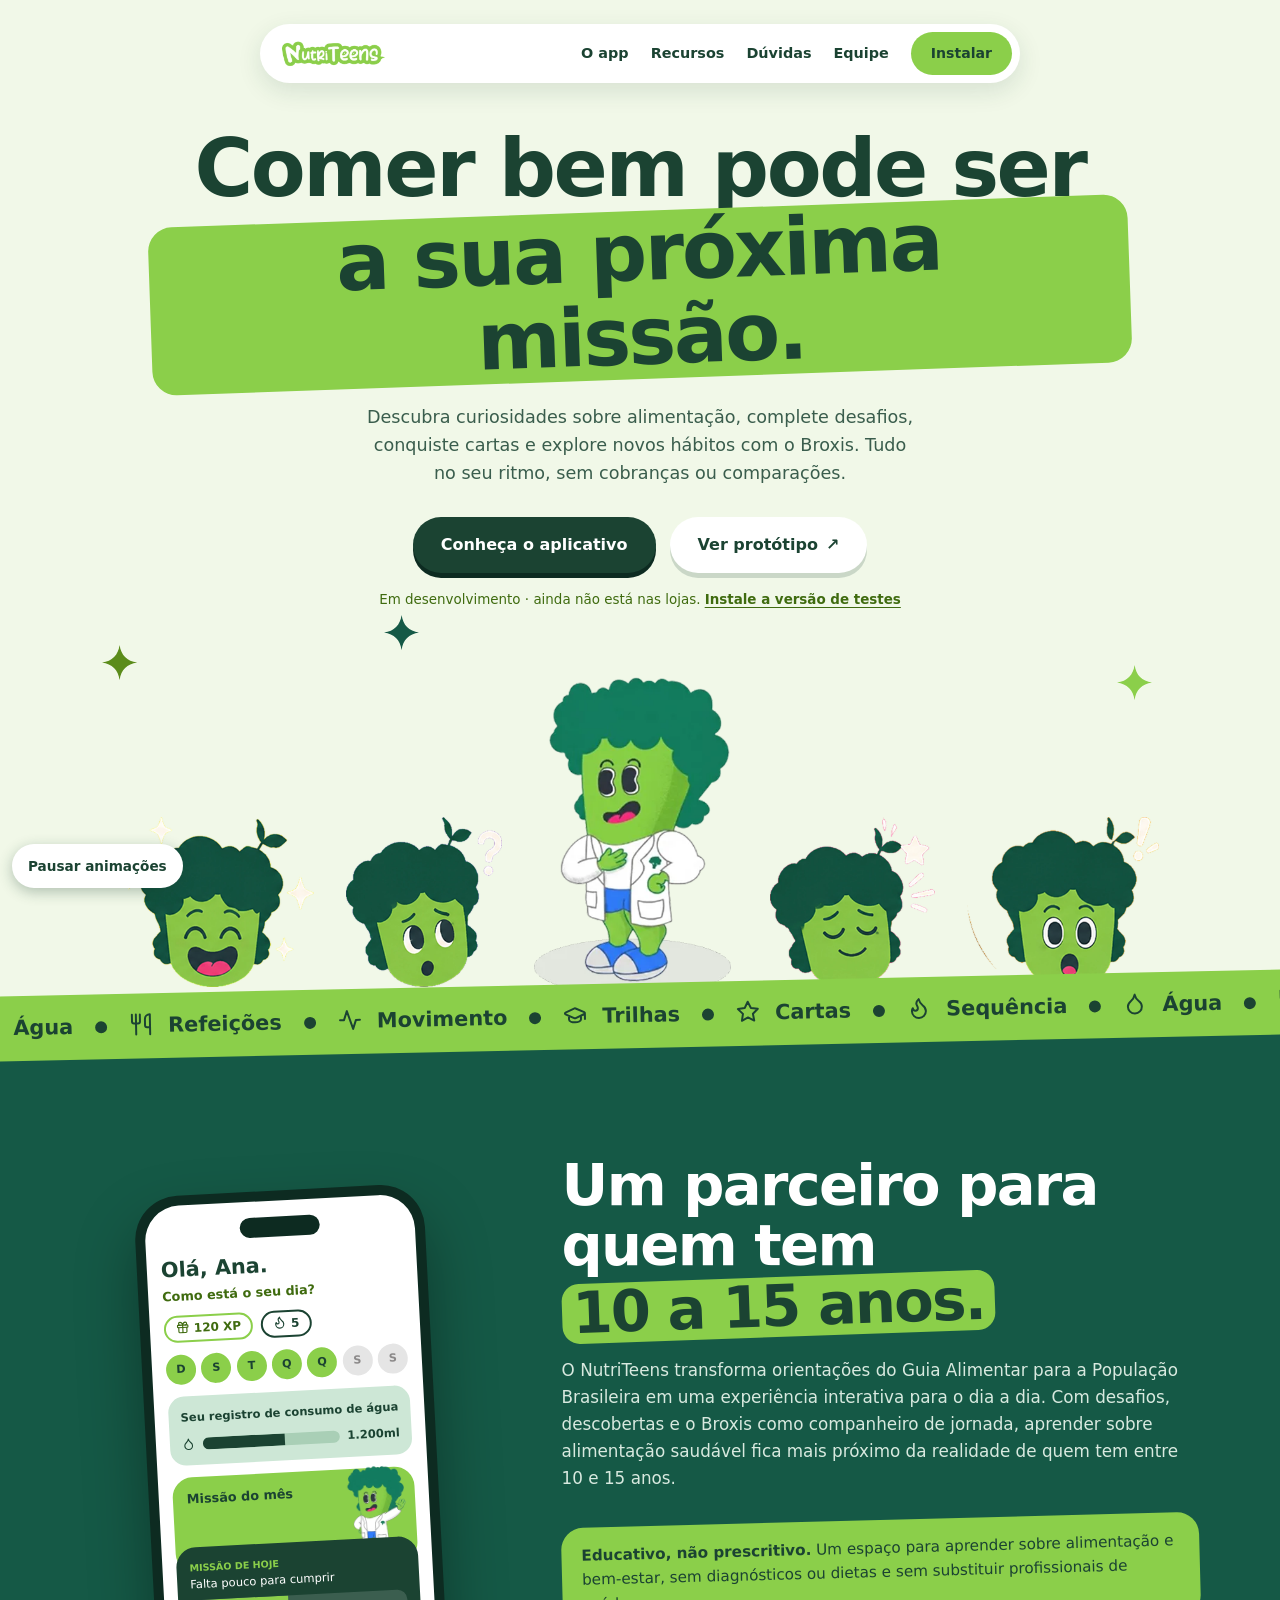
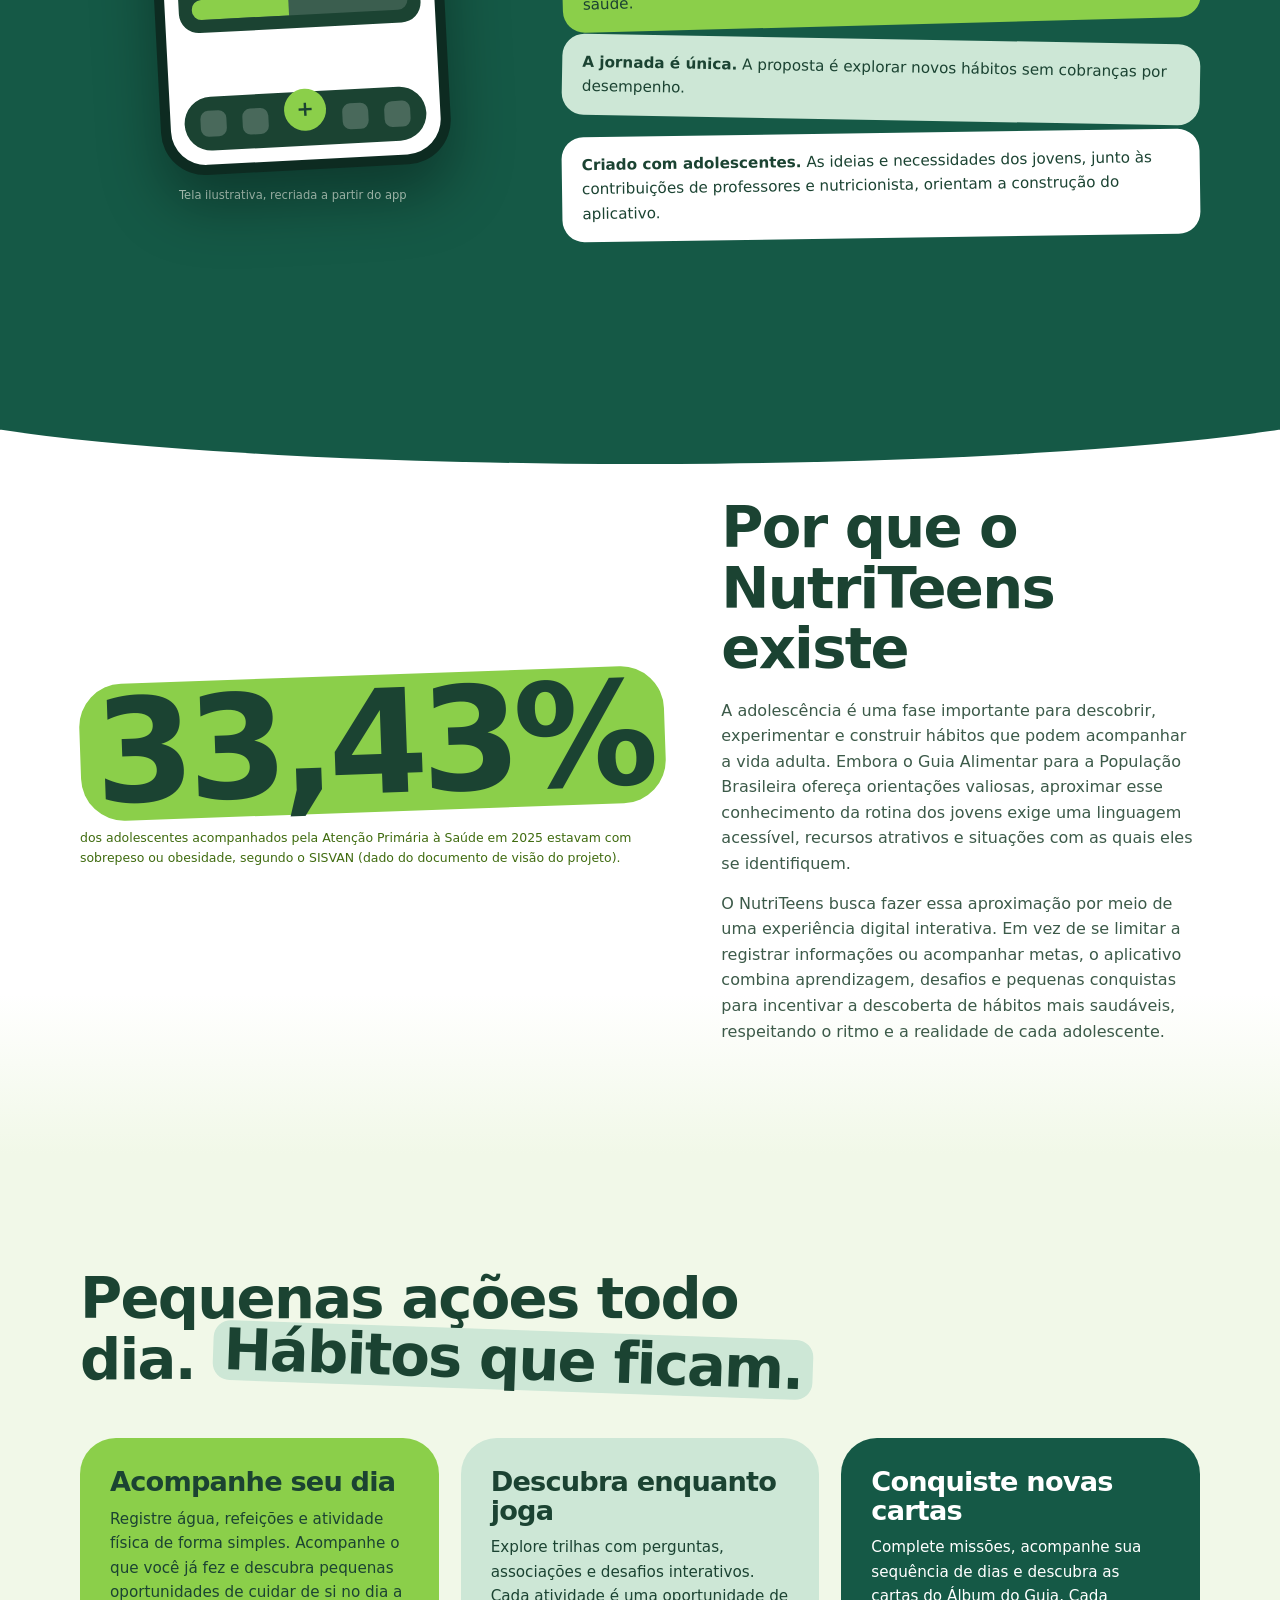
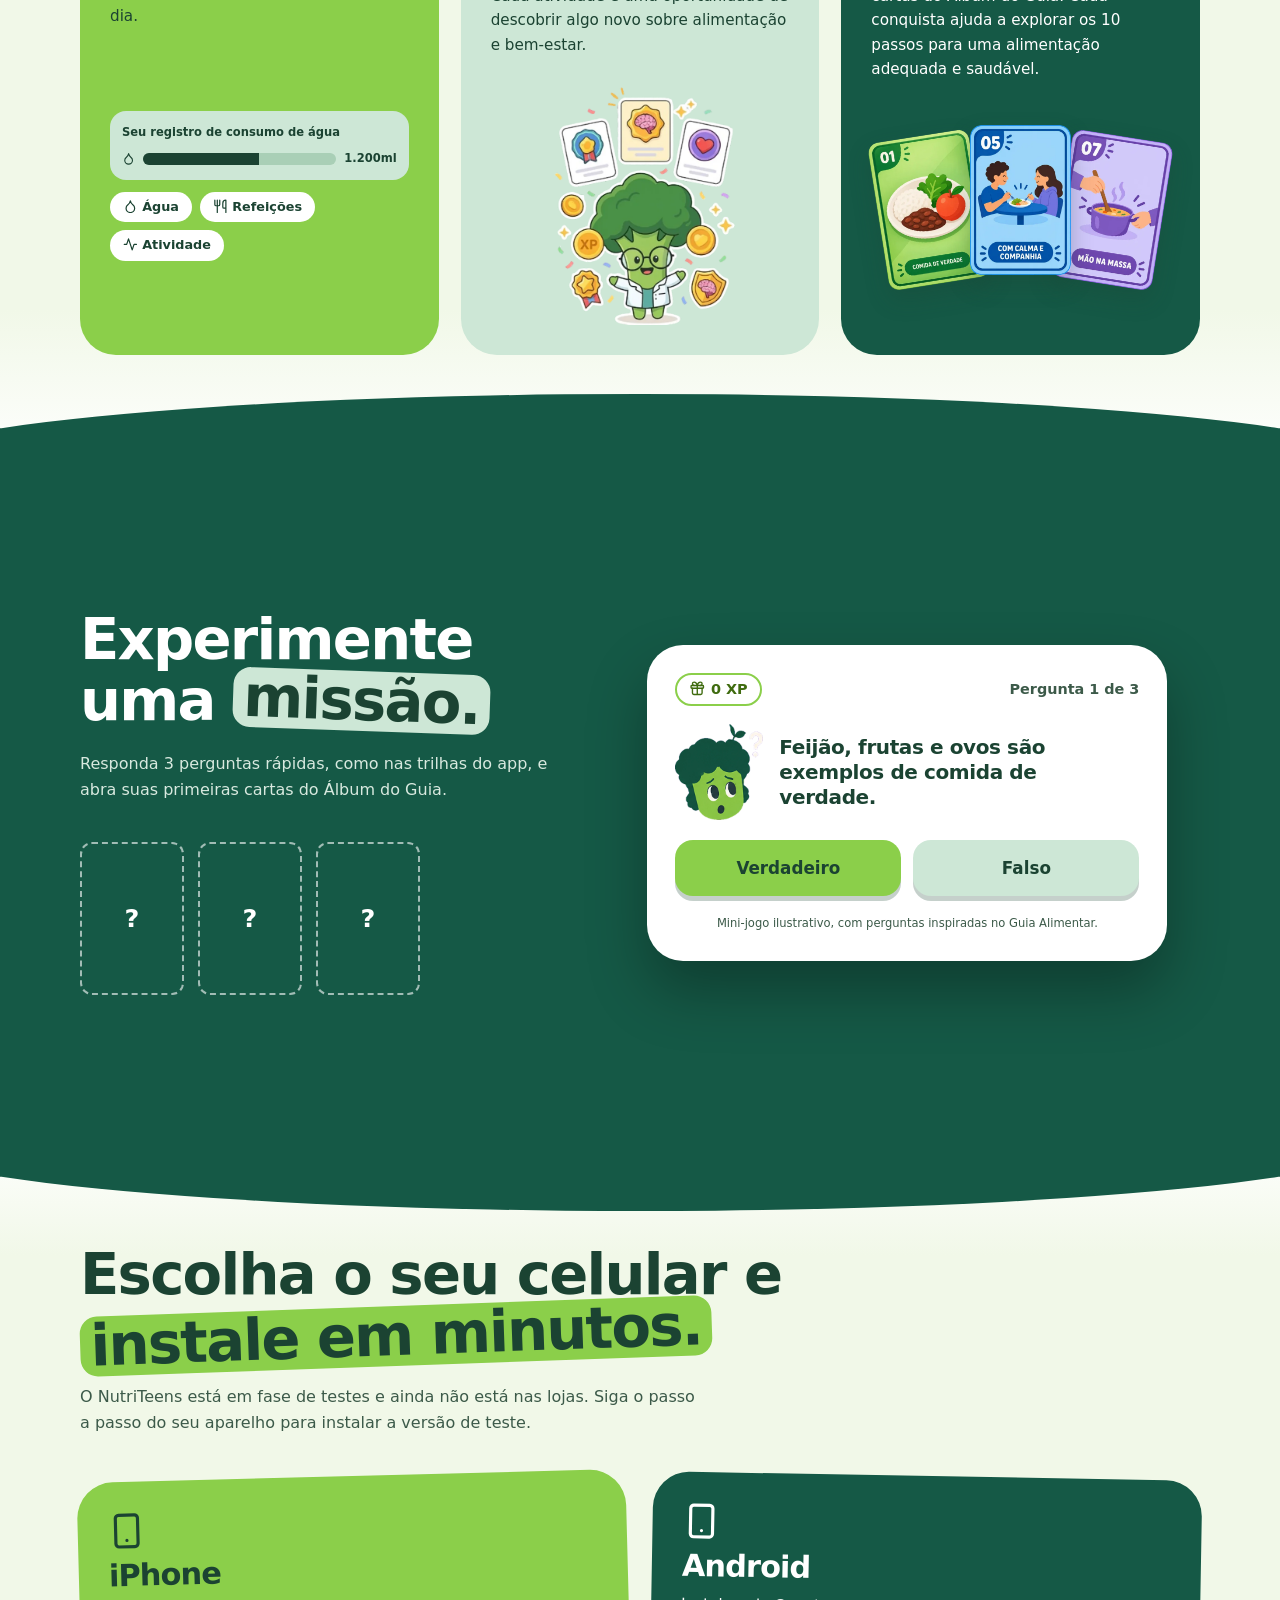
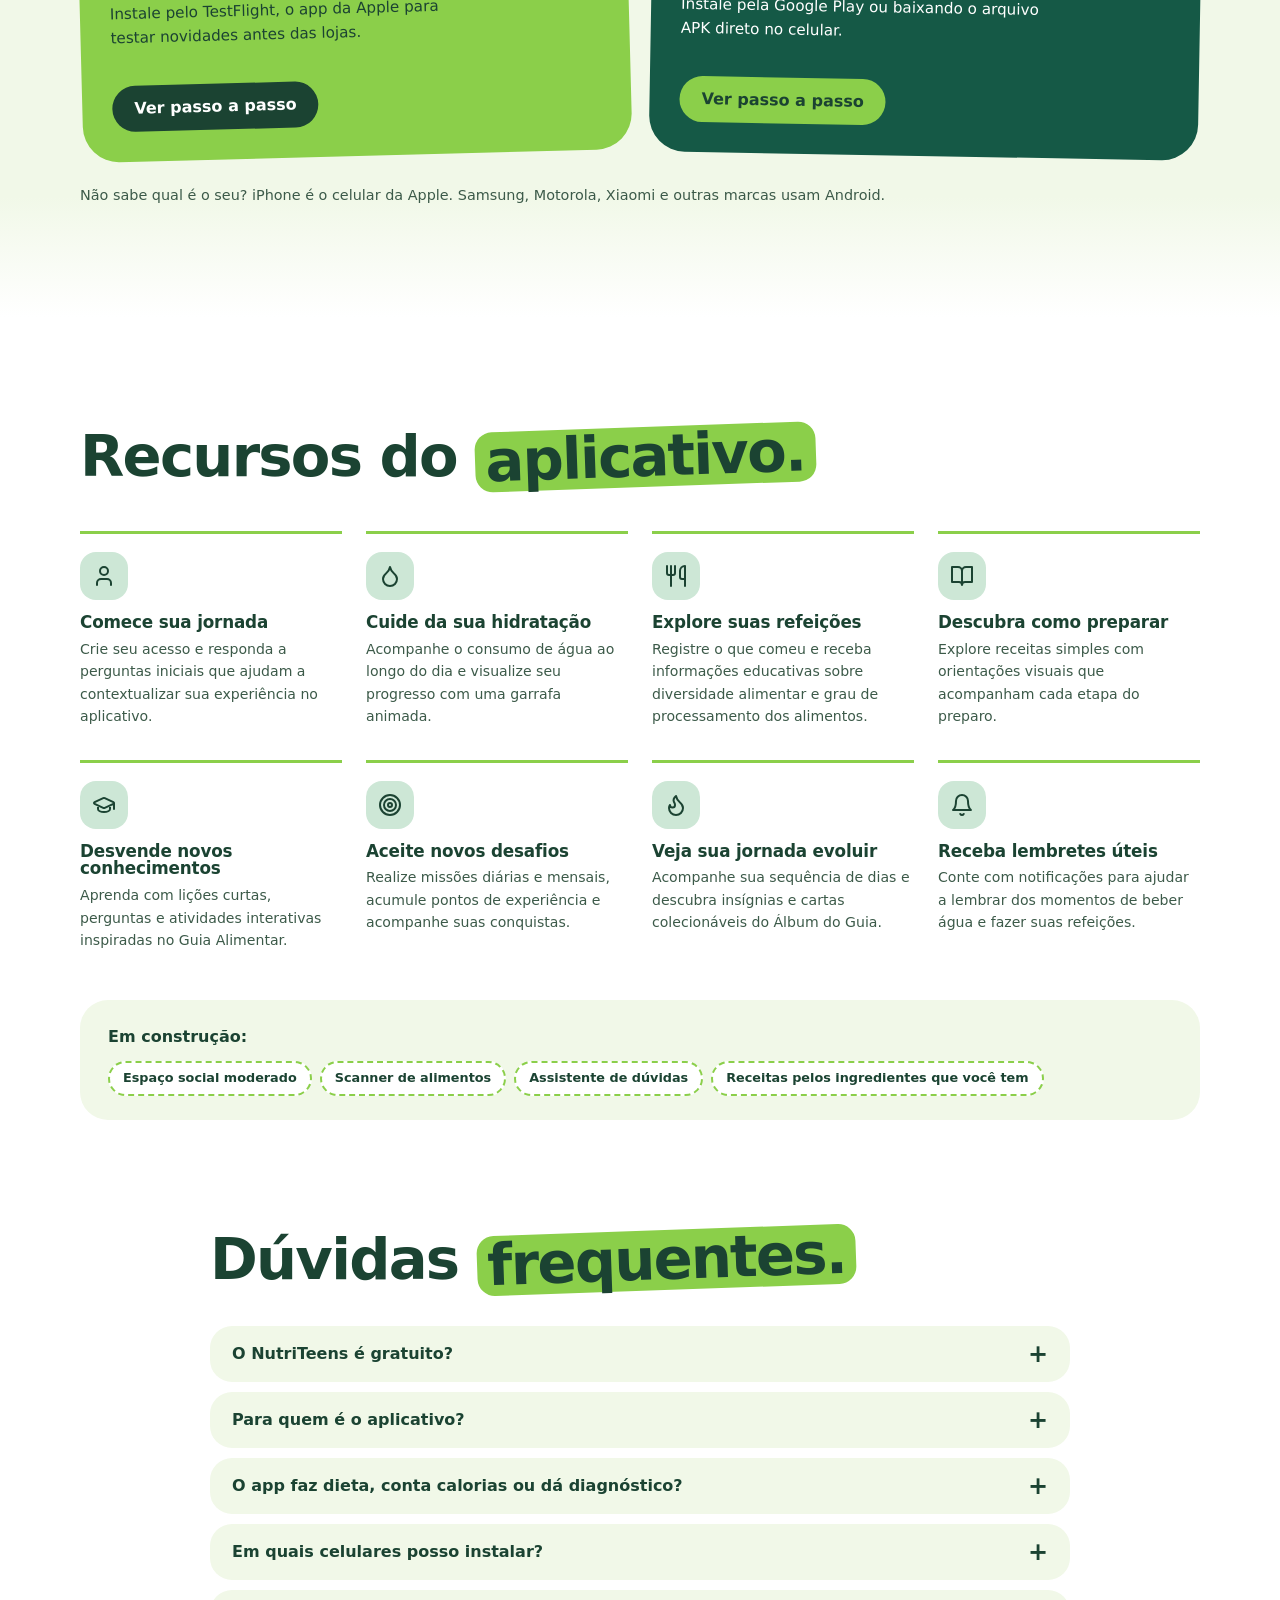
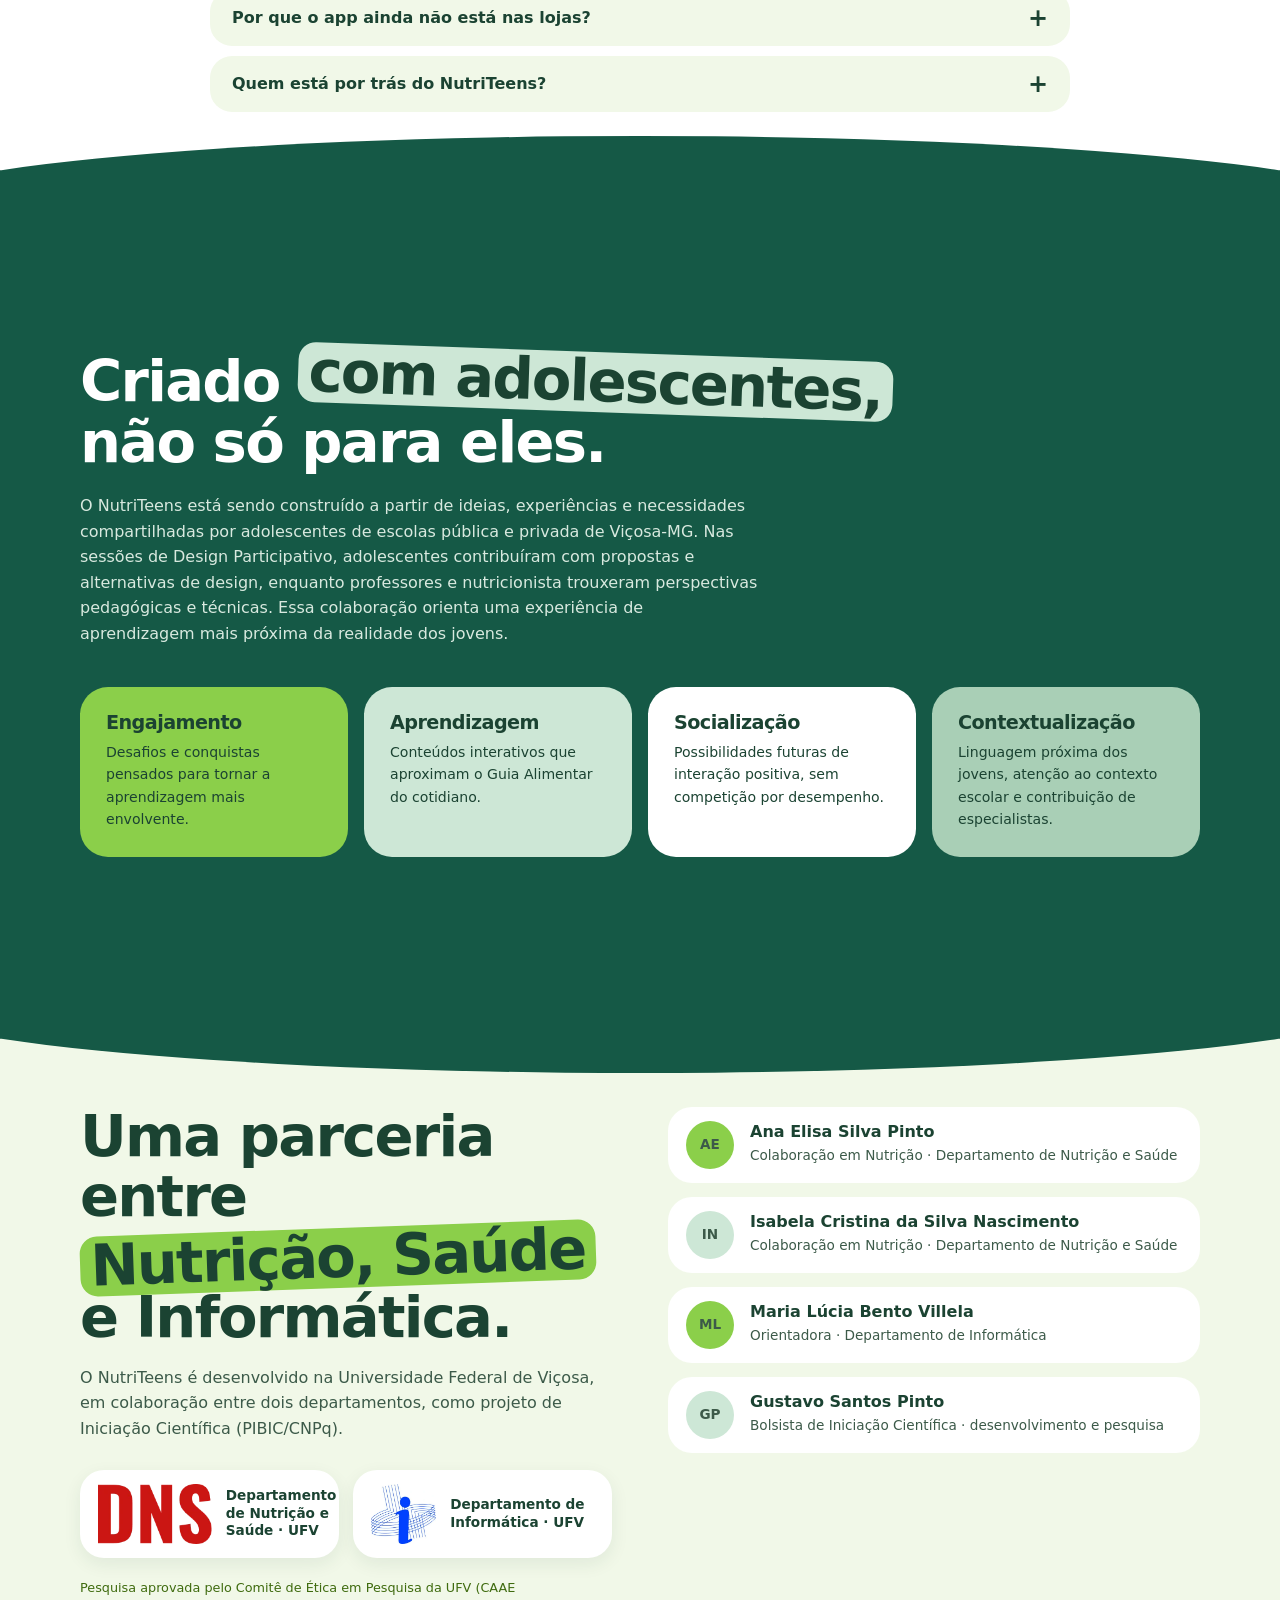
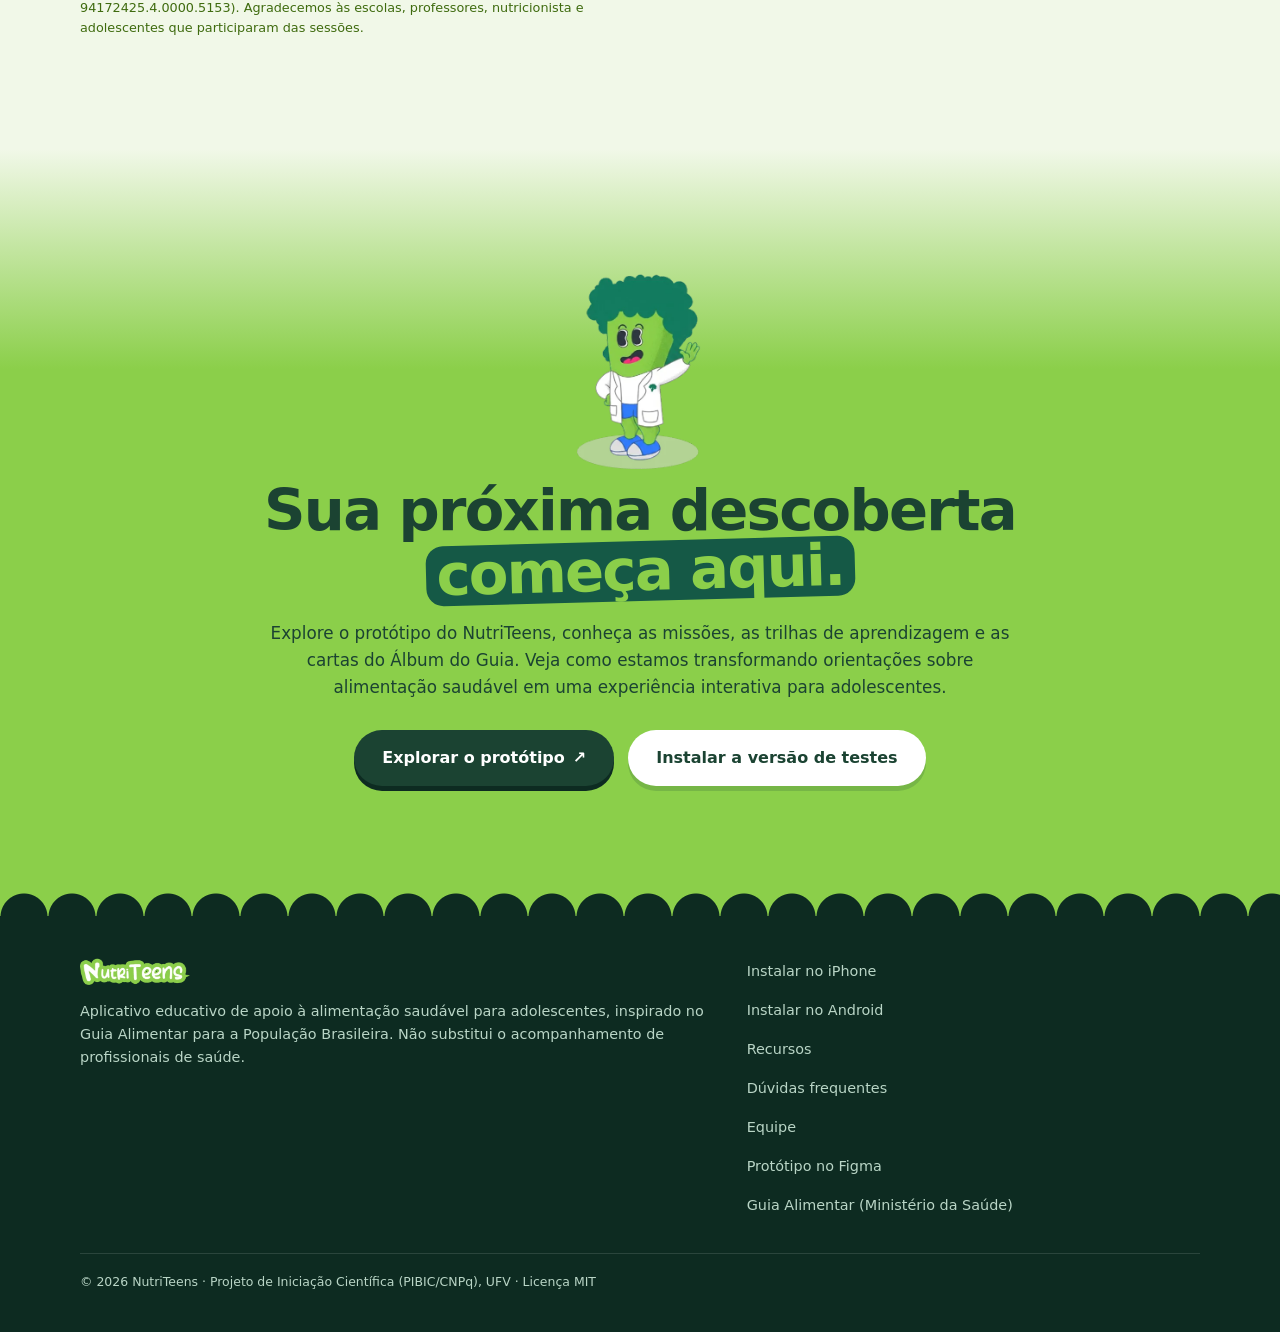
==== commit d82d6e48: "Add mini-game and accessibility improvements Add a three-question interactive mission with collectib" ====
--- a/index.html
+++ b/index.html
@@ -14,6 +14,7 @@
   <link rel="icon" href="assets/favicon.png">
   <link rel="stylesheet" href="css/style.css">
  
+<noscript><style>.rv,.sx{opacity:1!important;translate:none!important;transform:none!important}</style></noscript>
 </head>
 
 <body>
@@ -76,16 +77,16 @@
     </div>
   </header>
 
-  <main id="conteudo">
+  <main id="conteudo" tabindex="-1">
     <section class="hero" id="topo">
       <div class="wrap">
-        <h1>Comer bem pode ser <mark>a sua próxima missão.</mark></h1>
+        <h1>Comer bem pode ser <span class="mk">a sua próxima missão.</span></h1>
         <p class="sub">Descubra curiosidades sobre alimentação, complete desafios, conquiste cartas e explore novos hábitos com o Broxis. Tudo no seu ritmo, sem cobranças ou comparações.</p>
         <div class="cta">
           <a class="btn btn-d" href="#destaques">Conheça o aplicativo</a>
           <a class="btn btn-w"
             href="https://www.figma.com/design/Ckl9eni0Mxqnb0QPM0pmhx/IIRE_2026?node-id=0-1&t=lJZu1jk4vyoPmUJK-1"
-            target="_blank" rel="noopener">Ver protótipo <span aria-hidden="true">↗</span></a>
+            target="_blank" rel="noopener">Ver protótipo <span aria-hidden="true">↗</span><span class="sr"> (abre em nova aba)</span></a>
         </div>
         <p class="note">Em desenvolvimento · ainda não está nas lojas. <a href="#instalar">Instale a versão de testes</a></p>
       </div>
@@ -166,9 +167,9 @@
           <p class="cap">Tela ilustrativa, recriada a partir do app</p>
         </div>
         <div class="rv">
-          <h2>Um parceiro para quem tem <mark>10 a 15 anos.</mark></h2>
+          <h2>Um parceiro para quem tem <span class="mk">10 a 15 anos.</span></h2>
           <p class="lead">O NutriTeens transforma orientações do Guia Alimentar para a População Brasileira em uma experiência interativa para o dia a dia. Com desafios, descobertas e o Broxis como companheiro de jornada, aprender sobre alimentação saudável fica mais próximo da realidade de quem tem entre 10 e 15 anos.</p>
-          <ul class="stk">
+          <ul class="stk" role="list">
             <li class="sx"><b>Educativo, não prescritivo.</b> Um espaço para aprender sobre alimentação e bem-estar, sem diagnósticos ou dietas e sem substituir profissionais de saúde.</li>
             <li class="sx"><b>A jornada é única.</b> A proposta é explorar novos hábitos sem cobranças por desempenho.</li>
             <li class="sx"><b>Criado com adolescentes.</b> As ideias e necessidades dos jovens, junto às contribuições de professores e nutricionista, orientam a construção do aplicativo.</li>
@@ -180,7 +181,7 @@
     <section class="why" id="porque">
       <div class="wrap">
         <div class="rv">
-          <div class="big"><mark>33,43%</mark></div>
+          <div class="big"><span class="mk">33,43%</span></div>
           <p class="src">dos adolescentes acompanhados pela Atenção Primária à Saúde em 2025 estavam com sobrepeso ou
             obesidade, segundo o SISVAN (dado do documento de visão do projeto).</p>
         </div>
@@ -194,7 +195,7 @@
 
     <section class="feat" id="destaques">
       <div class="wrap">
-        <h2 class="rv">Pequenas ações todo dia. <mark class="b">Hábitos que ficam.</mark></h2>
+        <h2 class="rv">Pequenas ações todo dia. <span class="mk b">Hábitos que ficam.</span></h2>
         <div class="blks">
           <article class="blk rv">
             <h3>Acompanhe seu dia</h3>
@@ -206,7 +207,7 @@
                       <use href="#drop" />
                     </svg><i></i>1.200ml</div>
                 </div>
-                <ul class="chips">
+                <ul class="chips" role="list">
                   <li><svg class="i" aria-hidden="true">
                       <use href="#drop" />
                     </svg> Água</li>
@@ -241,9 +242,28 @@
       </div>
     </section>
 
+    <section class="how try" id="experimente">
+      <div class="wrap">
+        <div class="rv">
+          <h2>Experimente uma <span class="mk b">missão.</span></h2>
+          <p class="lead">Responda 3 perguntas rápidas, como nas trilhas do app, e abra suas primeiras cartas do Álbum do Guia.</p>
+          <div class="slots" role="group" aria-label="Cartas do Álbum do Guia">
+            <div class="slot"><span aria-hidden="true">?</span><span class="sr">Carta bloqueada</span></div>
+            <div class="slot"><span aria-hidden="true">?</span><span class="sr">Carta bloqueada</span></div>
+            <div class="slot"><span aria-hidden="true">?</span><span class="sr">Carta bloqueada</span></div>
+          </div>
+        </div>
+        <div class="game rv" id="game">
+          <div class="g-top"><span class="pill"><svg class="i" aria-hidden="true"><use href="#gift" /></svg> <b id="xp">0</b> XP</span><span id="step">Pergunta 1 de 3</span></div>
+          <div id="gmain"><noscript><p>Ative o JavaScript para jogar esta missão.</p></noscript></div>
+          <p class="cap">Mini-jogo ilustrativo, com perguntas inspiradas no Guia Alimentar.</p>
+        </div>
+      </div>
+    </section>
+
     <section class="get" id="instalar">
       <div class="wrap">
-        <h2 class="rv">Escolha o seu celular e <mark>instale em minutos.</mark></h2>
+        <h2 class="rv">Escolha o seu celular e <span class="mk">instale em minutos.</span></h2>
         <p class="lead rv">O NutriTeens está em fase de testes e ainda não está nas lojas. Siga o passo a passo do seu aparelho para instalar a versão de teste.</p>
         <div class="pick">
           <a class="opt rv" href="ios.html"><svg class="i" aria-hidden="true"><use href="#phone" /></svg>
@@ -261,7 +281,7 @@
 
     <section class="rec" id="recursos">
       <div class="wrap">
-        <h2 class="rv">Recursos do <mark>aplicativo.</mark></h2>
+        <h2 class="rv">Recursos do <span class="mk">aplicativo.</span></h2>
         <div class="grid">
           <div class="it sx">
             <div class="ic"><svg class="i" aria-hidden="true">
@@ -321,7 +341,7 @@
           </div>
         </div>
         <div class="soon rv"><b>Em construção:</b>
-          <ul class="chips">
+          <ul class="chips" role="list">
             <li>Espaço social moderado</li>
             <li>Scanner de alimentos</li>
             <li>Assistente de dúvidas</li>
@@ -333,7 +353,7 @@
 
     <section class="steps" id="duvidas">
       <div class="wrap">
-        <h2 class="rv">Dúvidas <mark>frequentes.</mark></h2>
+        <h2 class="rv">Dúvidas <span class="mk">frequentes.</span></h2>
         <div class="faq">
           <details><summary>O NutriTeens é gratuito?</summary><p>Sim. O NutriTeens é um projeto de pesquisa da Universidade Federal de Viçosa e a versão de testes é gratuita.</p></details>
           <details><summary>Para quem é o aplicativo?</summary><p>Para adolescentes de 10 a 15 anos. Famílias e professores também podem conhecer o app e conversar com os jovens sobre o que eles descobrem nele.</p></details>
@@ -347,7 +367,7 @@
 
     <section class="how" id="projeto-pesquisa">
       <div class="wrap">
-        <h2 class="rv">Criado <mark class="b">com adolescentes,</mark> não só para eles.</h2>
+        <h2 class="rv">Criado <span class="mk b">com adolescentes,</span> não só para eles.</h2>
         <p class="lead rv">O NutriTeens está sendo construído a partir de ideias, experiências e necessidades compartilhadas por adolescentes de escolas pública e privada de Viçosa-MG. Nas sessões de Design Participativo, adolescentes contribuíram com propostas e alternativas de design, enquanto professores e nutricionista trouxeram perspectivas pedagógicas e técnicas. Essa colaboração orienta uma experiência de aprendizagem mais próxima da realidade dos jovens.</p>
         <div class="dim">
           <div class="sx">
@@ -373,7 +393,7 @@
     <section class="team" id="equipe">
       <div class="wrap">
         <div class="rv">
-          <h2>Uma parceria entre <mark>Nutrição, Saúde</mark> e Informática.</h2>
+          <h2>Uma parceria entre <span class="mk">Nutrição, Saúde</span> e Informática.</h2>
           <p class="t">O NutriTeens é desenvolvido na Universidade Federal de Viçosa, em colaboração entre dois
             departamentos, como projeto de Iniciação Científica (PIBIC/CNPq).</p>
           <div class="inst">
@@ -389,7 +409,7 @@
           <p class="small">Pesquisa aprovada pelo Comitê de Ética em Pesquisa da UFV (CAAE 94172425.4.0000.5153).
             Agradecemos às escolas, professores, nutricionista e adolescentes que participaram das sessões.</p>
         </div>
-        <ul class="ppl" aria-label="Equipe">
+        <ul class="ppl" role="list" aria-label="Equipe">
           <li class="sx"><span class="av" aria-hidden="true">AE</span>
             <div><b>Ana Elisa Silva Pinto</b><span>Colaboração em Nutrição · Departamento de Nutrição e Saúde</span>
             </div>
@@ -412,9 +432,9 @@
     <section class="end" id="projeto">
       <div class="wrap rv">
         <img src="assets/broxis-aceno.webp" alt="Broxis acenando" width="126" height="200" loading="lazy">
-        <h2>Sua próxima descoberta <mark class="a">começa aqui.</mark></h2>
+        <h2>Sua próxima descoberta <span class="mk a">começa aqui.</span></h2>
         <p>Explore o protótipo do NutriTeens, conheça as missões, as trilhas de aprendizagem e as cartas do Álbum do Guia. Veja como estamos transformando orientações sobre alimentação saudável em uma experiência interativa para adolescentes.</p>
-        <div class="cta"><a class="btn btn-d" href="https://www.figma.com/design/Ckl9eni0Mxqnb0QPM0pmhx/IIRE_2026?node-id=0-1&t=lJZu1jk4vyoPmUJK-1" target="_blank" rel="noopener">Explorar o protótipo <span aria-hidden="true">↗</span></a>
+        <div class="cta"><a class="btn btn-d" href="https://www.figma.com/design/Ckl9eni0Mxqnb0QPM0pmhx/IIRE_2026?node-id=0-1&t=lJZu1jk4vyoPmUJK-1" target="_blank" rel="noopener">Explorar o protótipo <span aria-hidden="true">↗</span><span class="sr"> (abre em nova aba)</span></a>
           <a class="btn btn-w" href="#instalar">Instalar a versão de testes</a></div>
       </div>
     </section>
@@ -426,16 +446,16 @@
         <p>Aplicativo educativo de apoio à alimentação saudável para adolescentes, inspirado no Guia Alimentar para a
           População Brasileira. Não substitui o acompanhamento de profissionais de saúde.</p>
       </div>
-      <ul aria-label="Links institucionais">
+      <ul role="list" aria-label="Links institucionais">
         <li><a href="ios.html">Instalar no iPhone</a></li>
         <li><a href="android.html">Instalar no Android</a></li>
         <li><a href="#recursos">Recursos</a></li>
         <li><a href="#duvidas">Dúvidas frequentes</a></li>
         <li><a href="#equipe">Equipe</a></li>
         <li><a href="https://www.figma.com/design/Ckl9eni0Mxqnb0QPM0pmhx/IIRE_2026?node-id=0-1&t=lJZu1jk4vyoPmUJK-1"
-            target="_blank" rel="noopener">Protótipo no Figma</a></li>
+            target="_blank" rel="noopener">Protótipo no Figma<span class="sr"> (abre em nova aba)</span></a></li>
         <li><a href="https://bvsms.saude.gov.br/bvs/publicacoes/guia_alimentar_populacao_brasileira_2ed.pdf"
-            target="_blank" rel="noopener">Guia Alimentar (Ministério da Saúde)</a></li>
+            target="_blank" rel="noopener">Guia Alimentar (Ministério da Saúde)<span class="sr"> (abre em nova aba)</span></a></li>
       </ul>
       <small>© 2026 NutriTeens · Projeto de Iniciação Científica (PIBIC/CNPq), UFV · Licença MIT</small>
     </div>
@@ -445,6 +465,60 @@
     const cnt = new Map();
     document.querySelectorAll('.rv,.sx').forEach(el => { if (el.classList.contains('sx')) { const n = cnt.get(el.parentElement) || 0; cnt.set(el.parentElement, n + 1); el.style.setProperty('--d', (n % 4) * .14 + 's') } io.observe(el) });
   </script>
+  <script>
+    (() => {
+      const Q = [
+        { t: "Feijão, frutas e ovos são exemplos de comida de verdade.", a: true, why: "São, sim. Alimentos naturais ou pouco processados devem ser a base do dia a dia, segundo o Guia Alimentar.", img: "carta-01", alt: "Carta 01: Comida de verdade" },
+        { t: "Pular refeições é um bom jeito de cuidar da alimentação.", a: false, why: "Na verdade, não. Comer em horários regulares ajuda o corpo e a atenção, e evita chegar com muita pressa à próxima refeição.", img: "carta-05", alt: "Carta 05: Com calma e companhia" },
+        { t: "Cozinhar, mesmo receitas simples, ajuda a comer melhor.", a: true, why: "Ajuda, sim. Cozinhar dá liberdade para escolher ingredientes e descobrir sabores, e o Guia incentiva essa habilidade.", img: "carta-07", alt: "Carta 07: Mão na massa" }
+      ];
+      const g = document.getElementById("game"), main = document.getElementById("gmain"), xpEl = document.getElementById("xp"), stepEl = document.getElementById("step");
+      const slots = document.querySelectorAll(".slot");
+      let i = 0, xp = 0;
+      const mascot = n => `<img class="g-mascot" src="assets/${n}.webp" alt="" width="170" height="165">`;
+      function ask() {
+        const q = Q[i];
+        stepEl.textContent = `Pergunta ${i + 1} de ${Q.length}`;
+        main.innerHTML = `<div class="g-body">${mascot("rx-curioso")}<p class="g-q" tabindex="-1">${q.t}</p></div>
+          <div class="g-opts"><button class="q-btn t" data-v="1">Verdadeiro</button><button class="q-btn f" data-v="0">Falso</button></div>
+          <div class="g-fb" role="status" aria-live="polite"></div>`;
+      }
+      function answer(btn) {
+        const q = Q[i], ok = (btn.dataset.v === "1") === q.a;
+        xp += 10; xpEl.textContent = xp;
+        main.querySelectorAll(".q-btn").forEach(b => { b.disabled = true });
+        btn.insertAdjacentHTML("beforeend", '<span class="sr"> (sua resposta)</span>');
+        btn.classList.add("sel");
+        main.querySelector(".g-mascot").src = `assets/${ok ? "rx-supercontente" : "rx-curioso"}.webp`;
+        const last = i === Q.length - 1;
+        main.querySelector(".g-fb").innerHTML = `<p class="g-t">${ok ? "Isso mesmo!" : "Quase!"}</p><p>${q.why}</p>
+          <div class="g-card"><img src="assets/${q.img}.webp" alt="" width="360" height="530"><span>Você abriu a <b>${q.alt}</b>. +10 XP</span></div>
+          <button class="btn btn-d" data-next>${last ? "Ver resultado" : "Próxima pergunta"}</button>`;
+        slots[i].classList.add("on");
+        slots[i].innerHTML = `<img src="assets/${q.img}.webp" alt="${q.alt}" width="360" height="530">`;
+      }
+      function end() {
+        stepEl.textContent = "Missão cumprida";
+        main.innerHTML = `<div class="g-end"><div class="g-body">${mascot("rx-orgulhoso")}<h3 tabindex="-1">Missão cumprida!</h3></div>
+          <p>Você abriu ${Q.length} cartas do Álbum do Guia e ganhou ${xp} XP. No app, são 10 cartas, uma para cada passo do Guia.</p>
+          <div class="cta"><a class="btn btn-d" href="#instalar">Instalar a versão de testes</a><button class="btn btn-w" data-again>Jogar de novo</button></div></div>`;
+        main.querySelector("h3").focus({ preventScroll: true });
+      }
+      function reset() {
+        i = 0; xp = 0; xpEl.textContent = 0;
+        slots.forEach(s => { s.className = "slot"; s.innerHTML = '<span aria-hidden="true">?</span><span class="sr">Carta bloqueada</span>' });
+        ask();
+      }
+      g.addEventListener("click", e => {
+        const b = e.target.closest("button"); if (!b) return;
+        if (b.dataset.v) answer(b);
+        else if (b.hasAttribute("data-next")) { if (++i < Q.length) { ask(); main.querySelector(".g-q").focus({ preventScroll: true }) } else end() }
+        else if (b.hasAttribute("data-again")) { reset(); main.querySelector(".g-q").focus({ preventScroll: true }) }
+      });
+      ask();
+    })();
+  </script>
+<script src="js/a11y.js" defer></script>
 </body>
 
 </html>
--- a/css/style.css
+++ b/css/style.css
@@ -98,7 +98,7 @@
     font-size: clamp(2rem, 5.5vw, 3.6rem)
 }
 
-mark {
+.mk {
     display: inline-block;
     color: var(--gd);
     background: var(--g);
@@ -107,12 +107,12 @@
     transform: rotate(-2deg)
 }
 
-mark.b {
+.mk.b {
     background: var(--sky);
     transform: rotate(2deg)
 }
 
-mark.a {
+.mk.a {
     background: var(--bg);
     color: var(--g);
     transform: rotate(-1.5deg)
@@ -955,7 +955,7 @@
     line-height: .95
 }
 
-.big mark {
+.big .mk {
     padding: 0 .1em
 }
 
@@ -1558,3 +1558,312 @@
 .rec+.steps {
     padding-top: 0
 }
+
+
+/* experimente uma missão */
+.sr {
+    position: absolute;
+    width: 1px;
+    height: 1px;
+    overflow: hidden;
+    clip-path: inset(50%);
+    white-space: nowrap
+}
+
+.try .wrap {
+    display: grid;
+    grid-template-columns: .9fr 1.1fr;
+    gap: 56px;
+    align-items: center
+}
+
+.slots {
+    display: flex;
+    gap: 14px
+}
+
+.slot {
+    width: clamp(76px, 12vw, 104px);
+    aspect-ratio: 360/530;
+    border: 2px dashed rgba(255, 255, 255, .6);
+    border-radius: 12px;
+    display: grid;
+    place-items: center;
+    color: #fff;
+    font-weight: 800;
+    font-size: 1.6rem
+}
+
+.slot.on {
+    border: 0
+}
+
+.slot img {
+    width: 100%;
+    height: 100%;
+    border-radius: 10px;
+    box-shadow: 0 10px 22px rgba(0, 0, 0, .35);
+    animation: pop .5s cubic-bezier(.2, .9, .3, 1.4)
+}
+
+@keyframes pop {
+    from {
+        transform: scale(.6) rotate(-10deg);
+        opacity: 0
+    }
+}
+
+.game {
+    width: 100%;
+    max-width: 520px;
+    margin-inline: auto;
+    background: #fff;
+    color: var(--gd);
+    border-radius: 36px;
+    padding: 28px;
+    box-shadow: 0 30px 60px rgba(0, 0, 0, .3);
+    transform: rotate(1deg)
+}
+
+.g-top {
+    display: flex;
+    justify-content: space-between;
+    align-items: center;
+    gap: 12px;
+    margin-bottom: 18px;
+    font-weight: 600;
+    font-size: .9rem;
+    color: #3c5a49
+}
+
+.game .pill {
+    font-size: .9rem;
+    padding: 3px 12px
+}
+
+.g-body {
+    display: flex;
+    gap: 16px;
+    align-items: center
+}
+
+.g-mascot {
+    height: 96px;
+    width: auto;
+    flex: none
+}
+
+.g-q {
+    font-size: 1.25rem;
+    font-weight: 800;
+    letter-spacing: -.02em;
+    line-height: 1.25
+}
+
+.g-opts {
+    display: grid;
+    grid-template-columns: 1fr 1fr;
+    gap: 12px;
+    margin-top: 20px
+}
+
+.q-btn {
+    font: inherit;
+    font-weight: 800;
+    font-size: 1.05rem;
+    min-height: 56px;
+    border: 0;
+    border-radius: 18px;
+    cursor: pointer;
+    color: var(--gd);
+    box-shadow: 0 5px 0 rgba(27, 67, 50, .25);
+    transition: transform .15s, box-shadow .15s
+}
+
+.q-btn.t {
+    background: var(--g)
+}
+
+.q-btn.f {
+    background: var(--mint)
+}
+
+.q-btn:not(:disabled):hover {
+    transform: translateY(2px);
+    box-shadow: 0 3px 0 rgba(27, 67, 50, .25)
+}
+
+.q-btn:disabled {
+    cursor: default;
+    opacity: .55;
+    box-shadow: none
+}
+
+.q-btn.sel {
+    opacity: 1;
+    outline: 3px solid var(--gd);
+    outline-offset: 2px
+}
+
+.g-fb {
+    margin-top: 18px
+}
+
+.g-t {
+    font-weight: 800;
+    font-size: 1.2rem;
+    letter-spacing: -.02em
+}
+
+.g-fb p,
+.g-end p {
+    font-size: .95rem;
+    color: #3c5a49
+}
+
+.g-card {
+    display: flex;
+    align-items: center;
+    gap: 12px;
+    background: var(--cream);
+    border-radius: 18px;
+    padding: 10px 14px;
+    margin: 14px 0;
+    font-size: .88rem
+}
+
+.g-card img {
+    height: 64px;
+    width: auto;
+    border-radius: 6px
+}
+
+.g-end h3 {
+    font-size: 1.6rem;
+    margin-bottom: 8px
+}
+
+.g-end .cta {
+    justify-content: flex-start;
+    margin-top: 18px
+}
+
+.game .cap {
+    color: #3c5a49;
+    margin-top: 18px
+}
+
+@media(max-width:900px) {
+    .try .wrap {
+        grid-template-columns: 1fr;
+        gap: 40px
+    }
+
+    .game {
+        transform: none
+    }
+}
+
+@media(max-width:560px) {
+    .game {
+        padding: 22px
+    }
+
+    .g-mascot {
+        height: 72px
+    }
+
+    .g-q {
+        font-size: 1.1rem
+    }
+}
+
+
+/* acessibilidade */
+[tabindex="-1"]:focus {
+    outline: none
+}
+
+/* foco visível também sobre fundos escuros */
+footer :focus-visible,
+.app :focus-visible,
+.how :focus-visible {
+    outline-color: #fff
+}
+
+.how .stp li :focus-visible,
+.how .tip :focus-visible,
+.game :focus-visible {
+    outline-color: var(--gd)
+}
+
+/* alvos de toque maiores */
+nav a:not(.btn) {
+    padding-block: 10px
+}
+
+footer li a {
+    display: inline-block;
+    padding-block: 4px
+}
+
+/* o display:flex escondia o triângulo do <details> */
+.faq summary {
+    justify-content: space-between;
+    gap: 16px
+}
+
+.faq summary::-webkit-details-marker {
+    display: none
+}
+
+.faq summary::after {
+    content: "+";
+    font-size: 1.5rem;
+    font-weight: 800;
+    line-height: 1
+}
+
+.faq details[open] summary::after {
+    content: "–"
+}
+
+/* pausar animações */
+.calm-btn {
+    position: fixed;
+    left: 12px;
+    bottom: 12px;
+    z-index: 30;
+    min-height: 44px;
+    padding: 8px 16px;
+    border: 0;
+    border-radius: 999px;
+    background: #fff;
+    color: var(--gd);
+    font: 600 .85rem Sora, system-ui, sans-serif;
+    box-shadow: 0 4px 14px rgba(27, 67, 50, .3);
+    cursor: pointer
+}
+
+.calm-btn[aria-pressed="true"] {
+    background: var(--gd);
+    color: #fff
+}
+
+html.calm *,
+html.calm *::before,
+html.calm *::after {
+    animation: none !important
+}
+
+@media(prefers-reduced-motion:reduce) {
+    .calm-btn {
+        display: none
+    }
+}
+
+@media(forced-colors:active) {
+    .mk {
+        border: 1px solid CanvasText
+    }
+}
